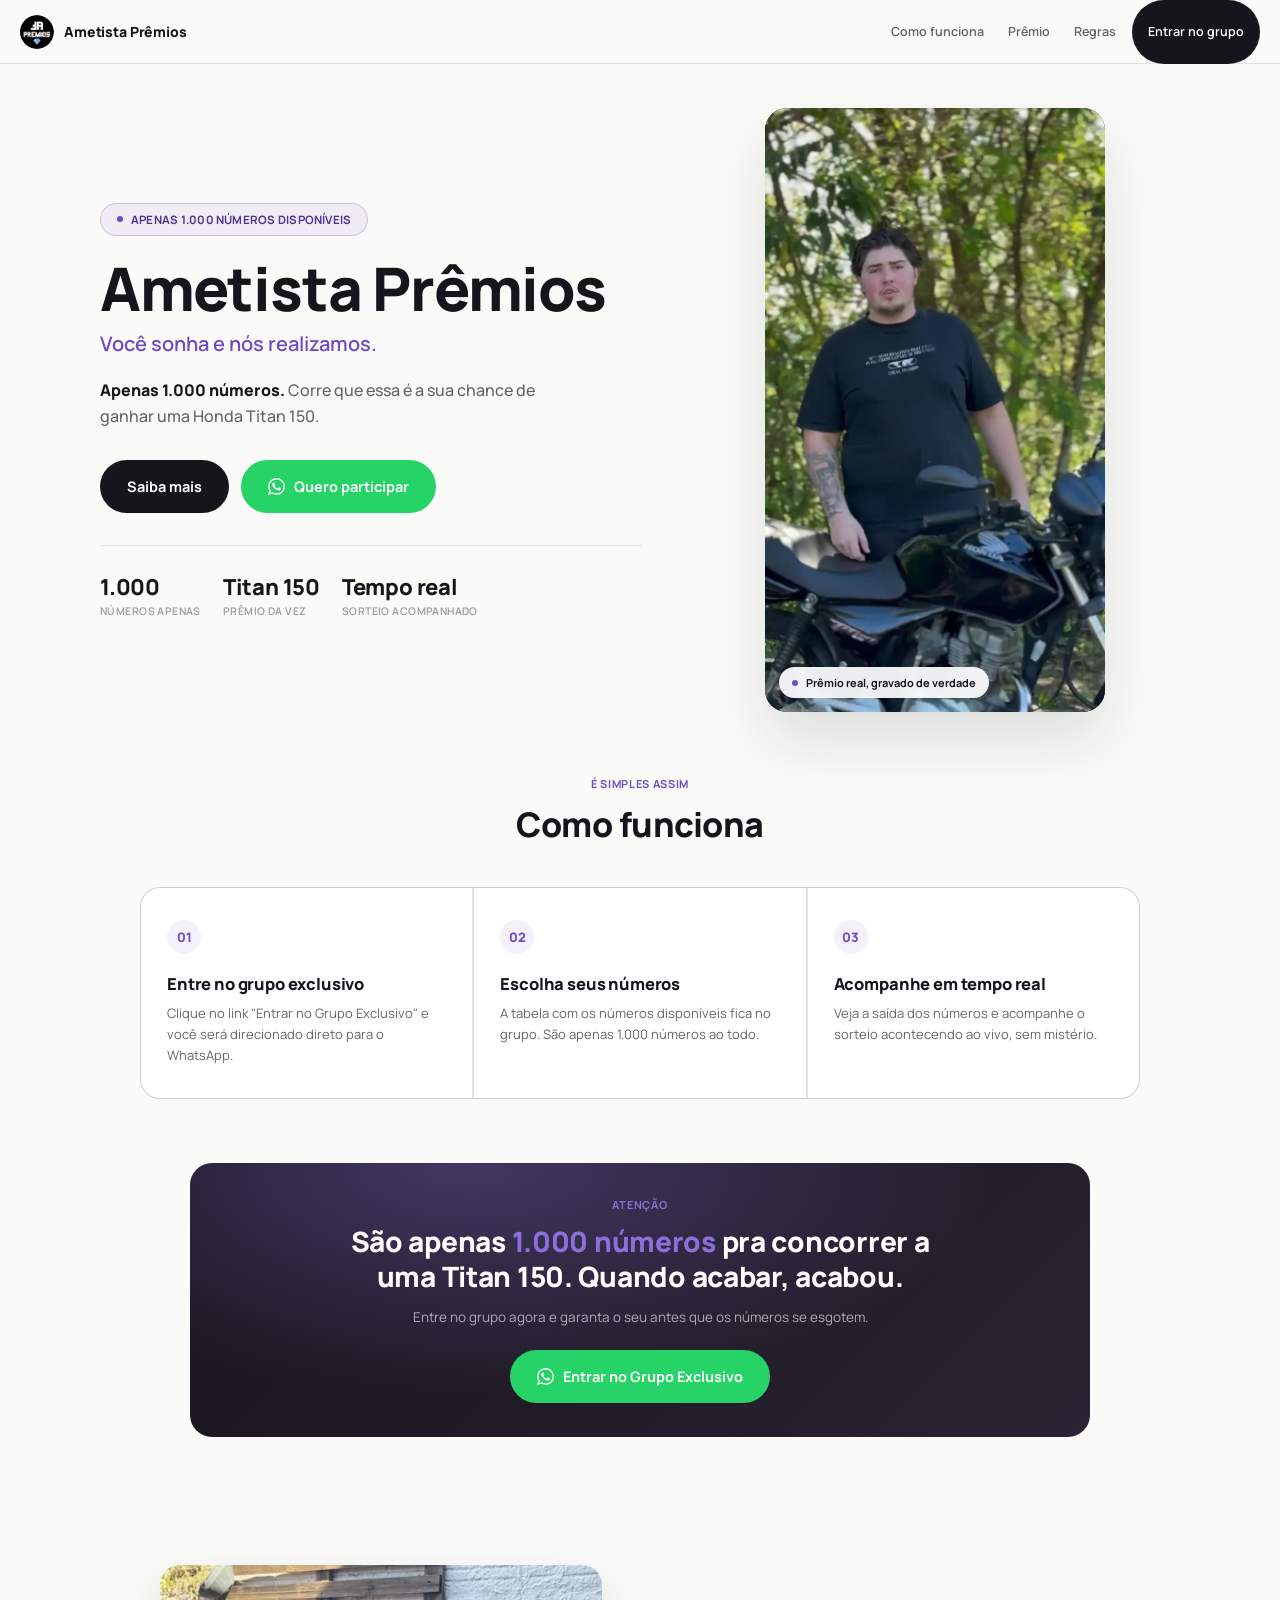
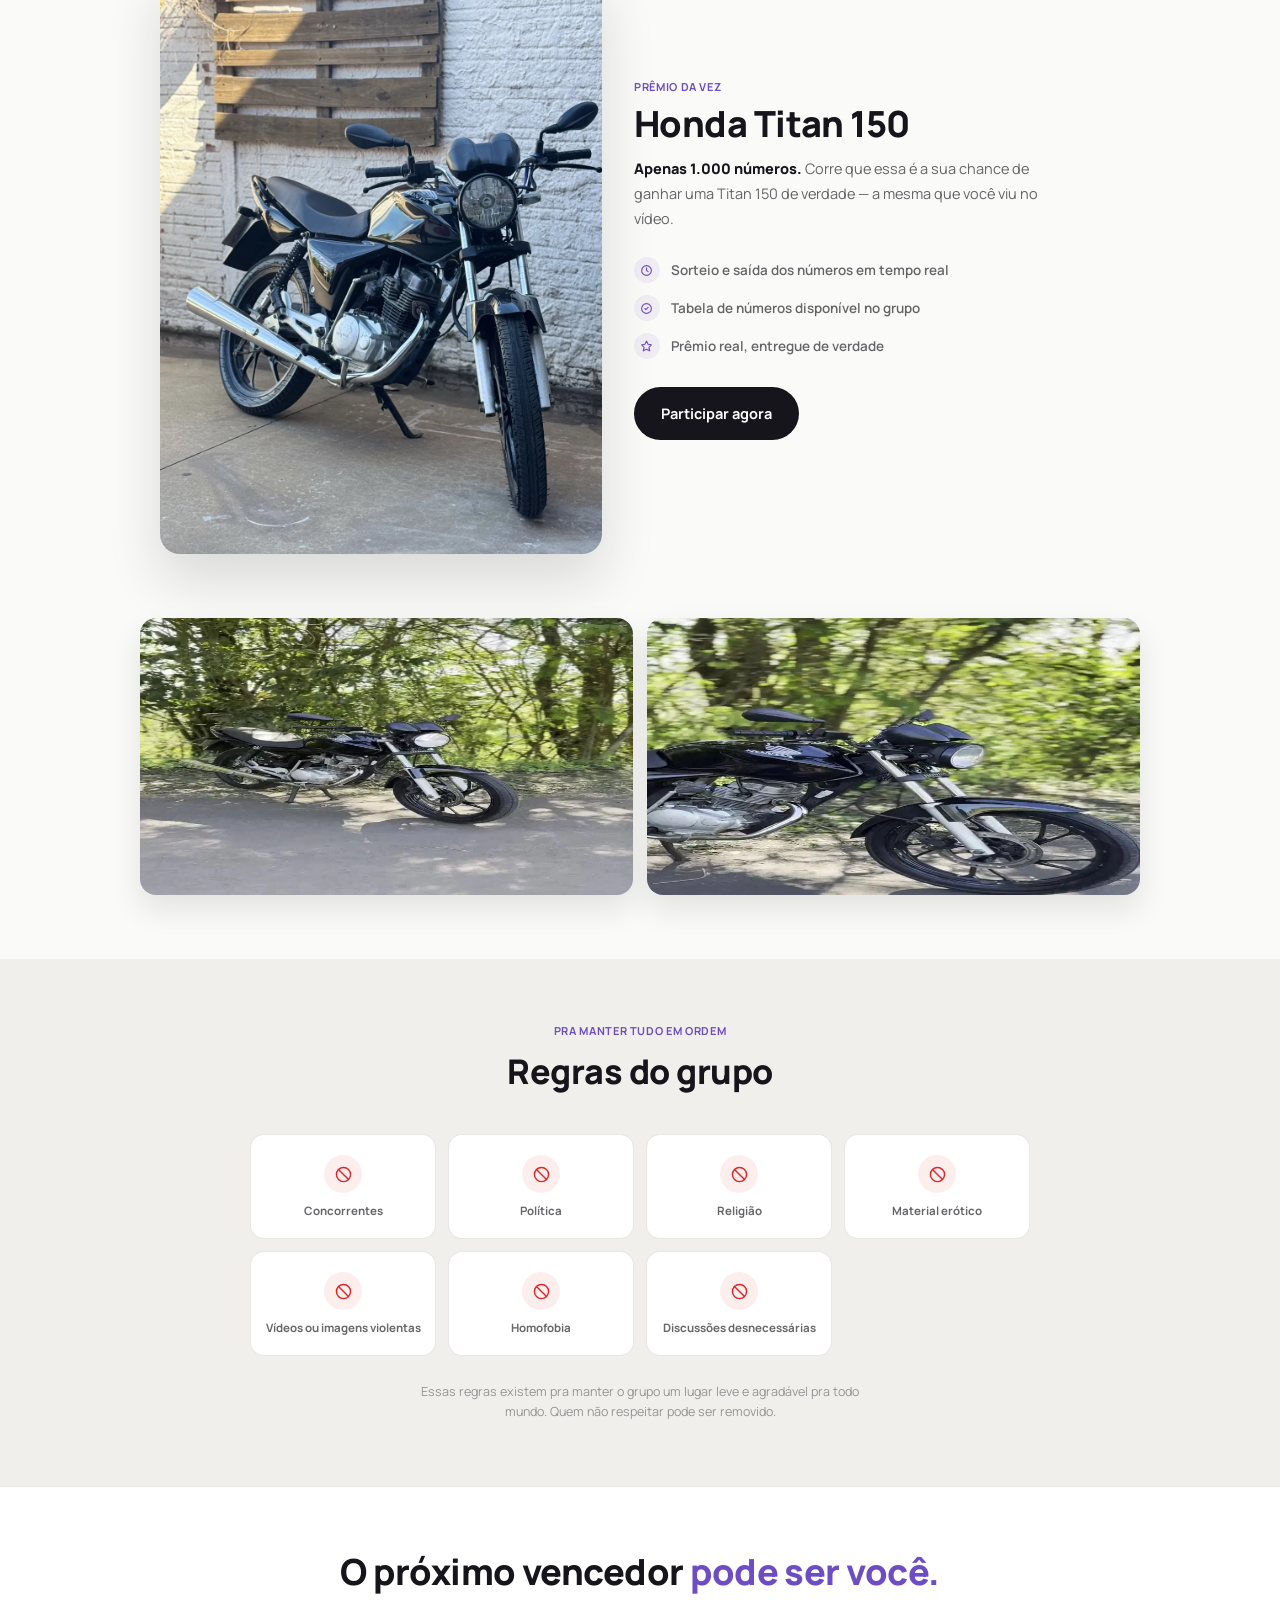
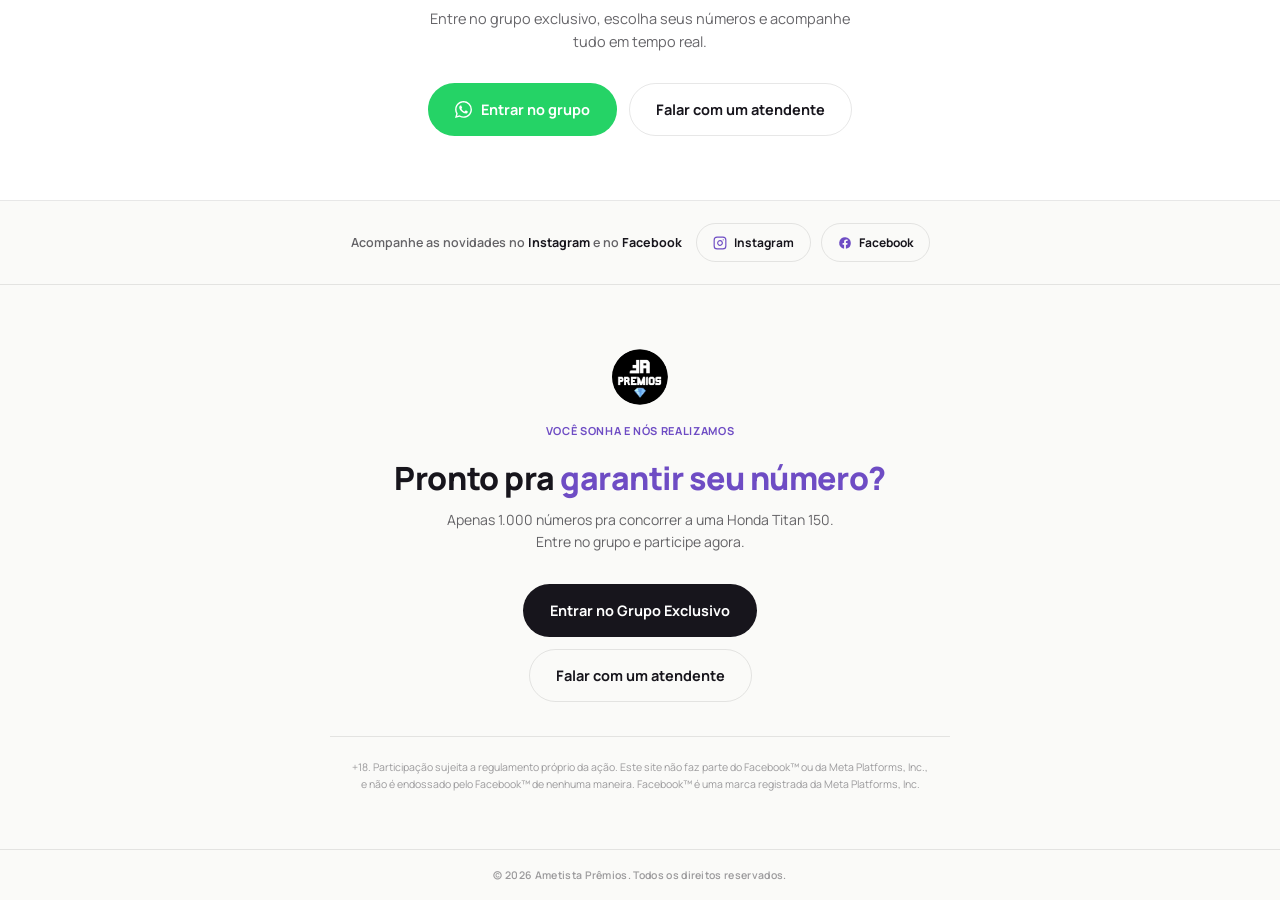
==== ametistapremios/index.html @ d000f26f "Add Ametista Prêmios landing page New client landing page, built in a clean/minimalist style per the" ====
<!DOCTYPE html>
<html lang="pt-BR">
<head>
<meta charset="UTF-8"/>

<!-- Meta Pixel Code -->
<script>
!function(f,b,e,v,n,t,s)
{if(f.fbq)return;n=f.fbq=function(){n.callMethod?
n.callMethod.apply(n,arguments):n.queue.push(arguments)};
if(!f._fbq)f._fbq=n;n.push=n;n.loaded=!0;n.version='2.0';
n.queue=[];t=b.createElement(e);t.async=!0;
t.src=v;s=b.getElementsByTagName(e)[0];
s.parentNode.insertBefore(t,s)}(window,document,'script',
'https://connect.facebook.net/en_US/fbevents.js');
fbq('init','SEU_PIXEL_ID_AQUI');
fbq('track','PageView');
</script>
<noscript><img height="1" width="1" style="display:none"
src="https://www.facebook.com/tr?id=SEU_PIXEL_ID_AQUI&ev=PageView&noscript=1"/></noscript>
<!-- End Meta Pixel Code -->

<meta name="viewport" content="width=device-width,initial-scale=1.0,viewport-fit=cover"/>
<meta http-equiv="Cache-Control" content="no-cache, no-store, must-revalidate"/>
<meta http-equiv="Pragma" content="no-cache"/>
<meta http-equiv="Expires" content="0"/>

<title>Ametista Prêmios | Concorra a uma Honda Titan 150</title>
<meta name="description" content="Ametista Prêmios — você sonha e nós realizamos. Apenas 1.000 números para concorrer a uma Honda Titan 150. Entre no grupo exclusivo do WhatsApp."/>
<meta name="keywords" content="ametista prêmios, sorteio titan 150, grupo vip whatsapp, apenas 1000 números"/>
<meta name="robots" content="index, follow"/>
<meta name="theme-color" content="#FAFAF8"/>
<meta name="apple-mobile-web-app-capable" content="yes"/>
<meta name="apple-mobile-web-app-status-bar-style" content="default"/>

<!-- Open Graph -->
<meta property="og:type" content="website"/>
<meta property="og:locale" content="pt_BR"/>
<meta property="og:site_name" content="Ametista Prêmios"/>
<meta property="og:title" content="Ametista Prêmios | Concorra a uma Honda Titan 150"/>
<meta property="og:description" content="Você sonha e nós realizamos. Apenas 1.000 números. Entre no grupo exclusivo do WhatsApp."/>
<meta property="og:image" content="images/titan-moto.webp"/>

<link rel="preconnect" href="https://fonts.googleapis.com"/>
<link rel="preconnect" href="https://fonts.gstatic.com" crossorigin/>
<link href="https://fonts.googleapis.com/css2?family=Manrope:wght@400;500;600;700;800&display=swap" rel="stylesheet"/>

<style>
:root{
  --violet:    #6E4CC4;
  --violet-b:  #8E6EDB;
  --violet-d:  #4E3491;
  --violet-t:  rgba(110,76,196,0.08);
  --bg:        #FAFAF8;
  --surf:      #F1EFEC;
  --ink:       #17151C;
  --ink2:      rgba(23,21,28,0.66);
  --ink3:      rgba(23,21,28,0.42);
  --line:      rgba(23,21,28,0.10);
  --line-v:    rgba(110,76,196,0.28);
  --white:     #FFFFFF;
  --green:     #25D366;
  --green-h:   #1DAA55;
  --font:      'Manrope',system-ui,sans-serif;
  --ease:      cubic-bezier(.2,.8,.3,1);
  --hh:        64px;
}
*,*::before,*::after{box-sizing:border-box;margin:0;padding:0}
html{scroll-behavior:smooth}
body{
  background:var(--bg);
  color:var(--ink);
  font-family:var(--font);
  -webkit-font-smoothing:antialiased;
  overflow-x:hidden;
}
img{display:block;max-width:100%}
video{display:block;max-width:100%}
a{color:inherit;text-decoration:none}

/* ── TOPBAR ── */
.topbar{
  position:fixed;top:0;left:0;right:0;z-index:100;
  height:var(--hh);
  background:rgba(250,250,248,0.90);
  backdrop-filter:blur(14px);-webkit-backdrop-filter:blur(14px);
  border-bottom:1px solid var(--line);
  display:flex;align-items:center;
  padding:0 20px;gap:14px;
}
.topbar-word{display:flex;align-items:center;gap:10px;flex-shrink:0}
.topbar-word img{height:34px;width:34px;object-fit:contain;border-radius:50%}
.topbar-word span{font-weight:800;font-size:14px;letter-spacing:-.01em;color:var(--ink)}
.topbar-nav{
  display:flex;align-items:center;
  overflow-x:auto;-webkit-overflow-scrolling:touch;
  scrollbar-width:none;flex:1;justify-content:flex-start;
}
@media(min-width:680px){.topbar-nav{justify-content:flex-end}}
.topbar-nav::-webkit-scrollbar{display:none}
.topbar-nav a{
  padding:0 12px;height:var(--hh);
  display:flex;align-items:center;
  font-size:12.5px;font-weight:600;
  color:var(--ink2);white-space:nowrap;
  transition:color .18s;
}
.topbar-nav a:hover{color:var(--violet)}
.topbar-cta{
  flex-shrink:0;
  display:inline-flex;align-items:center;gap:7px;
  background:var(--ink)!important;color:var(--white)!important;
  padding:9px 16px!important;border-radius:100px;
  font-size:12.5px;font-weight:700;
  margin-left:4px;
  transition:background .18s,transform .18s;
}
.topbar-cta:hover{background:var(--violet)!important;transform:translateY(-1px)}

/* ── REVEAL ── */
.reveal,.reveal-l,.reveal-r{
  transition:opacity .6s var(--ease),transform .6s var(--ease);
}
.reveal{opacity:0;transform:translateY(22px)}
.reveal-l{opacity:0;transform:translateX(-22px)}
.reveal-r{opacity:0;transform:translateX(22px)}
.reveal.visible,.reveal-l.visible,.reveal-r.visible{opacity:1;transform:none}
.d1{transition-delay:.06s}
.d2{transition-delay:.14s}
.d3{transition-delay:.22s}
.d4{transition-delay:.30s}

/* ── HERO ── */
.hero{padding:calc(var(--hh) + 44px) 20px 0}
.hero-inner{
  max-width:1080px;margin:0 auto;
  display:grid;grid-template-columns:1fr;gap:36px;
  align-items:center;
}
@media(min-width:900px){.hero-inner{grid-template-columns:1.05fr 0.95fr;gap:48px}}
.hero-copy{text-align:center}
@media(min-width:900px){.hero-copy{text-align:left}}
.hero-badge{
  display:inline-flex;align-items:center;gap:8px;margin-bottom:22px;padding:8px 16px;
  border:1px solid var(--line-v);border-radius:100px;background:var(--violet-t);
  font-size:11.5px;font-weight:700;letter-spacing:.02em;color:var(--violet-d);
}
.hero-badge-dot{width:6px;height:6px;border-radius:50%;background:var(--violet);flex-shrink:0;animation:dotPulse 1.8s ease-in-out infinite}
@keyframes dotPulse{0%,100%{opacity:1;transform:scale(1)}50%{opacity:.4;transform:scale(1.5)}}

.hero-title{
  font-size:clamp(38px,7vw,60px);
  font-weight:800;line-height:1.03;letter-spacing:-.02em;
  color:var(--ink);
}
.hero-sub{
  font-size:clamp(16px,3.4vw,20px);font-weight:600;
  color:var(--violet);margin-top:10px;
}
.hero-desc{
  font-size:clamp(14.5px,3.4vw,16px);font-weight:500;line-height:1.65;
  color:var(--ink2);margin:20px auto 0;max-width:460px;
}
@media(min-width:900px){.hero-desc{margin-left:0;margin-right:0}}
.hero-desc strong{color:var(--ink);font-weight:800}

.hero-ctas{
  display:flex;flex-wrap:wrap;align-items:center;justify-content:center;gap:12px;margin-top:30px;
}
@media(min-width:900px){.hero-ctas{justify-content:flex-start}}
.btn{
  display:inline-flex;align-items:center;justify-content:center;gap:9px;
  padding:16px 26px;border-radius:100px;
  font-size:14.5px;font-weight:700;
  transition:transform .18s var(--ease),box-shadow .18s var(--ease),background .18s;
  border:1px solid transparent;
}
.btn-primary{background:var(--ink);color:var(--white)}
.btn-primary:hover{background:var(--violet);transform:translateY(-2px);box-shadow:0 10px 26px rgba(110,76,196,.30)}
.btn-outline{background:transparent;color:var(--ink);border-color:var(--line);}
.btn-outline:hover{border-color:var(--violet);color:var(--violet);transform:translateY(-2px)}
.btn-whatsapp{background:var(--green);color:#fff}
.btn-whatsapp:hover{background:var(--green-h);transform:translateY(-2px);box-shadow:0 10px 26px rgba(37,211,102,.32)}
.btn svg{width:17px;height:17px;flex-shrink:0}

.hero-media{position:relative}
.hero-video-card{
  position:relative;border-radius:22px;overflow:hidden;
  box-shadow:0 30px 60px rgba(23,21,28,0.12);
  max-width:340px;margin:0 auto;
  aspect-ratio:9/16;background:var(--ink);
}
.hero-video-card video{width:100%;height:100%;object-fit:cover;display:block}
.hero-video-tag{
  position:absolute;left:14px;bottom:14px;
  display:flex;align-items:center;gap:8px;
  padding:8px 13px;border-radius:100px;
  background:rgba(255,255,255,0.92);backdrop-filter:blur(6px);
}
.hero-video-tag-dot{width:6px;height:6px;border-radius:50%;background:var(--violet);flex-shrink:0}
.hero-video-tag span{font-size:11px;font-weight:700;color:var(--ink)}

.hero-trust{
  display:flex;flex-wrap:wrap;gap:22px;justify-content:center;margin-top:32px;
  padding-top:26px;border-top:1px solid var(--line);
}
@media(min-width:900px){.hero-trust{justify-content:flex-start}}
.hero-trust-item{text-align:center}
@media(min-width:900px){.hero-trust-item{text-align:left}}
.hero-trust-num{font-size:22px;font-weight:800;color:var(--ink);letter-spacing:-.01em}
.hero-trust-label{font-size:10.5px;font-weight:600;color:var(--ink3);text-transform:uppercase;letter-spacing:.04em;margin-top:2px}

/* ── DIVIDER ── */
.divider{height:1px;background:var(--line);max-width:1080px;margin:0 auto}

/* ── SECTION HEADERS ── */
.section-eyebrow{font-size:11px;font-weight:700;letter-spacing:.06em;text-transform:uppercase;color:var(--violet);text-align:center;margin-bottom:10px;padding:0 20px}
.section-title{
  font-weight:800;letter-spacing:-.015em;
  font-size:clamp(24px,4.6vw,34px);
  color:var(--ink);text-align:center;
  margin-bottom:40px;padding:0 20px;
}

/* ── COMO FUNCIONA ── */
.como-funciona{padding:64px 0}
.cf-grid{
  display:grid;grid-template-columns:1fr;gap:2px;
  max-width:1000px;margin:0 auto;padding:0 20px;
  background:var(--line);border:1px solid var(--line);border-radius:20px;overflow:hidden;
}
@media(min-width:760px){.cf-grid{grid-template-columns:repeat(3,1fr);padding:0;margin:0 auto}}
.cf-card{background:var(--white);padding:32px 26px;position:relative}
.cf-num{
  font-size:13px;font-weight:800;color:var(--violet);
  width:34px;height:34px;border-radius:50%;
  display:flex;align-items:center;justify-content:center;
  background:var(--violet-t);margin-bottom:18px;
}
.cf-title{font-size:16.5px;font-weight:800;color:var(--ink);margin-bottom:8px;letter-spacing:-.01em}
.cf-text{font-size:13px;line-height:1.6;color:var(--ink2)}

/* ── CALLOUT (chama atenção) ── */
.callout-wrap{padding:0 20px 64px}
.callout{
  max-width:900px;margin:0 auto;padding:34px 30px;
  border-radius:22px;
  background:linear-gradient(135deg,var(--ink) 0%,#2A2333 100%);
  text-align:center;position:relative;overflow:hidden;
}
.callout::before{
  content:'';position:absolute;inset:0;pointer-events:none;
  background:radial-gradient(ellipse at 30% 0%,rgba(142,110,219,0.35),transparent 60%);
}
.callout-eyebrow{position:relative;font-size:11px;font-weight:700;letter-spacing:.08em;text-transform:uppercase;color:var(--violet-b);margin-bottom:12px}
.callout-title{position:relative;font-size:clamp(20px,4.4vw,28px);font-weight:800;color:#fff;line-height:1.25;letter-spacing:-.01em;max-width:600px;margin:0 auto}
.callout-title em{font-style:normal;color:var(--violet-b)}
.callout-sub{position:relative;font-size:13.5px;color:rgba(255,255,255,0.62);margin-top:14px}
.callout-cta{position:relative;margin-top:24px}

/* ── PRÊMIO ── */
.prize{padding:64px 0}
.prize-wrap{
  max-width:1000px;margin:0 auto;padding:0 20px;
  display:grid;grid-template-columns:1fr;gap:32px;align-items:center;
}
@media(min-width:820px){.prize-wrap{grid-template-columns:1fr 1.1fr}}
.prize-img{border-radius:20px;overflow:hidden;box-shadow:0 26px 54px rgba(23,21,28,0.14)}
.prize-img img{width:100%;height:auto;display:block}
.prize-eyebrow{font-size:11px;font-weight:700;letter-spacing:.06em;text-transform:uppercase;color:var(--violet);margin-bottom:10px}
.prize-title{font-size:clamp(26px,5vw,36px);font-weight:800;color:var(--ink);letter-spacing:-.015em;line-height:1.1;margin-bottom:14px}
.prize-desc{font-size:14.5px;line-height:1.7;color:var(--ink2);margin-bottom:26px;max-width:440px}
.prize-desc strong{color:var(--ink);font-weight:800}
.prize-facts{list-style:none;display:flex;flex-direction:column;gap:12px;margin-bottom:28px}
.prize-facts li{display:flex;align-items:center;gap:11px;font-size:13.5px;font-weight:600;color:var(--ink2)}
.prize-fact-icon{
  width:26px;height:26px;flex-shrink:0;border-radius:50%;
  background:var(--violet-t);color:var(--violet);
  display:flex;align-items:center;justify-content:center;
}
.prize-fact-icon svg{width:13px;height:13px}

/* ── DETALHES (vídeos) ── */
.details{padding:0 20px 64px}
.details-grid{
  display:grid;grid-template-columns:1fr 1fr;gap:14px;
  max-width:1000px;margin:0 auto;
}
.details-card{border-radius:16px;overflow:hidden;position:relative;box-shadow:0 14px 30px rgba(23,21,28,0.10)}
.details-card video{width:100%;aspect-ratio:16/9;object-fit:cover;display:block}

/* ── REGRAS ── */
.regras{padding:64px 0;background:var(--surf)}
.regras-grid{
  display:grid;grid-template-columns:repeat(2,1fr);gap:12px;
  max-width:820px;margin:0 auto;padding:0 20px;
}
@media(min-width:640px){.regras-grid{grid-template-columns:repeat(4,1fr)}}
.regra-item{
  display:flex;flex-direction:column;align-items:center;gap:10px;text-align:center;
  background:var(--white);border:1px solid var(--line);border-radius:14px;padding:20px 12px;
}
.regra-icon{
  width:38px;height:38px;border-radius:50%;
  background:rgba(220,38,38,0.08);color:#DC2626;
  display:flex;align-items:center;justify-content:center;
}
.regra-icon svg{width:17px;height:17px}
.regra-item span{font-size:11.5px;font-weight:700;color:var(--ink2)}
.regras-note{text-align:center;max-width:520px;margin:26px auto 0;padding:0 20px;font-size:12.5px;color:var(--ink3);line-height:1.6}

/* ── WA SECTION ── */
.wa-section{border-top:1px solid var(--line);border-bottom:1px solid var(--line);background:var(--white)}
.wa-inner{
  max-width:1000px;margin:0 auto;padding:64px 20px;
  text-align:center;
}
.wa-headline{font-size:clamp(24px,5vw,36px);font-weight:800;letter-spacing:-.015em;color:var(--ink);line-height:1.15}
.wa-headline em{font-style:normal;color:var(--violet)}
.wa-subtitle{font-size:14.5px;color:var(--ink2);margin:14px auto 30px;max-width:440px;line-height:1.6}
.wa-ctas{display:flex;flex-wrap:wrap;align-items:center;justify-content:center;gap:12px}

/* ── SOCIAL STRIP ── */
.social-strip{border-bottom:1px solid var(--line);background:var(--bg);padding:26px 20px;display:flex;flex-direction:column;align-items:center;gap:14px;text-align:center}
@media(min-width:640px){.social-strip{flex-direction:row;justify-content:center;padding:22px 24px}}
.social-strip-text{font-size:12.5px;font-weight:600;color:var(--ink2)}
.social-strip-text strong{color:var(--ink)}
.social-btns{display:flex;gap:10px}
.social-btn{
  display:inline-flex;align-items:center;gap:7px;padding:10px 16px;
  border:1px solid var(--line);border-radius:100px;
  font-size:12px;font-weight:700;color:var(--ink);
  transition:border-color .18s,transform .18s,color .18s;
}
.social-btn svg{width:14px;height:14px;color:var(--violet)}
.social-btn:hover{border-color:var(--violet);transform:translateY(-2px)}

/* ── FOOTER ── */
.site-footer{background:var(--bg)}
.footer-cta-band{text-align:center;padding:64px 20px 56px}
.footer-logo{width:56px;height:56px;border-radius:50%;margin:0 auto 18px}
.footer-tagline{font-size:11px;font-weight:700;letter-spacing:.06em;text-transform:uppercase;color:var(--violet);margin-bottom:22px}
.footer-headline{font-size:clamp(22px,5vw,32px);font-weight:800;color:var(--ink);letter-spacing:-.015em;margin-bottom:12px;line-height:1.15}
.footer-headline em{font-style:normal;color:var(--violet)}
.footer-sub{font-size:14px;color:var(--ink2);max-width:420px;margin:0 auto 30px;line-height:1.6}
.footer-ctas{display:flex;flex-direction:column;align-items:center;gap:12px}
.footer-disclaimer{max-width:620px;margin:34px auto 0;padding:22px 20px 0;border-top:1px solid var(--line);font-size:10.5px;line-height:1.65;color:var(--ink3);text-align:center}
.footer-copyright{text-align:center;padding:18px 20px;font-size:10.5px;font-weight:600;letter-spacing:.03em;color:var(--ink3);border-top:1px solid var(--line)}

@media(prefers-reduced-motion:reduce){
  *,*::before,*::after{animation-duration:.001ms!important;transition-duration:.001ms!important}
}
</style>
</head>
<body>

<!-- ═══ TOPBAR ═══ -->
<header class="topbar">
  <div class="topbar-word">
    <img src="images/logo.webp" alt="Ametista Prêmios"/>
    <span>Ametista Prêmios</span>
  </div>
  <nav class="topbar-nav" aria-label="Menu principal">
    <a href="#funciona">Como funciona</a>
    <a href="#premio">Prêmio</a>
    <a href="#regras">Regras</a>
    <a href="https://chat.whatsapp.com/GpTwKhoeQXF9u1VYkbT9w3" target="_blank" rel="noopener noreferrer" class="topbar-cta" id="navGrupo">Entrar no grupo</a>
  </nav>
</header>

<!-- ═══ HERO ═══ -->
<section class="hero">
  <div class="hero-inner">
    <div class="hero-copy">
      <span class="hero-badge reveal">
        <span class="hero-badge-dot" aria-hidden="true"></span>
        APENAS 1.000 NÚMEROS DISPONÍVEIS
      </span>

      <h1 class="hero-title reveal d1">Ametista Prêmios</h1>
      <p class="hero-sub reveal d1">Você sonha e nós realizamos.</p>

      <p class="hero-desc reveal d2">
        <strong>Apenas 1.000 números.</strong> Corre que essa é a sua chance de ganhar uma Honda Titan 150.
      </p>

      <div class="hero-ctas reveal d3">
        <a href="#funciona" class="btn btn-primary" id="heroCtaSaiba">
          Saiba mais
        </a>
        <a href="https://chat.whatsapp.com/GpTwKhoeQXF9u1VYkbT9w3" class="btn btn-whatsapp" id="heroCtaParticipar" target="_blank" rel="noopener noreferrer">
          <svg viewBox="0 0 24 24" fill="currentColor" aria-hidden="true"><path d="M17.472 14.382c-.297-.149-1.758-.867-2.03-.967-.273-.099-.471-.148-.67.15-.197.297-.767.966-.94 1.164-.173.199-.347.223-.644.075-.297-.15-1.255-.463-2.39-1.475-.883-.788-1.48-1.761-1.653-2.059-.173-.297-.018-.458.13-.606.134-.133.298-.347.446-.52.149-.174.198-.298.298-.497.099-.198.05-.371-.025-.52-.075-.149-.669-1.612-.916-2.207-.242-.579-.487-.5-.669-.51-.173-.008-.371-.01-.57-.01-.198 0-.52.074-.792.372-.272.297-1.04 1.016-1.04 2.479 0 1.462 1.065 2.875 1.213 3.074.149.198 2.096 3.2 5.077 4.487.709.306 1.262.489 1.694.625.712.227 1.36.195 1.871.118.571-.085 1.758-.719 2.006-1.413.248-.694.248-1.289.173-1.413-.074-.124-.272-.198-.57-.347m-5.421 7.403h-.004a9.87 9.87 0 0 1-5.031-1.378l-.361-.214-3.741.982.998-3.648-.235-.374a9.86 9.86 0 0 1-1.51-5.26c.001-5.45 4.436-9.884 9.888-9.884 2.64 0 5.122 1.03 6.988 2.898a9.825 9.825 0 0 1 2.893 6.994c-.003 5.45-4.437 9.884-9.885 9.884m8.413-18.297A11.815 11.815 0 0 0 12.05 0C5.495 0 .16 5.335.157 11.892c0 2.096.547 4.142 1.588 5.945L.057 24l6.305-1.654a11.882 11.882 0 0 0 5.683 1.448h.005c6.554 0 11.89-5.335 11.893-11.893a11.821 11.821 0 0 0-3.48-8.413z"/></svg>
          Quero participar
        </a>
      </div>

      <div class="hero-trust reveal d4">
        <div class="hero-trust-item">
          <div class="hero-trust-num">1.000</div>
          <div class="hero-trust-label">Números apenas</div>
        </div>
        <div class="hero-trust-item">
          <div class="hero-trust-num">Titan 150</div>
          <div class="hero-trust-label">Prêmio da vez</div>
        </div>
        <div class="hero-trust-item">
          <div class="hero-trust-num">Tempo real</div>
          <div class="hero-trust-label">Sorteio acompanhado</div>
        </div>
      </div>
    </div>

    <div class="hero-media reveal-r">
      <div class="hero-video-card">
        <video src="videos/hero-titan.mp4" poster="images/hero-poster.webp" autoplay muted loop playsinline></video>
        <div class="hero-video-tag">
          <span class="hero-video-tag-dot" aria-hidden="true"></span>
          <span>Prêmio real, gravado de verdade</span>
        </div>
      </div>
    </div>
  </div>
</section>

<!-- ═══ COMO FUNCIONA ═══ -->
<section class="como-funciona" id="funciona">
  <p class="section-eyebrow reveal">É simples assim</p>
  <h2 class="section-title reveal d1">Como funciona</h2>
  <div class="cf-grid">
    <div class="cf-card reveal d1">
      <div class="cf-num">01</div>
      <p class="cf-title">Entre no grupo exclusivo</p>
      <p class="cf-text">Clique no link "Entrar no Grupo Exclusivo" e você será direcionado direto para o WhatsApp.</p>
    </div>
    <div class="cf-card reveal d2">
      <div class="cf-num">02</div>
      <p class="cf-title">Escolha seus números</p>
      <p class="cf-text">A tabela com os números disponíveis fica no grupo. São apenas 1.000 números ao todo.</p>
    </div>
    <div class="cf-card reveal d3">
      <div class="cf-num">03</div>
      <p class="cf-title">Acompanhe em tempo real</p>
      <p class="cf-text">Veja a saída dos números e acompanhe o sorteio acontecendo ao vivo, sem mistério.</p>
    </div>
  </div>
</section>

<!-- ═══ CALLOUT ═══ -->
<div class="callout-wrap">
  <div class="callout reveal">
    <p class="callout-eyebrow">Atenção</p>
    <p class="callout-title">São apenas <em>1.000 números</em> pra concorrer a uma Titan 150. Quando acabar, acabou.</p>
    <p class="callout-sub">Entre no grupo agora e garanta o seu antes que os números se esgotem.</p>
    <div class="callout-cta">
      <a href="https://chat.whatsapp.com/GpTwKhoeQXF9u1VYkbT9w3" class="btn btn-whatsapp" id="calloutCta" target="_blank" rel="noopener noreferrer">
        <svg viewBox="0 0 24 24" fill="currentColor" aria-hidden="true"><path d="M17.472 14.382c-.297-.149-1.758-.867-2.03-.967-.273-.099-.471-.148-.67.15-.197.297-.767.966-.94 1.164-.173.199-.347.223-.644.075-.297-.15-1.255-.463-2.39-1.475-.883-.788-1.48-1.761-1.653-2.059-.173-.297-.018-.458.13-.606.134-.133.298-.347.446-.52.149-.174.198-.298.298-.497.099-.198.05-.371-.025-.52-.075-.149-.669-1.612-.916-2.207-.242-.579-.487-.5-.669-.51-.173-.008-.371-.01-.57-.01-.198 0-.52.074-.792.372-.272.297-1.04 1.016-1.04 2.479 0 1.462 1.065 2.875 1.213 3.074.149.198 2.096 3.2 5.077 4.487.709.306 1.262.489 1.694.625.712.227 1.36.195 1.871.118.571-.085 1.758-.719 2.006-1.413.248-.694.248-1.289.173-1.413-.074-.124-.272-.198-.57-.347m-5.421 7.403h-.004a9.87 9.87 0 0 1-5.031-1.378l-.361-.214-3.741.982.998-3.648-.235-.374a9.86 9.86 0 0 1-1.51-5.26c.001-5.45 4.436-9.884 9.888-9.884 2.64 0 5.122 1.03 6.988 2.898a9.825 9.825 0 0 1 2.893 6.994c-.003 5.45-4.437 9.884-9.885 9.884m8.413-18.297A11.815 11.815 0 0 0 12.05 0C5.495 0 .16 5.335.157 11.892c0 2.096.547 4.142 1.588 5.945L.057 24l6.305-1.654a11.882 11.882 0 0 0 5.683 1.448h.005c6.554 0 11.89-5.335 11.893-11.893a11.821 11.821 0 0 0-3.48-8.413z"/></svg>
        Entrar no Grupo Exclusivo
      </a>
    </div>
  </div>
</div>

<!-- ═══ PRÊMIO ═══ -->
<section class="prize" id="premio">
  <div class="prize-wrap">
    <div class="prize-img reveal-l">
      <img src="images/titan-moto.webp" alt="Honda Titan 150, prêmio da Ametista Prêmios" loading="lazy"/>
    </div>
    <div class="prize-copy reveal-r">
      <p class="prize-eyebrow">Prêmio da vez</p>
      <h2 class="prize-title">Honda Titan 150</h2>
      <p class="prize-desc">
        <strong>Apenas 1.000 números.</strong> Corre que essa é a sua chance de ganhar uma Titan 150 de verdade — a mesma que você viu no vídeo.
      </p>
      <ul class="prize-facts">
        <li><span class="prize-fact-icon"><svg viewBox="0 0 24 24" fill="none" stroke="currentColor" stroke-width="2" stroke-linecap="round" stroke-linejoin="round"><circle cx="12" cy="12" r="9"/><path d="M12 7v5l3 2"/></svg></span>Sorteio e saída dos números em tempo real</li>
        <li><span class="prize-fact-icon"><svg viewBox="0 0 24 24" fill="none" stroke="currentColor" stroke-width="2" stroke-linecap="round" stroke-linejoin="round"><path d="M9 12l2 2 4-4"/><circle cx="12" cy="12" r="9"/></svg></span>Tabela de números disponível no grupo</li>
        <li><span class="prize-fact-icon"><svg viewBox="0 0 24 24" fill="none" stroke="currentColor" stroke-width="2" stroke-linecap="round" stroke-linejoin="round"><path d="M12 2l3 6 6 1-4.5 4.5L18 20l-6-3-6 3 1.5-6.5L3 9l6-1z"/></svg></span>Prêmio real, entregue de verdade</li>
      </ul>
      <a href="https://chat.whatsapp.com/GpTwKhoeQXF9u1VYkbT9w3" class="btn btn-primary" id="prizeCta" target="_blank" rel="noopener noreferrer">Participar agora</a>
    </div>
  </div>
</section>

<!-- ═══ DETALHES (vídeos) ═══ -->
<div class="details">
  <div class="details-grid">
    <div class="details-card reveal-l">
      <video src="videos/detalhe-1.mp4" poster="images/detalhe-1-poster.webp" autoplay muted loop playsinline aria-label="Detalhe da Honda Titan 150"></video>
    </div>
    <div class="details-card reveal-r">
      <video src="videos/detalhe-2.mp4" poster="images/detalhe-2-poster.webp" autoplay muted loop playsinline aria-label="Detalhe da Honda Titan 150"></video>
    </div>
  </div>
</div>

<!-- ═══ REGRAS ═══ -->
<section class="regras" id="regras">
  <p class="section-eyebrow reveal">Pra manter tudo em ordem</p>
  <h2 class="section-title reveal d1">Regras do grupo</h2>
  <div class="regras-grid">
    <div class="regra-item reveal d1">
      <div class="regra-icon"><svg viewBox="0 0 24 24" fill="none" stroke="currentColor" stroke-width="2" stroke-linecap="round" stroke-linejoin="round"><circle cx="12" cy="12" r="10"/><line x1="4.9" y1="4.9" x2="19.1" y2="19.1"/></svg></div>
      <span>Concorrentes</span>
    </div>
    <div class="regra-item reveal d2">
      <div class="regra-icon"><svg viewBox="0 0 24 24" fill="none" stroke="currentColor" stroke-width="2" stroke-linecap="round" stroke-linejoin="round"><circle cx="12" cy="12" r="10"/><line x1="4.9" y1="4.9" x2="19.1" y2="19.1"/></svg></div>
      <span>Política</span>
    </div>
    <div class="regra-item reveal d3">
      <div class="regra-icon"><svg viewBox="0 0 24 24" fill="none" stroke="currentColor" stroke-width="2" stroke-linecap="round" stroke-linejoin="round"><circle cx="12" cy="12" r="10"/><line x1="4.9" y1="4.9" x2="19.1" y2="19.1"/></svg></div>
      <span>Religião</span>
    </div>
    <div class="regra-item reveal d4">
      <div class="regra-icon"><svg viewBox="0 0 24 24" fill="none" stroke="currentColor" stroke-width="2" stroke-linecap="round" stroke-linejoin="round"><circle cx="12" cy="12" r="10"/><line x1="4.9" y1="4.9" x2="19.1" y2="19.1"/></svg></div>
      <span>Material erótico</span>
    </div>
    <div class="regra-item reveal d1">
      <div class="regra-icon"><svg viewBox="0 0 24 24" fill="none" stroke="currentColor" stroke-width="2" stroke-linecap="round" stroke-linejoin="round"><circle cx="12" cy="12" r="10"/><line x1="4.9" y1="4.9" x2="19.1" y2="19.1"/></svg></div>
      <span>Vídeos ou imagens violentas</span>
    </div>
    <div class="regra-item reveal d2">
      <div class="regra-icon"><svg viewBox="0 0 24 24" fill="none" stroke="currentColor" stroke-width="2" stroke-linecap="round" stroke-linejoin="round"><circle cx="12" cy="12" r="10"/><line x1="4.9" y1="4.9" x2="19.1" y2="19.1"/></svg></div>
      <span>Homofobia</span>
    </div>
    <div class="regra-item reveal d3">
      <div class="regra-icon"><svg viewBox="0 0 24 24" fill="none" stroke="currentColor" stroke-width="2" stroke-linecap="round" stroke-linejoin="round"><circle cx="12" cy="12" r="10"/><line x1="4.9" y1="4.9" x2="19.1" y2="19.1"/></svg></div>
      <span>Discussões desnecessárias</span>
    </div>
  </div>
  <p class="regras-note">Essas regras existem pra manter o grupo um lugar leve e agradável pra todo mundo. Quem não respeitar pode ser removido.</p>
</section>

<!-- ═══ WHATSAPP (CTA PRINCIPAL) ═══ -->
<section class="wa-section">
  <div class="wa-inner">
    <h2 class="wa-headline reveal">O próximo vencedor <em>pode ser você.</em></h2>
    <p class="wa-subtitle reveal d1">Entre no grupo exclusivo, escolha seus números e acompanhe tudo em tempo real.</p>
    <div class="wa-ctas reveal d2">
      <a href="https://chat.whatsapp.com/GpTwKhoeQXF9u1VYkbT9w3" class="btn btn-whatsapp" id="ctaGrupo" target="_blank" rel="noopener noreferrer">
        <svg viewBox="0 0 24 24" fill="currentColor" aria-hidden="true"><path d="M17.472 14.382c-.297-.149-1.758-.867-2.03-.967-.273-.099-.471-.148-.67.15-.197.297-.767.966-.94 1.164-.173.199-.347.223-.644.075-.297-.15-1.255-.463-2.39-1.475-.883-.788-1.48-1.761-1.653-2.059-.173-.297-.018-.458.13-.606.134-.133.298-.347.446-.52.149-.174.198-.298.298-.497.099-.198.05-.371-.025-.52-.075-.149-.669-1.612-.916-2.207-.242-.579-.487-.5-.669-.51-.173-.008-.371-.01-.57-.01-.198 0-.52.074-.792.372-.272.297-1.04 1.016-1.04 2.479 0 1.462 1.065 2.875 1.213 3.074.149.198 2.096 3.2 5.077 4.487.709.306 1.262.489 1.694.625.712.227 1.36.195 1.871.118.571-.085 1.758-.719 2.006-1.413.248-.694.248-1.289.173-1.413-.074-.124-.272-.198-.57-.347m-5.421 7.403h-.004a9.87 9.87 0 0 1-5.031-1.378l-.361-.214-3.741.982.998-3.648-.235-.374a9.86 9.86 0 0 1-1.51-5.26c.001-5.45 4.436-9.884 9.888-9.884 2.64 0 5.122 1.03 6.988 2.898a9.825 9.825 0 0 1 2.893 6.994c-.003 5.45-4.437 9.884-9.885 9.884m8.413-18.297A11.815 11.815 0 0 0 12.05 0C5.495 0 .16 5.335.157 11.892c0 2.096.547 4.142 1.588 5.945L.057 24l6.305-1.654a11.882 11.882 0 0 0 5.683 1.448h.005c6.554 0 11.89-5.335 11.893-11.893a11.821 11.821 0 0 0-3.48-8.413z"/></svg>
        Entrar no grupo
      </a>
      <a href="https://w.app/x4yejq" class="btn btn-outline" id="ctaAtendente" target="_blank" rel="noopener noreferrer">Falar com um atendente</a>
    </div>
  </div>
</section>

<!-- ═══ INSTAGRAM + FACEBOOK ═══ -->
<div class="social-strip reveal">
  <p class="social-strip-text">Acompanhe as novidades no <strong>Instagram</strong> e no <strong>Facebook</strong></p>
  <div class="social-btns">
    <a href="https://www.instagram.com/ametista_premios?igsi=MTBzM3gwMHBqbzB1eg%3D%3D&utm_source=qr" class="social-btn" id="ctaIg" target="_blank" rel="noopener noreferrer" aria-label="Seguir Ametista Prêmios no Instagram">
      <svg viewBox="0 0 24 24" fill="none" stroke="currentColor" stroke-width="2" stroke-linecap="round" stroke-linejoin="round" aria-hidden="true"><rect x="2" y="2" width="20" height="20" rx="5" ry="5"/><path d="M16 11.37A4 4 0 1 1 12.63 8 4 4 0 0 1 16 11.37z"/><line x1="17.5" y1="6.5" x2="17.51" y2="6.5"/></svg>
      Instagram
    </a>
    <a href="https://www.facebook.com/share/17pCifJqSq/?mibextid=wwXIfr" class="social-btn" id="ctaFb" target="_blank" rel="noopener noreferrer" aria-label="Ver Ametista Prêmios no Facebook">
      <svg viewBox="0 0 24 24" fill="currentColor" aria-hidden="true"><path d="M22 12a10 10 0 1 0-11.56 9.88v-6.99H7.9V12h2.54V9.8c0-2.5 1.49-3.89 3.78-3.89 1.09 0 2.23.2 2.23.2v2.45h-1.26c-1.24 0-1.63.77-1.63 1.56V12h2.77l-.44 2.89h-2.33v6.99A10 10 0 0 0 22 12z"/></svg>
      Facebook
    </a>
  </div>
</div>

<!-- ═══ FOOTER ═══ -->
<footer class="site-footer">
  <div class="footer-cta-band reveal">
    <img src="images/logo.webp" class="footer-logo" alt="Ametista Prêmios"/>
    <p class="footer-tagline">Você sonha e nós realizamos</p>
    <h2 class="footer-headline">Pronto pra <em>garantir seu número?</em></h2>
    <p class="footer-sub">Apenas 1.000 números pra concorrer a uma Honda Titan 150. Entre no grupo e participe agora.</p>
    <div class="footer-ctas">
      <a href="https://chat.whatsapp.com/GpTwKhoeQXF9u1VYkbT9w3" class="btn btn-primary" id="footerCta" target="_blank" rel="noopener noreferrer">Entrar no Grupo Exclusivo</a>
      <a href="https://w.app/x4yejq" class="btn btn-outline" id="footerAtendente" target="_blank" rel="noopener noreferrer">Falar com um atendente</a>
    </div>
    <p class="footer-disclaimer">+18. Participação sujeita a regulamento próprio da ação. Este site não faz parte do Facebook™ ou da Meta Platforms, Inc., e não é endossado pelo Facebook™ de nenhuma maneira. Facebook™ é uma marca registrada da Meta Platforms, Inc.</p>
  </div>
  <p class="footer-copyright">&copy; 2026 Ametista Prêmios. Todos os direitos reservados.</p>
</footer>

<script>
(function(){
'use strict';

/* ── CAPI ── */
function sendCapi(eId){
  function gc(n){var v=document.cookie.match('(^|;)\\s*'+n+'\\s*=\\s*([^;]+)');return v?v.pop():'';}
  fetch('capi.php',{method:'POST',headers:{'Content-Type':'application/json'},
    body:JSON.stringify({event_id:eId,url:location.href,fbc:gc('_fbc'),fbp:gc('_fbp')})
  }).catch(function(){});
}

function trackCta(id){
  var el=document.getElementById(id);
  if(!el) return;
  var fired=false;
  el.addEventListener('click',function(){
    if(fired) return; fired=true;
    var eId='ld_'+Date.now()+'_'+Math.random().toString(36).substr(2,6);
    try{if(typeof fbq==='function') fbq('track','Lead',{},{eventID:eId});}catch(e){}
    sendCapi(eId);
  });
}

['navGrupo','heroCtaParticipar','calloutCta','prizeCta','ctaGrupo','ctaAtendente','ctaIg','ctaFb','footerCta','footerAtendente']
  .forEach(trackCta);

/* ── SCROLL REVEAL ── */
if('IntersectionObserver' in window){
  var obs=new IntersectionObserver(function(entries){
    entries.forEach(function(e){
      if(e.isIntersecting){
        e.target.classList.add('visible');
        obs.unobserve(e.target);
      }
    });
  },{threshold:0.1,rootMargin:'0px 0px -20px 0px'});

  document.querySelectorAll('.reveal,.reveal-l,.reveal-r').forEach(function(el){
    obs.observe(el);
  });
} else {
  document.querySelectorAll('.reveal,.reveal-l,.reveal-r').forEach(function(el){
    el.classList.add('visible');
  });
}

})();
</script>

</body>
</html>
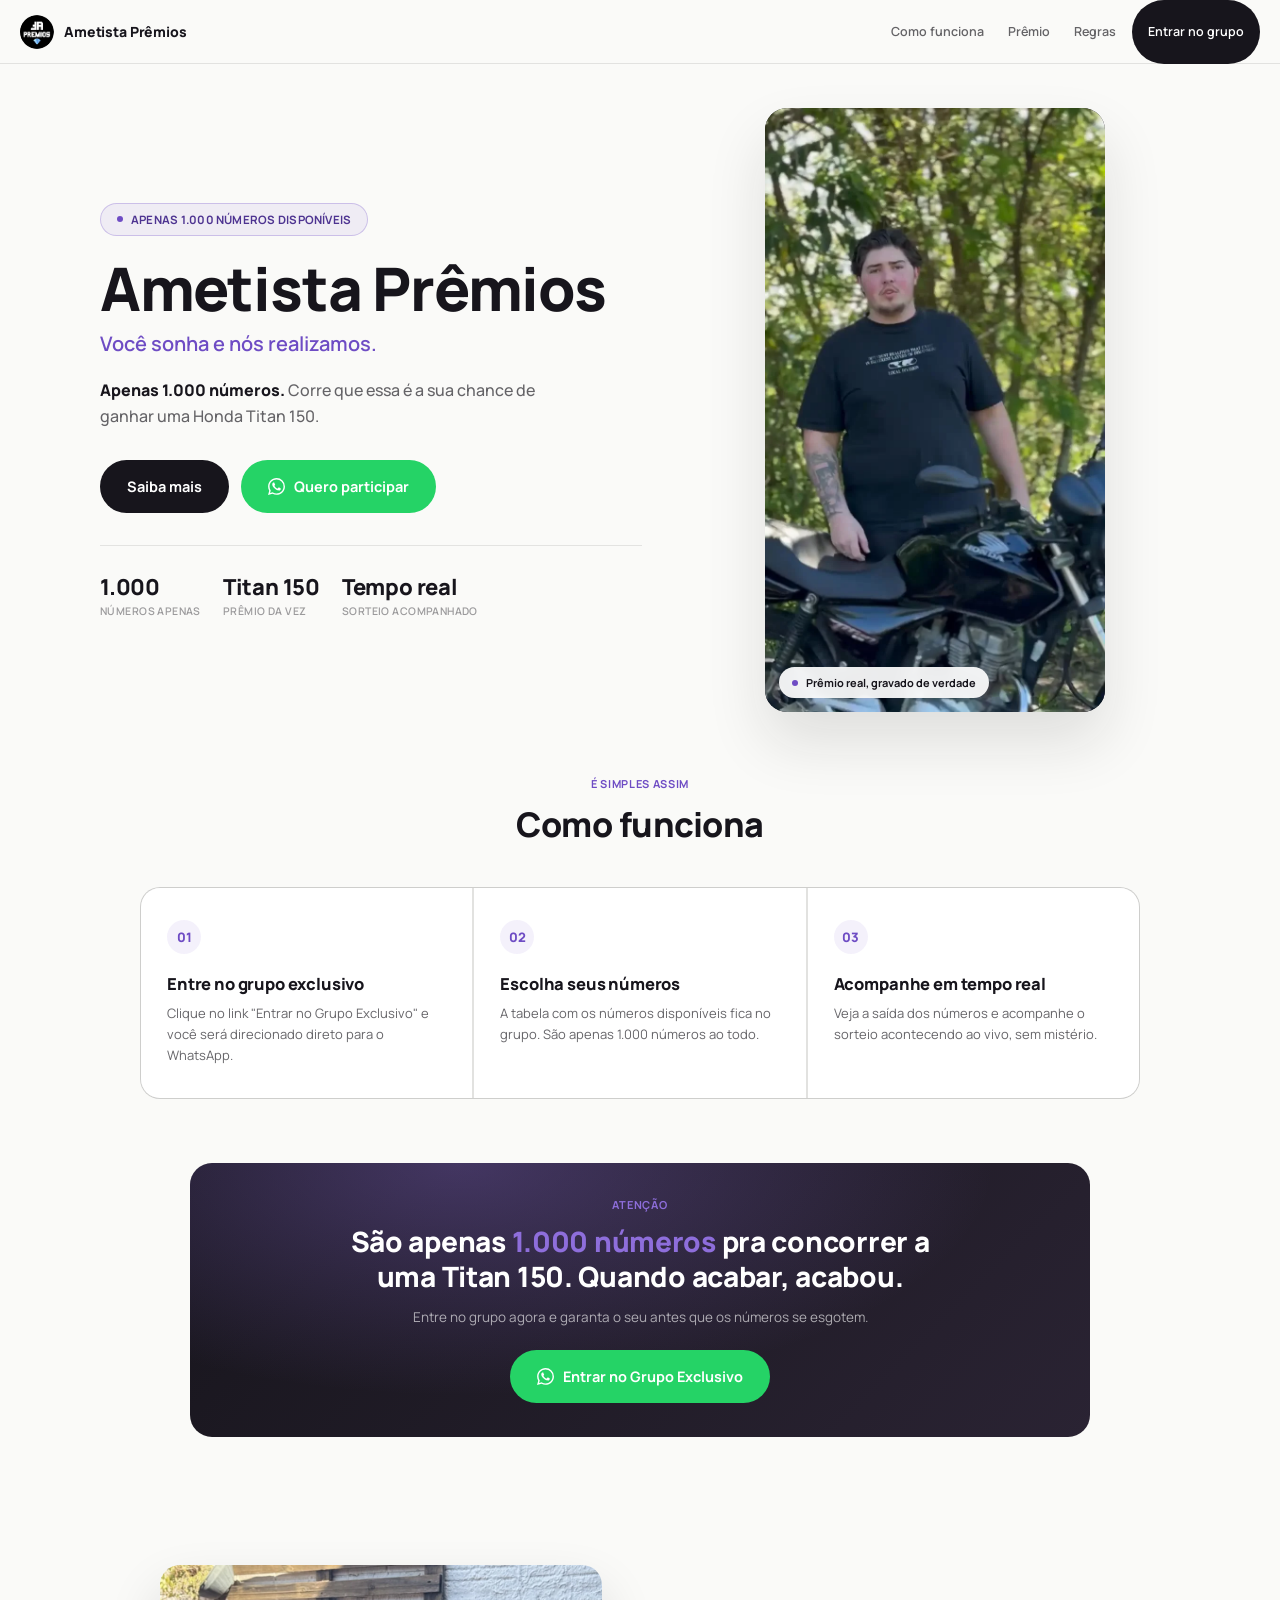
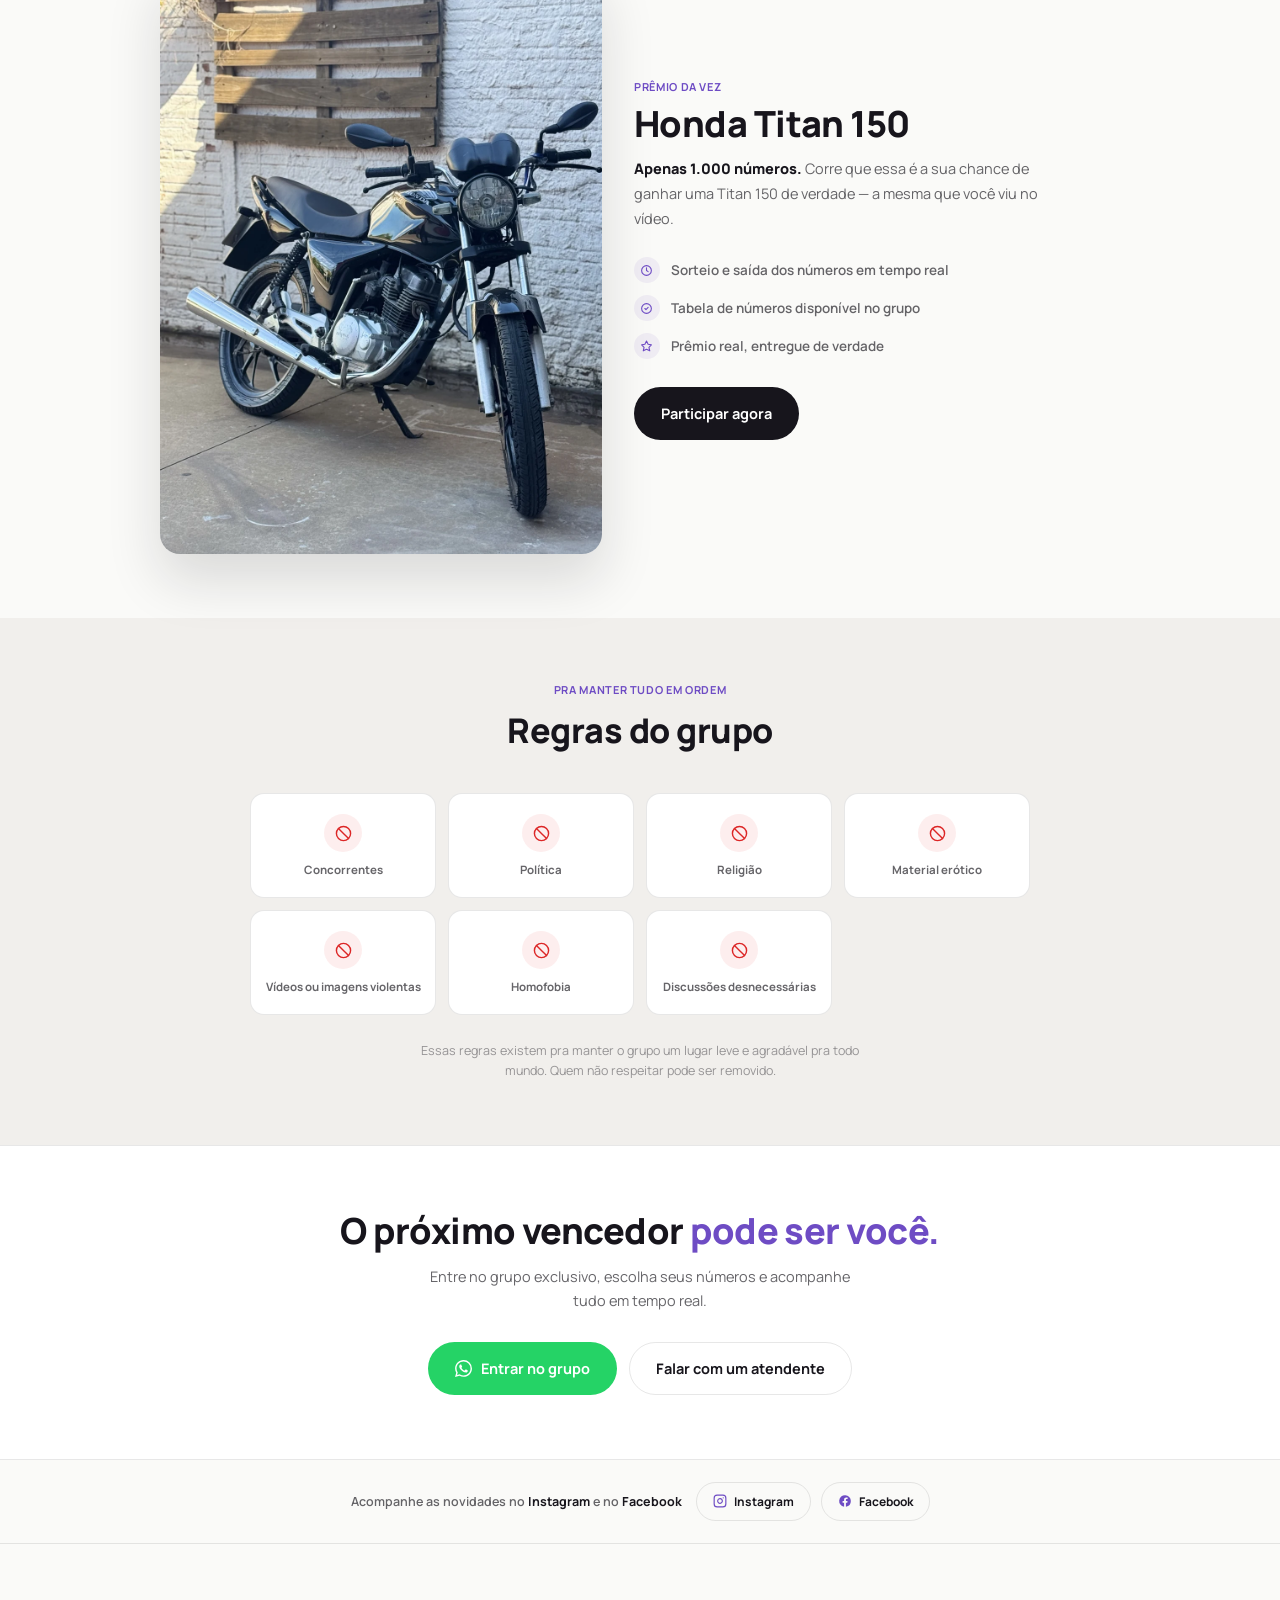
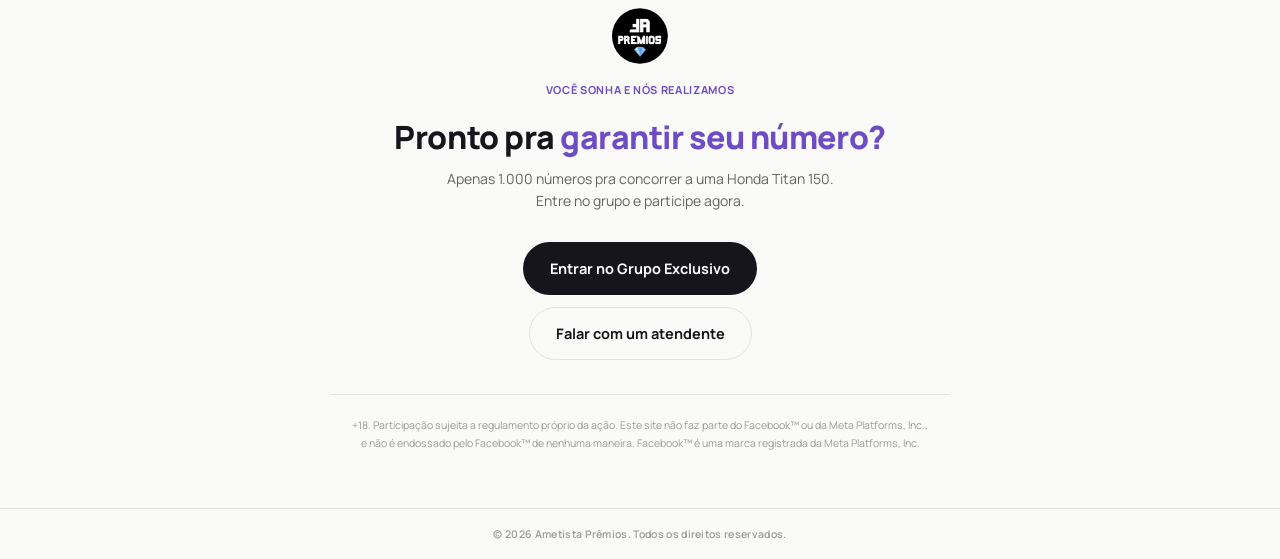
==== commit f7da94b8: "Ametista Prêmios: remove seção de vídeos de detalhe Cliente reportou que os vídeos continuam com pro" ====
--- a/ametistapremios/index.html
+++ b/ametistapremios/index.html
@@ -280,15 +280,6 @@
 }
 .prize-fact-icon svg{width:13px;height:13px}
 
-/* ── DETALHES (vídeos) ── */
-.details{padding:0 20px 64px}
-.details-grid{
-  display:grid;grid-template-columns:1fr 1fr;gap:14px;
-  max-width:1000px;margin:0 auto;
-}
-.details-card{border-radius:16px;overflow:hidden;position:relative;box-shadow:0 14px 30px rgba(23,21,28,0.10)}
-.details-card video{width:100%;aspect-ratio:16/9;object-fit:cover;display:block}
-
 /* ── REGRAS ── */
 .regras{padding:64px 0;background:var(--surf)}
 .regras-grid{
@@ -482,18 +473,6 @@
   </div>
 </section>
 
-<!-- ═══ DETALHES (vídeos) ═══ -->
-<div class="details">
-  <div class="details-grid">
-    <div class="details-card reveal-l">
-      <video src="videos/detalhe-1.mp4" poster="images/detalhe-1-poster.webp" autoplay muted loop playsinline aria-label="Detalhe da Honda Titan 150"></video>
-    </div>
-    <div class="details-card reveal-r">
-      <video src="videos/detalhe-2.mp4" poster="images/detalhe-2-poster.webp" autoplay muted loop playsinline aria-label="Detalhe da Honda Titan 150"></video>
-    </div>
-  </div>
-</div>
-
 <!-- ═══ REGRAS ═══ -->
 <section class="regras" id="regras">
   <p class="section-eyebrow reveal">Pra manter tudo em ordem</p>
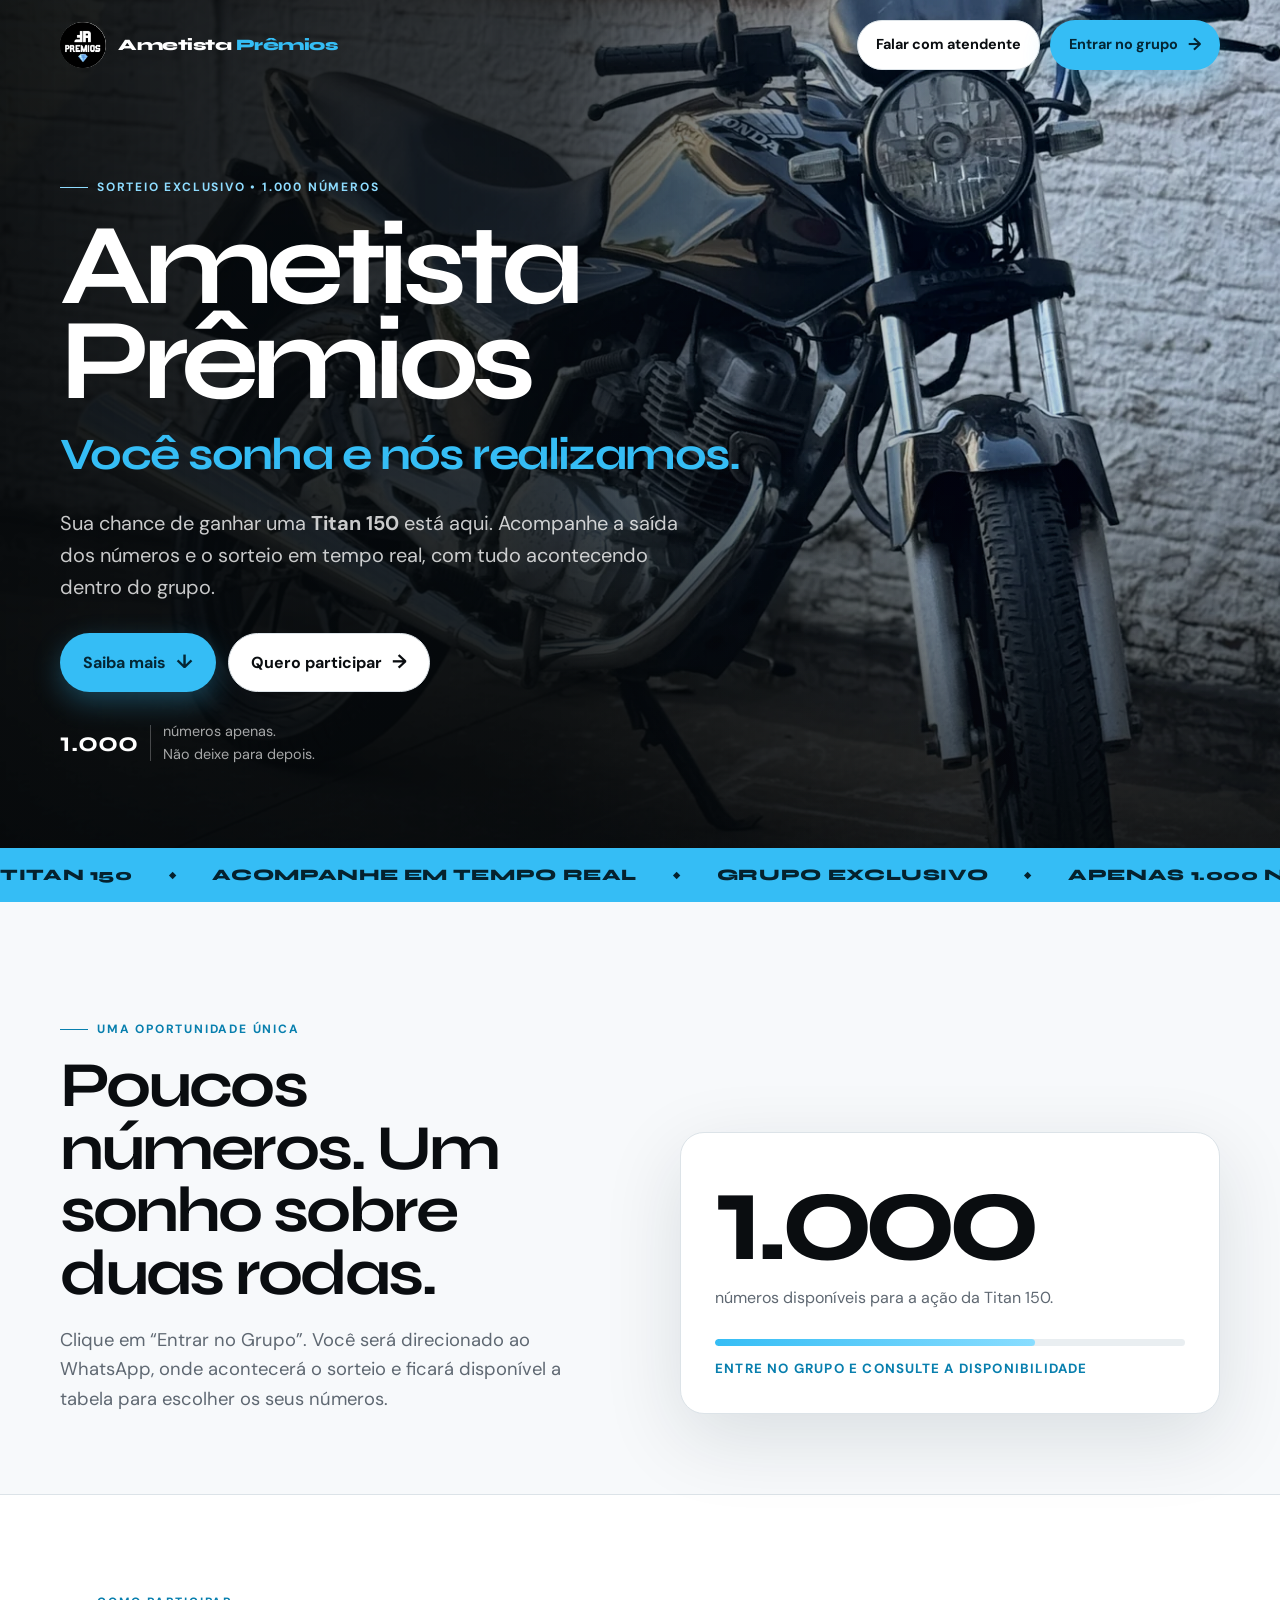
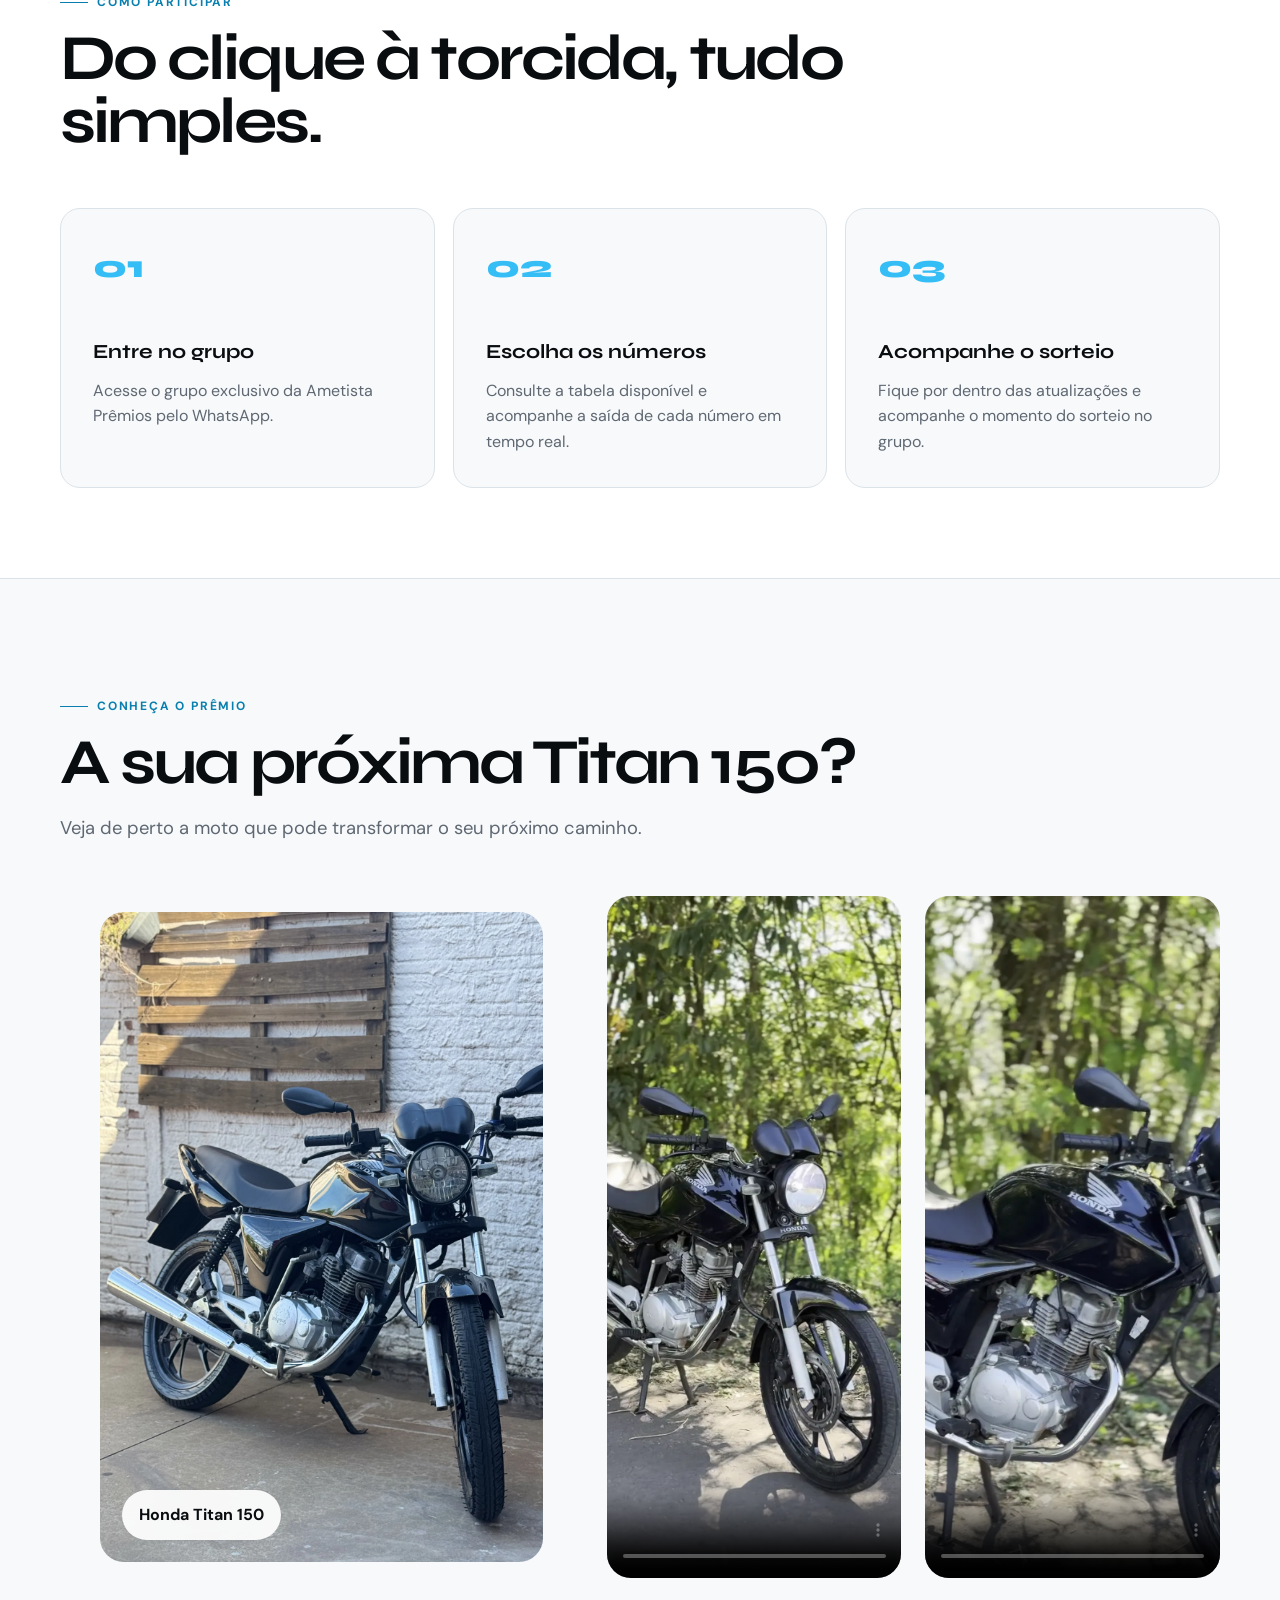
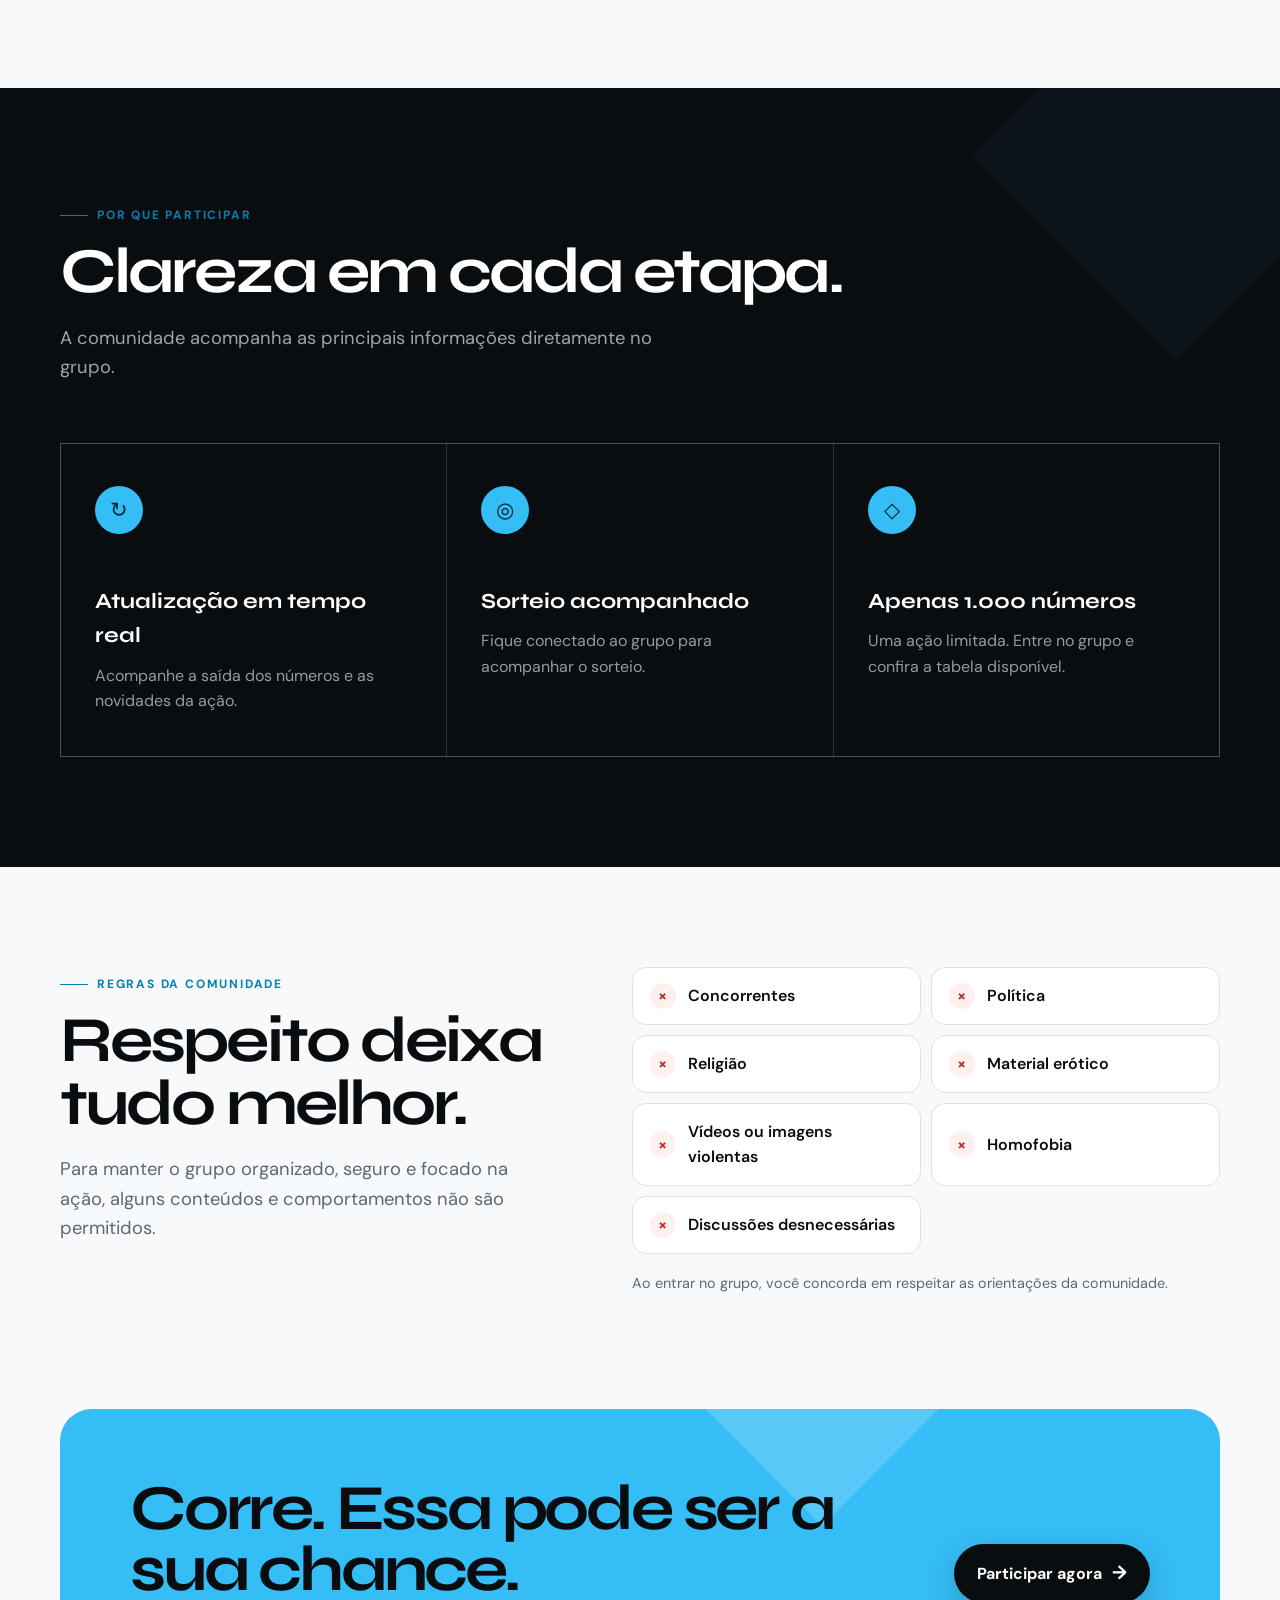
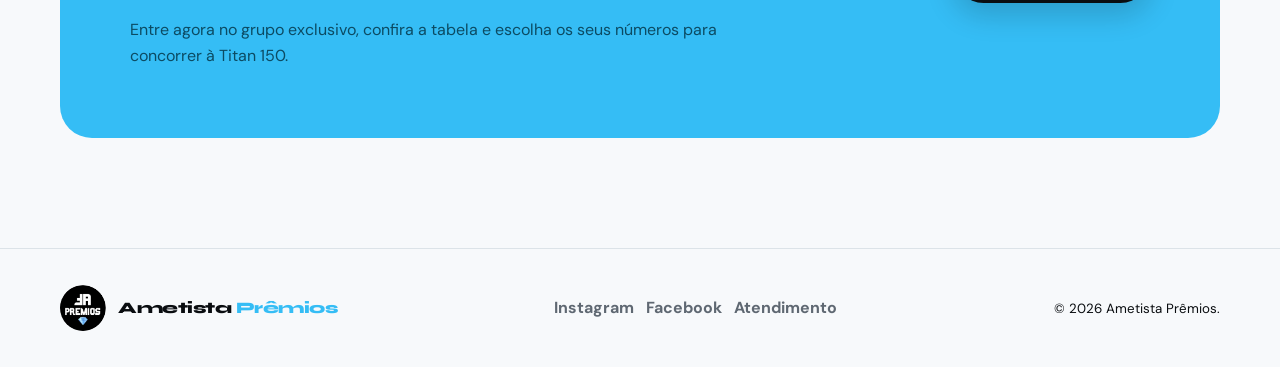
==== commit 047bad2e: "Publica nova página Ametista Prêmios" ====
--- a/ametistapremios/index.html
+++ b/ametistapremios/index.html
@@ -1,610 +1,292 @@
-<!DOCTYPE html>
+<!doctype html>
 <html lang="pt-BR">
 <head>
-<meta charset="UTF-8"/>
-
-<!-- Meta Pixel Code -->
-<script>
-!function(f,b,e,v,n,t,s)
-{if(f.fbq)return;n=f.fbq=function(){n.callMethod?
-n.callMethod.apply(n,arguments):n.queue.push(arguments)};
-if(!f._fbq)f._fbq=n;n.push=n;n.loaded=!0;n.version='2.0';
-n.queue=[];t=b.createElement(e);t.async=!0;
-t.src=v;s=b.getElementsByTagName(e)[0];
-s.parentNode.insertBefore(t,s)}(window,document,'script',
-'https://connect.facebook.net/en_US/fbevents.js');
-fbq('init','SEU_PIXEL_ID_AQUI');
-fbq('track','PageView');
-</script>
-<noscript><img height="1" width="1" style="display:none"
-src="https://www.facebook.com/tr?id=SEU_PIXEL_ID_AQUI&ev=PageView&noscript=1"/></noscript>
-<!-- End Meta Pixel Code -->
-
-<meta name="viewport" content="width=device-width,initial-scale=1.0,viewport-fit=cover"/>
-<meta http-equiv="Cache-Control" content="no-cache, no-store, must-revalidate"/>
-<meta http-equiv="Pragma" content="no-cache"/>
-<meta http-equiv="Expires" content="0"/>
-
-<title>Ametista Prêmios | Concorra a uma Honda Titan 150</title>
-<meta name="description" content="Ametista Prêmios — você sonha e nós realizamos. Apenas 1.000 números para concorrer a uma Honda Titan 150. Entre no grupo exclusivo do WhatsApp."/>
-<meta name="keywords" content="ametista prêmios, sorteio titan 150, grupo vip whatsapp, apenas 1000 números"/>
-<meta name="robots" content="index, follow"/>
-<meta name="theme-color" content="#FAFAF8"/>
-<meta name="apple-mobile-web-app-capable" content="yes"/>
-<meta name="apple-mobile-web-app-status-bar-style" content="default"/>
-
-<!-- Open Graph -->
-<meta property="og:type" content="website"/>
-<meta property="og:locale" content="pt_BR"/>
-<meta property="og:site_name" content="Ametista Prêmios"/>
-<meta property="og:title" content="Ametista Prêmios | Concorra a uma Honda Titan 150"/>
-<meta property="og:description" content="Você sonha e nós realizamos. Apenas 1.000 números. Entre no grupo exclusivo do WhatsApp."/>
-<meta property="og:image" content="images/titan-moto.webp"/>
-
-<link rel="preconnect" href="https://fonts.googleapis.com"/>
-<link rel="preconnect" href="https://fonts.gstatic.com" crossorigin/>
-<link href="https://fonts.googleapis.com/css2?family=Manrope:wght@400;500;600;700;800&display=swap" rel="stylesheet"/>
-
-<style>
-:root{
-  --violet:    #6E4CC4;
-  --violet-b:  #8E6EDB;
-  --violet-d:  #4E3491;
-  --violet-t:  rgba(110,76,196,0.08);
-  --bg:        #FAFAF8;
-  --surf:      #F1EFEC;
-  --ink:       #17151C;
-  --ink2:      rgba(23,21,28,0.66);
-  --ink3:      rgba(23,21,28,0.42);
-  --line:      rgba(23,21,28,0.10);
-  --line-v:    rgba(110,76,196,0.28);
-  --white:     #FFFFFF;
-  --green:     #25D366;
-  --green-h:   #1DAA55;
-  --font:      'Manrope',system-ui,sans-serif;
-  --ease:      cubic-bezier(.2,.8,.3,1);
-  --hh:        64px;
-}
-*,*::before,*::after{box-sizing:border-box;margin:0;padding:0}
-html{scroll-behavior:smooth}
-body{
-  background:var(--bg);
-  color:var(--ink);
-  font-family:var(--font);
-  -webkit-font-smoothing:antialiased;
-  overflow-x:hidden;
-}
-img{display:block;max-width:100%}
-video{display:block;max-width:100%}
-a{color:inherit;text-decoration:none}
-
-/* ── TOPBAR ── */
-.topbar{
-  position:fixed;top:0;left:0;right:0;z-index:100;
-  height:var(--hh);
-  background:rgba(250,250,248,0.90);
-  backdrop-filter:blur(14px);-webkit-backdrop-filter:blur(14px);
-  border-bottom:1px solid var(--line);
-  display:flex;align-items:center;
-  padding:0 20px;gap:14px;
-}
-.topbar-word{display:flex;align-items:center;gap:10px;flex-shrink:0}
-.topbar-word img{height:34px;width:34px;object-fit:contain;border-radius:50%}
-.topbar-word span{font-weight:800;font-size:14px;letter-spacing:-.01em;color:var(--ink)}
-.topbar-nav{
-  display:flex;align-items:center;
-  overflow-x:auto;-webkit-overflow-scrolling:touch;
-  scrollbar-width:none;flex:1;justify-content:flex-start;
-}
-@media(min-width:680px){.topbar-nav{justify-content:flex-end}}
-.topbar-nav::-webkit-scrollbar{display:none}
-.topbar-nav a{
-  padding:0 12px;height:var(--hh);
-  display:flex;align-items:center;
-  font-size:12.5px;font-weight:600;
-  color:var(--ink2);white-space:nowrap;
-  transition:color .18s;
-}
-.topbar-nav a:hover{color:var(--violet)}
-.topbar-cta{
-  flex-shrink:0;
-  display:inline-flex;align-items:center;gap:7px;
-  background:var(--ink)!important;color:var(--white)!important;
-  padding:9px 16px!important;border-radius:100px;
-  font-size:12.5px;font-weight:700;
-  margin-left:4px;
-  transition:background .18s,transform .18s;
-}
-.topbar-cta:hover{background:var(--violet)!important;transform:translateY(-1px)}
-
-/* ── REVEAL ── */
-.reveal,.reveal-l,.reveal-r{
-  transition:opacity .6s var(--ease),transform .6s var(--ease);
-}
-.reveal{opacity:0;transform:translateY(22px)}
-.reveal-l{opacity:0;transform:translateX(-22px)}
-.reveal-r{opacity:0;transform:translateX(22px)}
-.reveal.visible,.reveal-l.visible,.reveal-r.visible{opacity:1;transform:none}
-.d1{transition-delay:.06s}
-.d2{transition-delay:.14s}
-.d3{transition-delay:.22s}
-.d4{transition-delay:.30s}
-
-/* ── HERO ── */
-.hero{padding:calc(var(--hh) + 44px) 20px 0}
-.hero-inner{
-  max-width:1080px;margin:0 auto;
-  display:grid;grid-template-columns:1fr;gap:36px;
-  align-items:center;
-}
-@media(min-width:900px){.hero-inner{grid-template-columns:1.05fr 0.95fr;gap:48px}}
-.hero-copy{text-align:center}
-@media(min-width:900px){.hero-copy{text-align:left}}
-.hero-badge{
-  display:inline-flex;align-items:center;gap:8px;margin-bottom:22px;padding:8px 16px;
-  border:1px solid var(--line-v);border-radius:100px;background:var(--violet-t);
-  font-size:11.5px;font-weight:700;letter-spacing:.02em;color:var(--violet-d);
-}
-.hero-badge-dot{width:6px;height:6px;border-radius:50%;background:var(--violet);flex-shrink:0;animation:dotPulse 1.8s ease-in-out infinite}
-@keyframes dotPulse{0%,100%{opacity:1;transform:scale(1)}50%{opacity:.4;transform:scale(1.5)}}
-
-.hero-title{
-  font-size:clamp(38px,7vw,60px);
-  font-weight:800;line-height:1.03;letter-spacing:-.02em;
-  color:var(--ink);
-}
-.hero-sub{
-  font-size:clamp(16px,3.4vw,20px);font-weight:600;
-  color:var(--violet);margin-top:10px;
-}
-.hero-desc{
-  font-size:clamp(14.5px,3.4vw,16px);font-weight:500;line-height:1.65;
-  color:var(--ink2);margin:20px auto 0;max-width:460px;
-}
-@media(min-width:900px){.hero-desc{margin-left:0;margin-right:0}}
-.hero-desc strong{color:var(--ink);font-weight:800}
-
-.hero-ctas{
-  display:flex;flex-wrap:wrap;align-items:center;justify-content:center;gap:12px;margin-top:30px;
-}
-@media(min-width:900px){.hero-ctas{justify-content:flex-start}}
-.btn{
-  display:inline-flex;align-items:center;justify-content:center;gap:9px;
-  padding:16px 26px;border-radius:100px;
-  font-size:14.5px;font-weight:700;
-  transition:transform .18s var(--ease),box-shadow .18s var(--ease),background .18s;
-  border:1px solid transparent;
-}
-.btn-primary{background:var(--ink);color:var(--white)}
-.btn-primary:hover{background:var(--violet);transform:translateY(-2px);box-shadow:0 10px 26px rgba(110,76,196,.30)}
-.btn-outline{background:transparent;color:var(--ink);border-color:var(--line);}
-.btn-outline:hover{border-color:var(--violet);color:var(--violet);transform:translateY(-2px)}
-.btn-whatsapp{background:var(--green);color:#fff}
-.btn-whatsapp:hover{background:var(--green-h);transform:translateY(-2px);box-shadow:0 10px 26px rgba(37,211,102,.32)}
-.btn svg{width:17px;height:17px;flex-shrink:0}
-
-.hero-media{position:relative}
-.hero-video-card{
-  position:relative;border-radius:22px;overflow:hidden;
-  box-shadow:0 30px 60px rgba(23,21,28,0.12);
-  max-width:340px;margin:0 auto;
-  aspect-ratio:9/16;background:var(--ink);
-}
-.hero-video-card video{width:100%;height:100%;object-fit:cover;display:block}
-.hero-video-tag{
-  position:absolute;left:14px;bottom:14px;
-  display:flex;align-items:center;gap:8px;
-  padding:8px 13px;border-radius:100px;
-  background:rgba(255,255,255,0.92);backdrop-filter:blur(6px);
-}
-.hero-video-tag-dot{width:6px;height:6px;border-radius:50%;background:var(--violet);flex-shrink:0}
-.hero-video-tag span{font-size:11px;font-weight:700;color:var(--ink)}
-
-.hero-trust{
-  display:flex;flex-wrap:wrap;gap:22px;justify-content:center;margin-top:32px;
-  padding-top:26px;border-top:1px solid var(--line);
-}
-@media(min-width:900px){.hero-trust{justify-content:flex-start}}
-.hero-trust-item{text-align:center}
-@media(min-width:900px){.hero-trust-item{text-align:left}}
-.hero-trust-num{font-size:22px;font-weight:800;color:var(--ink);letter-spacing:-.01em}
-.hero-trust-label{font-size:10.5px;font-weight:600;color:var(--ink3);text-transform:uppercase;letter-spacing:.04em;margin-top:2px}
-
-/* ── DIVIDER ── */
-.divider{height:1px;background:var(--line);max-width:1080px;margin:0 auto}
-
-/* ── SECTION HEADERS ── */
-.section-eyebrow{font-size:11px;font-weight:700;letter-spacing:.06em;text-transform:uppercase;color:var(--violet);text-align:center;margin-bottom:10px;padding:0 20px}
-.section-title{
-  font-weight:800;letter-spacing:-.015em;
-  font-size:clamp(24px,4.6vw,34px);
-  color:var(--ink);text-align:center;
-  margin-bottom:40px;padding:0 20px;
-}
-
-/* ── COMO FUNCIONA ── */
-.como-funciona{padding:64px 0}
-.cf-grid{
-  display:grid;grid-template-columns:1fr;gap:2px;
-  max-width:1000px;margin:0 auto;padding:0 20px;
-  background:var(--line);border:1px solid var(--line);border-radius:20px;overflow:hidden;
-}
-@media(min-width:760px){.cf-grid{grid-template-columns:repeat(3,1fr);padding:0;margin:0 auto}}
-.cf-card{background:var(--white);padding:32px 26px;position:relative}
-.cf-num{
-  font-size:13px;font-weight:800;color:var(--violet);
-  width:34px;height:34px;border-radius:50%;
-  display:flex;align-items:center;justify-content:center;
-  background:var(--violet-t);margin-bottom:18px;
-}
-.cf-title{font-size:16.5px;font-weight:800;color:var(--ink);margin-bottom:8px;letter-spacing:-.01em}
-.cf-text{font-size:13px;line-height:1.6;color:var(--ink2)}
-
-/* ── CALLOUT (chama atenção) ── */
-.callout-wrap{padding:0 20px 64px}
-.callout{
-  max-width:900px;margin:0 auto;padding:34px 30px;
-  border-radius:22px;
-  background:linear-gradient(135deg,var(--ink) 0%,#2A2333 100%);
-  text-align:center;position:relative;overflow:hidden;
-}
-.callout::before{
-  content:'';position:absolute;inset:0;pointer-events:none;
-  background:radial-gradient(ellipse at 30% 0%,rgba(142,110,219,0.35),transparent 60%);
-}
-.callout-eyebrow{position:relative;font-size:11px;font-weight:700;letter-spacing:.08em;text-transform:uppercase;color:var(--violet-b);margin-bottom:12px}
-.callout-title{position:relative;font-size:clamp(20px,4.4vw,28px);font-weight:800;color:#fff;line-height:1.25;letter-spacing:-.01em;max-width:600px;margin:0 auto}
-.callout-title em{font-style:normal;color:var(--violet-b)}
-.callout-sub{position:relative;font-size:13.5px;color:rgba(255,255,255,0.62);margin-top:14px}
-.callout-cta{position:relative;margin-top:24px}
-
-/* ── PRÊMIO ── */
-.prize{padding:64px 0}
-.prize-wrap{
-  max-width:1000px;margin:0 auto;padding:0 20px;
-  display:grid;grid-template-columns:1fr;gap:32px;align-items:center;
-}
-@media(min-width:820px){.prize-wrap{grid-template-columns:1fr 1.1fr}}
-.prize-img{border-radius:20px;overflow:hidden;box-shadow:0 26px 54px rgba(23,21,28,0.14)}
-.prize-img img{width:100%;height:auto;display:block}
-.prize-eyebrow{font-size:11px;font-weight:700;letter-spacing:.06em;text-transform:uppercase;color:var(--violet);margin-bottom:10px}
-.prize-title{font-size:clamp(26px,5vw,36px);font-weight:800;color:var(--ink);letter-spacing:-.015em;line-height:1.1;margin-bottom:14px}
-.prize-desc{font-size:14.5px;line-height:1.7;color:var(--ink2);margin-bottom:26px;max-width:440px}
-.prize-desc strong{color:var(--ink);font-weight:800}
-.prize-facts{list-style:none;display:flex;flex-direction:column;gap:12px;margin-bottom:28px}
-.prize-facts li{display:flex;align-items:center;gap:11px;font-size:13.5px;font-weight:600;color:var(--ink2)}
-.prize-fact-icon{
-  width:26px;height:26px;flex-shrink:0;border-radius:50%;
-  background:var(--violet-t);color:var(--violet);
-  display:flex;align-items:center;justify-content:center;
-}
-.prize-fact-icon svg{width:13px;height:13px}
-
-/* ── REGRAS ── */
-.regras{padding:64px 0;background:var(--surf)}
-.regras-grid{
-  display:grid;grid-template-columns:repeat(2,1fr);gap:12px;
-  max-width:820px;margin:0 auto;padding:0 20px;
-}
-@media(min-width:640px){.regras-grid{grid-template-columns:repeat(4,1fr)}}
-.regra-item{
-  display:flex;flex-direction:column;align-items:center;gap:10px;text-align:center;
-  background:var(--white);border:1px solid var(--line);border-radius:14px;padding:20px 12px;
-}
-.regra-icon{
-  width:38px;height:38px;border-radius:50%;
-  background:rgba(220,38,38,0.08);color:#DC2626;
-  display:flex;align-items:center;justify-content:center;
-}
-.regra-icon svg{width:17px;height:17px}
-.regra-item span{font-size:11.5px;font-weight:700;color:var(--ink2)}
-.regras-note{text-align:center;max-width:520px;margin:26px auto 0;padding:0 20px;font-size:12.5px;color:var(--ink3);line-height:1.6}
-
-/* ── WA SECTION ── */
-.wa-section{border-top:1px solid var(--line);border-bottom:1px solid var(--line);background:var(--white)}
-.wa-inner{
-  max-width:1000px;margin:0 auto;padding:64px 20px;
-  text-align:center;
-}
-.wa-headline{font-size:clamp(24px,5vw,36px);font-weight:800;letter-spacing:-.015em;color:var(--ink);line-height:1.15}
-.wa-headline em{font-style:normal;color:var(--violet)}
-.wa-subtitle{font-size:14.5px;color:var(--ink2);margin:14px auto 30px;max-width:440px;line-height:1.6}
-.wa-ctas{display:flex;flex-wrap:wrap;align-items:center;justify-content:center;gap:12px}
-
-/* ── SOCIAL STRIP ── */
-.social-strip{border-bottom:1px solid var(--line);background:var(--bg);padding:26px 20px;display:flex;flex-direction:column;align-items:center;gap:14px;text-align:center}
-@media(min-width:640px){.social-strip{flex-direction:row;justify-content:center;padding:22px 24px}}
-.social-strip-text{font-size:12.5px;font-weight:600;color:var(--ink2)}
-.social-strip-text strong{color:var(--ink)}
-.social-btns{display:flex;gap:10px}
-.social-btn{
-  display:inline-flex;align-items:center;gap:7px;padding:10px 16px;
-  border:1px solid var(--line);border-radius:100px;
-  font-size:12px;font-weight:700;color:var(--ink);
-  transition:border-color .18s,transform .18s,color .18s;
-}
-.social-btn svg{width:14px;height:14px;color:var(--violet)}
-.social-btn:hover{border-color:var(--violet);transform:translateY(-2px)}
-
-/* ── FOOTER ── */
-.site-footer{background:var(--bg)}
-.footer-cta-band{text-align:center;padding:64px 20px 56px}
-.footer-logo{width:56px;height:56px;border-radius:50%;margin:0 auto 18px}
-.footer-tagline{font-size:11px;font-weight:700;letter-spacing:.06em;text-transform:uppercase;color:var(--violet);margin-bottom:22px}
-.footer-headline{font-size:clamp(22px,5vw,32px);font-weight:800;color:var(--ink);letter-spacing:-.015em;margin-bottom:12px;line-height:1.15}
-.footer-headline em{font-style:normal;color:var(--violet)}
-.footer-sub{font-size:14px;color:var(--ink2);max-width:420px;margin:0 auto 30px;line-height:1.6}
-.footer-ctas{display:flex;flex-direction:column;align-items:center;gap:12px}
-.footer-disclaimer{max-width:620px;margin:34px auto 0;padding:22px 20px 0;border-top:1px solid var(--line);font-size:10.5px;line-height:1.65;color:var(--ink3);text-align:center}
-.footer-copyright{text-align:center;padding:18px 20px;font-size:10.5px;font-weight:600;letter-spacing:.03em;color:var(--ink3);border-top:1px solid var(--line)}
-
-@media(prefers-reduced-motion:reduce){
-  *,*::before,*::after{animation-duration:.001ms!important;transition-duration:.001ms!important}
-}
-</style>
+  <meta charset="utf-8">
+  <meta name="viewport" content="width=device-width,initial-scale=1,viewport-fit=cover">
+  <meta name="theme-color" content="#f7f9fb">
+  <meta name="description" content="Ametista Prêmios — acompanhe a escolha dos números e o sorteio em tempo real. Sua chance de ganhar uma Titan 150.">
+  <meta name="robots" content="index,follow">
+  <meta property="og:type" content="website">
+  <meta property="og:title" content="Ametista Prêmios | Você sonha e nós realizamos">
+  <meta property="og:description" content="Apenas 1.000 números. Entre no grupo exclusivo e acompanhe tudo em tempo real.">
+  <meta property="og:image" content="assets/titan-150.webp">
+  <title>Ametista Prêmios | Você sonha e nós realizamos</title>
+  <link rel="preconnect" href="https://fonts.googleapis.com">
+  <link rel="preconnect" href="https://fonts.gstatic.com" crossorigin>
+  <link href="https://fonts.googleapis.com/css2?family=DM+Sans:wght@400;500;600;700&family=Syne:wght@600;700;800&display=swap" rel="stylesheet">
+  <style>
+    :root{
+      --ink:#0a0d10;--muted:#5f6872;--paper:#f7f9fb;--white:#fff;
+      --blue:#35bdf5;--blue-dark:#087fae;--line:#dce3e8;--soft:#edf8fd;
+      --font-display:'Syne',sans-serif;--font-body:'DM Sans',sans-serif;
+      --radius:24px;--shadow:0 24px 80px rgba(12,30,42,.12);
+    }
+    *,*::before,*::after{box-sizing:border-box}
+    html{scroll-behavior:smooth}
+    body{margin:0;background:var(--paper);color:var(--ink);font-family:var(--font-body);font-size:16px;line-height:1.6;-webkit-font-smoothing:antialiased}
+    img,video{display:block;max-width:100%}
+    a{color:inherit;text-decoration:none}
+    button{font:inherit}
+    .container{width:min(1160px,calc(100% - 40px));margin-inline:auto}
+    .eyebrow{display:inline-flex;align-items:center;gap:9px;font-size:.75rem;font-weight:700;letter-spacing:.15em;text-transform:uppercase;color:var(--blue-dark)}
+    .eyebrow::before{content:'';width:28px;height:1px;background:currentColor}
+    .section-title{font-family:var(--font-display);font-size:clamp(2rem,5vw,4.25rem);line-height:.98;letter-spacing:-.045em;margin:16px 0 20px;max-width:880px}
+    .section-copy{color:var(--muted);font-size:clamp(1rem,2vw,1.15rem);max-width:650px;margin:0}
+    .btn{min-height:52px;display:inline-flex;align-items:center;justify-content:center;gap:10px;padding:13px 22px;border:1px solid transparent;border-radius:999px;font-weight:700;transition:transform .2s ease,box-shadow .2s ease,background .2s ease}
+    .btn:hover{transform:translateY(-2px)}
+    .btn-dark{background:var(--ink);color:white;box-shadow:0 10px 30px rgba(10,13,16,.2)}
+    .btn-light{background:var(--white);border-color:var(--line);color:var(--ink)}
+    .btn-blue{background:var(--blue);color:#042634;box-shadow:0 10px 28px rgba(53,189,245,.3)}
+    .arrow{font-size:1.2em;transition:transform .2s ease}.btn:hover .arrow{transform:translateX(3px)}
+
+    .site-header{position:absolute;inset:0 0 auto;z-index:20;padding:20px 0}
+    .nav{display:flex;align-items:center;justify-content:space-between;gap:20px}
+    .brand{display:flex;align-items:center;gap:12px;font-family:var(--font-display);font-weight:800;letter-spacing:-.03em}
+    .brand img{width:46px;height:46px;border-radius:50%;object-fit:cover}
+    .brand span{color:white}.brand em{font-style:normal;color:var(--blue)}
+    .nav-actions{display:flex;gap:10px}.nav .btn{min-height:44px;padding:10px 18px;font-size:.9rem}
+
+    .hero{min-height:800px;display:grid;align-items:end;position:relative;overflow:hidden;background:#0a0d10;color:white}
+    .hero-media{position:absolute;inset:0}
+    .hero-media img{width:100%;height:100%;object-fit:cover;object-position:center 63%;filter:saturate(.8) contrast(1.05)}
+    .hero-media::after{content:'';position:absolute;inset:0;background:linear-gradient(90deg,rgba(5,8,10,.94) 0%,rgba(5,8,10,.76) 43%,rgba(5,8,10,.1) 74%),linear-gradient(0deg,rgba(5,8,10,.84),transparent 55%)}
+    .hero-content{position:relative;z-index:2;padding:170px 0 82px;max-width:690px}
+    .hero .eyebrow{color:#8edcff}
+    .hero h1{font-family:var(--font-display);font-size:clamp(3.5rem,9vw,7.8rem);line-height:.82;letter-spacing:-.065em;margin:22px 0 28px;text-wrap:balance}
+    .hero h1 span{display:block;color:var(--blue);font-size:.39em;line-height:1.1;letter-spacing:-.035em;margin-top:22px}
+    .hero-lead{font-size:clamp(1.05rem,2vw,1.25rem);color:rgba(255,255,255,.78);max-width:620px;margin:0 0 30px}
+    .hero-actions{display:flex;flex-wrap:wrap;gap:12px}
+    .hero-note{margin-top:28px;display:flex;align-items:center;gap:12px;color:rgba(255,255,255,.64);font-size:.9rem}
+    .hero-note strong{font-family:var(--font-display);font-size:1.7rem;color:white}
+    .hero-note i{width:1px;height:36px;background:rgba(255,255,255,.25)}
+
+    .ticker{background:var(--blue);overflow:hidden;padding:14px 0;color:#05222e;font-family:var(--font-display);font-weight:800;letter-spacing:.04em;text-transform:uppercase}
+    .ticker-track{width:max-content;display:flex;gap:36px;animation:ticker 22s linear infinite}
+    .ticker-track span{display:flex;align-items:center;gap:36px}.ticker-track span::after{content:'◆';font-size:.55em}
+
+    .intro{padding:110px 0 80px}
+    .intro-grid{display:grid;grid-template-columns:1fr 1fr;gap:80px;align-items:end}
+    .number-card{background:white;border:1px solid var(--line);border-radius:var(--radius);padding:34px;box-shadow:var(--shadow)}
+    .number-card strong{display:block;font-family:var(--font-display);font-size:clamp(4rem,10vw,8rem);line-height:.8;letter-spacing:-.08em}
+    .number-card span{display:block;margin-top:16px;color:var(--muted)}
+    .number-card .progress{height:7px;border-radius:99px;background:#e9eef1;margin-top:28px;overflow:hidden}
+    .number-card .progress::after{content:'';display:block;width:68%;height:100%;background:linear-gradient(90deg,var(--blue),#89ddff);border-radius:inherit}
+    .number-card small{display:block;margin-top:12px;color:var(--blue-dark);font-weight:700;text-transform:uppercase;letter-spacing:.09em}
+
+    .steps-section{padding:90px 0;background:white;border-block:1px solid var(--line)}
+    .steps{display:grid;grid-template-columns:repeat(3,1fr);gap:18px;margin-top:54px;counter-reset:step}
+    .step{counter-increment:step;position:relative;padding:32px;border-radius:20px;background:var(--paper);border:1px solid var(--line)}
+    .step::before{content:'0' counter(step);font-family:var(--font-display);font-weight:800;color:var(--blue);font-size:2rem}
+    .step h3{font-family:var(--font-display);font-size:1.25rem;margin:44px 0 10px}.step p{color:var(--muted);margin:0}
+
+    .prize{padding:110px 0}
+    .prize-grid{display:grid;grid-template-columns:.92fr 1.08fr;gap:24px;align-items:stretch;margin-top:52px}
+    .prize-main{position:relative;min-height:650px;border-radius:var(--radius);overflow:hidden;background:#111}
+    .prize-main img{width:100%;height:100%;object-fit:cover}
+    .prize-tag{position:absolute;left:22px;bottom:22px;padding:12px 17px;border-radius:99px;background:rgba(255,255,255,.92);backdrop-filter:blur(10px);font-weight:700}
+    .video-grid{display:grid;grid-template-columns:1fr 1fr;gap:24px}
+    .video-card{position:relative;overflow:hidden;border-radius:var(--radius);background:#111;min-height:650px}
+    .video-card video{width:100%;height:100%;object-fit:cover}
+    .video-card.wide{grid-column:1/-1;min-height:400px;display:none}
+
+    .benefits{padding:110px 0;background:var(--ink);color:white;overflow:hidden;position:relative}
+    .benefits::before{content:'◆';position:absolute;right:-8vw;top:-19vw;font-size:42vw;color:rgba(53,189,245,.045);line-height:1}
+    .benefits .section-copy{color:rgba(255,255,255,.62)}
+    .benefit-grid{display:grid;grid-template-columns:repeat(3,1fr);gap:1px;background:rgba(255,255,255,.15);margin-top:60px;border:1px solid rgba(255,255,255,.15);position:relative}
+    .benefit{background:var(--ink);padding:42px 34px;min-height:270px}
+    .benefit-icon{width:48px;height:48px;border-radius:50%;display:grid;place-items:center;background:var(--blue);color:#062431;font-size:1.3rem}
+    .benefit h3{font-family:var(--font-display);font-size:1.35rem;margin:50px 0 10px}.benefit p{color:rgba(255,255,255,.58);margin:0}
+
+    .rules{padding:100px 0}
+    .rules-grid{display:grid;grid-template-columns:.9fr 1.1fr;gap:90px;align-items:start}
+    .rules-list{display:grid;grid-template-columns:1fr 1fr;gap:10px;margin:0;padding:0;list-style:none}
+    .rules-list li{display:flex;align-items:center;gap:12px;background:white;border:1px solid var(--line);padding:15px 17px;border-radius:14px;font-weight:600}
+    .rules-list li::before{content:'×';width:26px;height:26px;display:grid;place-items:center;border-radius:50%;background:#fff0f0;color:#bd3030;font-weight:800;flex:0 0 auto}
+    .rules-note{color:var(--muted);font-size:.9rem;margin-top:18px}
+
+    .final-cta{padding:0 0 110px}
+    .cta-card{border-radius:32px;background:var(--blue);padding:70px;display:grid;grid-template-columns:1fr auto;gap:40px;align-items:center;overflow:hidden;position:relative}
+    .cta-card::after{content:'◆';position:absolute;right:20%;top:-130%;font-size:430px;color:rgba(255,255,255,.17)}
+    .cta-card h2{font-family:var(--font-display);font-size:clamp(2.2rem,5vw,4.5rem);line-height:.95;letter-spacing:-.05em;margin:0 0 16px;position:relative;z-index:1}
+    .cta-card p{max-width:640px;margin:0;color:#0c4b63;position:relative;z-index:1}
+    .cta-card .btn{position:relative;z-index:1;white-space:nowrap}
+
+    .footer{padding:36px 0;border-top:1px solid var(--line)}
+    .footer-grid{display:flex;justify-content:space-between;align-items:center;gap:28px}
+    .socials{display:flex;gap:12px;flex-wrap:wrap}.socials a{color:var(--muted);font-weight:700}.socials a:hover{color:var(--blue-dark)}
+    .floating-cta{position:fixed;right:18px;bottom:18px;z-index:30;display:none}
+    .reveal{opacity:0;transform:translateY(26px);transition:opacity .7s ease,transform .7s ease}.reveal.visible{opacity:1;transform:none}
+    @keyframes ticker{to{transform:translateX(-50%)}}
+
+    @media(max-width:900px){
+      .intro-grid,.prize-grid,.rules-grid{grid-template-columns:1fr;gap:44px}
+      .steps,.benefit-grid{grid-template-columns:1fr}
+      .prize-main,.video-card{min-height:560px}
+      .cta-card{grid-template-columns:1fr;padding:48px}
+    }
+    @media(max-width:640px){
+      .container{width:min(100% - 28px,1160px)}
+      .site-header{padding:14px 0}.brand span{display:none}.brand img{width:42px;height:42px}
+      .nav-actions .btn-light{display:none}.nav .btn{font-size:.8rem;padding:9px 14px}
+      .hero{min-height:760px}.hero-media::after{background:linear-gradient(0deg,rgba(5,8,10,.95) 0%,rgba(5,8,10,.58) 65%,rgba(5,8,10,.18) 100%)}
+      .hero-content{padding:130px 0 58px}.hero h1{font-size:clamp(3.45rem,18vw,5.6rem)}
+      .hero-actions{display:grid}.hero-actions .btn{width:100%}
+      .intro,.prize,.benefits,.rules{padding:76px 0}.section-title{font-size:clamp(2.2rem,12vw,3.25rem)}
+      .number-card{padding:26px}.steps{margin-top:36px}.step{padding:26px}.step h3{margin-top:28px}
+      .video-grid{grid-template-columns:1fr;gap:14px}.prize-main{min-height:500px}.video-card{min-height:560px;border-radius:18px}
+      .rules-list{grid-template-columns:1fr}.cta-card{padding:38px 26px;border-radius:24px}
+      .footer-grid{align-items:flex-start;flex-direction:column}.floating-cta{display:none}.floating-cta.show{display:flex}
+    }
+    @media(prefers-reduced-motion:reduce){html{scroll-behavior:auto}.ticker-track{animation:none}.reveal{opacity:1;transform:none;transition:none}}
+  </style>
 </head>
 <body>
-
-<!-- ═══ TOPBAR ═══ -->
-<header class="topbar">
-  <div class="topbar-word">
-    <img src="images/logo.webp" alt="Ametista Prêmios"/>
-    <span>Ametista Prêmios</span>
-  </div>
-  <nav class="topbar-nav" aria-label="Menu principal">
-    <a href="#funciona">Como funciona</a>
-    <a href="#premio">Prêmio</a>
-    <a href="#regras">Regras</a>
-    <a href="https://chat.whatsapp.com/GpTwKhoeQXF9u1VYkbT9w3" target="_blank" rel="noopener noreferrer" class="topbar-cta" id="navGrupo">Entrar no grupo</a>
-  </nav>
-</header>
-
-<!-- ═══ HERO ═══ -->
-<section class="hero">
-  <div class="hero-inner">
-    <div class="hero-copy">
-      <span class="hero-badge reveal">
-        <span class="hero-badge-dot" aria-hidden="true"></span>
-        APENAS 1.000 NÚMEROS DISPONÍVEIS
-      </span>
-
-      <h1 class="hero-title reveal d1">Ametista Prêmios</h1>
-      <p class="hero-sub reveal d1">Você sonha e nós realizamos.</p>
-
-      <p class="hero-desc reveal d2">
-        <strong>Apenas 1.000 números.</strong> Corre que essa é a sua chance de ganhar uma Honda Titan 150.
-      </p>
-
-      <div class="hero-ctas reveal d3">
-        <a href="#funciona" class="btn btn-primary" id="heroCtaSaiba">
-          Saiba mais
-        </a>
-        <a href="https://chat.whatsapp.com/GpTwKhoeQXF9u1VYkbT9w3" class="btn btn-whatsapp" id="heroCtaParticipar" target="_blank" rel="noopener noreferrer">
-          <svg viewBox="0 0 24 24" fill="currentColor" aria-hidden="true"><path d="M17.472 14.382c-.297-.149-1.758-.867-2.03-.967-.273-.099-.471-.148-.67.15-.197.297-.767.966-.94 1.164-.173.199-.347.223-.644.075-.297-.15-1.255-.463-2.39-1.475-.883-.788-1.48-1.761-1.653-2.059-.173-.297-.018-.458.13-.606.134-.133.298-.347.446-.52.149-.174.198-.298.298-.497.099-.198.05-.371-.025-.52-.075-.149-.669-1.612-.916-2.207-.242-.579-.487-.5-.669-.51-.173-.008-.371-.01-.57-.01-.198 0-.52.074-.792.372-.272.297-1.04 1.016-1.04 2.479 0 1.462 1.065 2.875 1.213 3.074.149.198 2.096 3.2 5.077 4.487.709.306 1.262.489 1.694.625.712.227 1.36.195 1.871.118.571-.085 1.758-.719 2.006-1.413.248-.694.248-1.289.173-1.413-.074-.124-.272-.198-.57-.347m-5.421 7.403h-.004a9.87 9.87 0 0 1-5.031-1.378l-.361-.214-3.741.982.998-3.648-.235-.374a9.86 9.86 0 0 1-1.51-5.26c.001-5.45 4.436-9.884 9.888-9.884 2.64 0 5.122 1.03 6.988 2.898a9.825 9.825 0 0 1 2.893 6.994c-.003 5.45-4.437 9.884-9.885 9.884m8.413-18.297A11.815 11.815 0 0 0 12.05 0C5.495 0 .16 5.335.157 11.892c0 2.096.547 4.142 1.588 5.945L.057 24l6.305-1.654a11.882 11.882 0 0 0 5.683 1.448h.005c6.554 0 11.89-5.335 11.893-11.893a11.821 11.821 0 0 0-3.48-8.413z"/></svg>
-          Quero participar
-        </a>
-      </div>
-
-      <div class="hero-trust reveal d4">
-        <div class="hero-trust-item">
-          <div class="hero-trust-num">1.000</div>
-          <div class="hero-trust-label">Números apenas</div>
-        </div>
-        <div class="hero-trust-item">
-          <div class="hero-trust-num">Titan 150</div>
-          <div class="hero-trust-label">Prêmio da vez</div>
-        </div>
-        <div class="hero-trust-item">
-          <div class="hero-trust-num">Tempo real</div>
-          <div class="hero-trust-label">Sorteio acompanhado</div>
-        </div>
+  <header class="site-header">
+    <div class="container nav">
+      <a class="brand" href="#inicio" aria-label="Ametista Prêmios — início">
+        <img src="assets/logo.webp" alt="Logo Ametista Prêmios">
+        <span>Ametista <em>Prêmios</em></span>
+      </a>
+      <div class="nav-actions">
+        <a class="btn btn-light" href="https://w.app/x4yejq" target="_blank" rel="noopener noreferrer">Falar com atendente</a>
+        <a class="btn btn-blue" href="https://chat.whatsapp.com/GpTwKhoeQXF9u1VYkbT9w3" target="_blank" rel="noopener noreferrer">Entrar no grupo <span class="arrow">→</span></a>
       </div>
     </div>
-
-    <div class="hero-media reveal-r">
-      <div class="hero-video-card">
-        <video src="videos/hero-titan.mp4" poster="images/hero-poster.webp" autoplay muted loop playsinline></video>
-        <div class="hero-video-tag">
-          <span class="hero-video-tag-dot" aria-hidden="true"></span>
-          <span>Prêmio real, gravado de verdade</span>
-        </div>
-      </div>
+  </header>
+
+  <main>
+    <section class="hero" id="inicio">
+      <div class="hero-media"><img src="assets/titan-150.webp" alt="Honda Titan 150, prêmio da Ametista Prêmios"></div>
+      <div class="container">
+        <div class="hero-content reveal">
+          <span class="eyebrow">Sorteio exclusivo • 1.000 números</span>
+          <h1>Ametista Prêmios <span>Você sonha e nós realizamos.</span></h1>
+          <p class="hero-lead">Sua chance de ganhar uma <strong>Titan 150</strong> está aqui. Acompanhe a saída dos números e o sorteio em tempo real, com tudo acontecendo dentro do grupo.</p>
+          <div class="hero-actions">
+            <a class="btn btn-blue" href="#como-funciona">Saiba mais <span class="arrow">↓</span></a>
+            <a class="btn btn-light" href="https://chat.whatsapp.com/GpTwKhoeQXF9u1VYkbT9w3" target="_blank" rel="noopener noreferrer">Quero participar <span class="arrow">→</span></a>
+          </div>
+          <div class="hero-note"><strong>1.000</strong><i></i><span>números apenas.<br>Não deixe para depois.</span></div>
+        </div>
+      </div>
+    </section>
+
+    <div class="ticker" aria-hidden="true"><div class="ticker-track">
+      <span>Titan 150</span><span>Acompanhe em tempo real</span><span>Grupo exclusivo</span><span>Apenas 1.000 números</span>
+      <span>Titan 150</span><span>Acompanhe em tempo real</span><span>Grupo exclusivo</span><span>Apenas 1.000 números</span>
+    </div></div>
+
+    <section class="intro" id="como-funciona">
+      <div class="container intro-grid">
+        <div class="reveal">
+          <span class="eyebrow">Uma oportunidade única</span>
+          <h2 class="section-title">Poucos números. Um sonho sobre duas rodas.</h2>
+          <p class="section-copy">Clique em “Entrar no Grupo”. Você será direcionado ao WhatsApp, onde acontecerá o sorteio e ficará disponível a tabela para escolher os seus números.</p>
+        </div>
+        <div class="number-card reveal">
+          <strong>1.000</strong>
+          <span>números disponíveis para a ação da Titan 150.</span>
+          <div class="progress" aria-hidden="true"></div>
+          <small>Entre no grupo e consulte a disponibilidade</small>
+        </div>
+      </div>
+    </section>
+
+    <section class="steps-section">
+      <div class="container">
+        <span class="eyebrow reveal">Como participar</span>
+        <h2 class="section-title reveal">Do clique à torcida, tudo simples.</h2>
+        <div class="steps">
+          <article class="step reveal"><h3>Entre no grupo</h3><p>Acesse o grupo exclusivo da Ametista Prêmios pelo WhatsApp.</p></article>
+          <article class="step reveal"><h3>Escolha os números</h3><p>Consulte a tabela disponível e acompanhe a saída de cada número em tempo real.</p></article>
+          <article class="step reveal"><h3>Acompanhe o sorteio</h3><p>Fique por dentro das atualizações e acompanhe o momento do sorteio no grupo.</p></article>
+        </div>
+      </div>
+    </section>
+
+    <section class="prize" id="premio">
+      <div class="container">
+        <span class="eyebrow reveal">Conheça o prêmio</span>
+        <h2 class="section-title reveal">A sua próxima Titan 150?</h2>
+        <p class="section-copy reveal">Veja de perto a moto que pode transformar o seu próximo caminho.</p>
+        <div class="prize-grid">
+          <figure class="prize-main reveal">
+            <img src="assets/titan-150.webp" alt="Vista completa da Honda Titan 150">
+            <figcaption class="prize-tag">Honda Titan 150</figcaption>
+          </figure>
+          <div class="video-grid">
+            <div class="video-card reveal"><video controls playsinline preload="metadata" poster="assets/titan-detalhe-1-poster.webp"><source src="assets/titan-detalhe-1.mp4" type="video/mp4">Seu navegador não suporta vídeo.</video></div>
+            <div class="video-card reveal"><video controls playsinline preload="metadata" poster="assets/titan-detalhe-2-poster.webp"><source src="assets/titan-detalhe-2.mp4" type="video/mp4">Seu navegador não suporta vídeo.</video></div>
+          </div>
+        </div>
+      </div>
+    </section>
+
+    <section class="benefits">
+      <div class="container">
+        <span class="eyebrow reveal">Por que participar</span>
+        <h2 class="section-title reveal">Clareza em cada etapa.</h2>
+        <p class="section-copy reveal">A comunidade acompanha as principais informações diretamente no grupo.</p>
+        <div class="benefit-grid">
+          <article class="benefit reveal"><span class="benefit-icon">↻</span><h3>Atualização em tempo real</h3><p>Acompanhe a saída dos números e as novidades da ação.</p></article>
+          <article class="benefit reveal"><span class="benefit-icon">◎</span><h3>Sorteio acompanhado</h3><p>Fique conectado ao grupo para acompanhar o sorteio.</p></article>
+          <article class="benefit reveal"><span class="benefit-icon">◇</span><h3>Apenas 1.000 números</h3><p>Uma ação limitada. Entre no grupo e confira a tabela disponível.</p></article>
+        </div>
+      </div>
+    </section>
+
+    <section class="rules" id="regras">
+      <div class="container rules-grid">
+        <div class="reveal">
+          <span class="eyebrow">Regras da comunidade</span>
+          <h2 class="section-title">Respeito deixa tudo melhor.</h2>
+          <p class="section-copy">Para manter o grupo organizado, seguro e focado na ação, alguns conteúdos e comportamentos não são permitidos.</p>
+        </div>
+        <div class="reveal">
+          <ul class="rules-list">
+            <li>Concorrentes</li><li>Política</li><li>Religião</li><li>Material erótico</li><li>Vídeos ou imagens violentas</li><li>Homofobia</li><li>Discussões desnecessárias</li>
+          </ul>
+          <p class="rules-note">Ao entrar no grupo, você concorda em respeitar as orientações da comunidade.</p>
+        </div>
+      </div>
+    </section>
+
+    <section class="final-cta">
+      <div class="container">
+        <div class="cta-card reveal">
+          <div><h2>Corre. Essa pode ser a sua chance.</h2><p>Entre agora no grupo exclusivo, confira a tabela e escolha os seus números para concorrer à Titan 150.</p></div>
+          <a class="btn btn-dark" href="https://chat.whatsapp.com/GpTwKhoeQXF9u1VYkbT9w3" target="_blank" rel="noopener noreferrer">Participar agora <span class="arrow">→</span></a>
+        </div>
+      </div>
+    </section>
+  </main>
+
+  <footer class="footer">
+    <div class="container footer-grid">
+      <a class="brand" href="#inicio"><img src="assets/logo.webp" alt="Ametista Prêmios"><span style="color:var(--ink)">Ametista <em>Prêmios</em></span></a>
+      <div class="socials">
+        <a href="https://www.instagram.com/ametista_premios?igsi=MTBzM3gwMHBqbzB1eg%3D%3D&utm_source=qr" target="_blank" rel="noopener noreferrer">Instagram</a>
+        <a href="https://www.facebook.com/share/17pCifJqSq/?mibextid=wwXIfr" target="_blank" rel="noopener noreferrer">Facebook</a>
+        <a href="https://w.app/x4yejq" target="_blank" rel="noopener noreferrer">Atendimento</a>
+      </div>
+      <small>© 2026 Ametista Prêmios.</small>
     </div>
-  </div>
-</section>
-
-<!-- ═══ COMO FUNCIONA ═══ -->
-<section class="como-funciona" id="funciona">
-  <p class="section-eyebrow reveal">É simples assim</p>
-  <h2 class="section-title reveal d1">Como funciona</h2>
-  <div class="cf-grid">
-    <div class="cf-card reveal d1">
-      <div class="cf-num">01</div>
-      <p class="cf-title">Entre no grupo exclusivo</p>
-      <p class="cf-text">Clique no link "Entrar no Grupo Exclusivo" e você será direcionado direto para o WhatsApp.</p>
-    </div>
-    <div class="cf-card reveal d2">
-      <div class="cf-num">02</div>
-      <p class="cf-title">Escolha seus números</p>
-      <p class="cf-text">A tabela com os números disponíveis fica no grupo. São apenas 1.000 números ao todo.</p>
-    </div>
-    <div class="cf-card reveal d3">
-      <div class="cf-num">03</div>
-      <p class="cf-title">Acompanhe em tempo real</p>
-      <p class="cf-text">Veja a saída dos números e acompanhe o sorteio acontecendo ao vivo, sem mistério.</p>
-    </div>
-  </div>
-</section>
-
-<!-- ═══ CALLOUT ═══ -->
-<div class="callout-wrap">
-  <div class="callout reveal">
-    <p class="callout-eyebrow">Atenção</p>
-    <p class="callout-title">São apenas <em>1.000 números</em> pra concorrer a uma Titan 150. Quando acabar, acabou.</p>
-    <p class="callout-sub">Entre no grupo agora e garanta o seu antes que os números se esgotem.</p>
-    <div class="callout-cta">
-      <a href="https://chat.whatsapp.com/GpTwKhoeQXF9u1VYkbT9w3" class="btn btn-whatsapp" id="calloutCta" target="_blank" rel="noopener noreferrer">
-        <svg viewBox="0 0 24 24" fill="currentColor" aria-hidden="true"><path d="M17.472 14.382c-.297-.149-1.758-.867-2.03-.967-.273-.099-.471-.148-.67.15-.197.297-.767.966-.94 1.164-.173.199-.347.223-.644.075-.297-.15-1.255-.463-2.39-1.475-.883-.788-1.48-1.761-1.653-2.059-.173-.297-.018-.458.13-.606.134-.133.298-.347.446-.52.149-.174.198-.298.298-.497.099-.198.05-.371-.025-.52-.075-.149-.669-1.612-.916-2.207-.242-.579-.487-.5-.669-.51-.173-.008-.371-.01-.57-.01-.198 0-.52.074-.792.372-.272.297-1.04 1.016-1.04 2.479 0 1.462 1.065 2.875 1.213 3.074.149.198 2.096 3.2 5.077 4.487.709.306 1.262.489 1.694.625.712.227 1.36.195 1.871.118.571-.085 1.758-.719 2.006-1.413.248-.694.248-1.289.173-1.413-.074-.124-.272-.198-.57-.347m-5.421 7.403h-.004a9.87 9.87 0 0 1-5.031-1.378l-.361-.214-3.741.982.998-3.648-.235-.374a9.86 9.86 0 0 1-1.51-5.26c.001-5.45 4.436-9.884 9.888-9.884 2.64 0 5.122 1.03 6.988 2.898a9.825 9.825 0 0 1 2.893 6.994c-.003 5.45-4.437 9.884-9.885 9.884m8.413-18.297A11.815 11.815 0 0 0 12.05 0C5.495 0 .16 5.335.157 11.892c0 2.096.547 4.142 1.588 5.945L.057 24l6.305-1.654a11.882 11.882 0 0 0 5.683 1.448h.005c6.554 0 11.89-5.335 11.893-11.893a11.821 11.821 0 0 0-3.48-8.413z"/></svg>
-        Entrar no Grupo Exclusivo
-      </a>
-    </div>
-  </div>
-</div>
-
-<!-- ═══ PRÊMIO ═══ -->
-<section class="prize" id="premio">
-  <div class="prize-wrap">
-    <div class="prize-img reveal-l">
-      <img src="images/titan-moto.webp" alt="Honda Titan 150, prêmio da Ametista Prêmios" loading="lazy"/>
-    </div>
-    <div class="prize-copy reveal-r">
-      <p class="prize-eyebrow">Prêmio da vez</p>
-      <h2 class="prize-title">Honda Titan 150</h2>
-      <p class="prize-desc">
-        <strong>Apenas 1.000 números.</strong> Corre que essa é a sua chance de ganhar uma Titan 150 de verdade — a mesma que você viu no vídeo.
-      </p>
-      <ul class="prize-facts">
-        <li><span class="prize-fact-icon"><svg viewBox="0 0 24 24" fill="none" stroke="currentColor" stroke-width="2" stroke-linecap="round" stroke-linejoin="round"><circle cx="12" cy="12" r="9"/><path d="M12 7v5l3 2"/></svg></span>Sorteio e saída dos números em tempo real</li>
-        <li><span class="prize-fact-icon"><svg viewBox="0 0 24 24" fill="none" stroke="currentColor" stroke-width="2" stroke-linecap="round" stroke-linejoin="round"><path d="M9 12l2 2 4-4"/><circle cx="12" cy="12" r="9"/></svg></span>Tabela de números disponível no grupo</li>
-        <li><span class="prize-fact-icon"><svg viewBox="0 0 24 24" fill="none" stroke="currentColor" stroke-width="2" stroke-linecap="round" stroke-linejoin="round"><path d="M12 2l3 6 6 1-4.5 4.5L18 20l-6-3-6 3 1.5-6.5L3 9l6-1z"/></svg></span>Prêmio real, entregue de verdade</li>
-      </ul>
-      <a href="https://chat.whatsapp.com/GpTwKhoeQXF9u1VYkbT9w3" class="btn btn-primary" id="prizeCta" target="_blank" rel="noopener noreferrer">Participar agora</a>
-    </div>
-  </div>
-</section>
-
-<!-- ═══ REGRAS ═══ -->
-<section class="regras" id="regras">
-  <p class="section-eyebrow reveal">Pra manter tudo em ordem</p>
-  <h2 class="section-title reveal d1">Regras do grupo</h2>
-  <div class="regras-grid">
-    <div class="regra-item reveal d1">
-      <div class="regra-icon"><svg viewBox="0 0 24 24" fill="none" stroke="currentColor" stroke-width="2" stroke-linecap="round" stroke-linejoin="round"><circle cx="12" cy="12" r="10"/><line x1="4.9" y1="4.9" x2="19.1" y2="19.1"/></svg></div>
-      <span>Concorrentes</span>
-    </div>
-    <div class="regra-item reveal d2">
-      <div class="regra-icon"><svg viewBox="0 0 24 24" fill="none" stroke="currentColor" stroke-width="2" stroke-linecap="round" stroke-linejoin="round"><circle cx="12" cy="12" r="10"/><line x1="4.9" y1="4.9" x2="19.1" y2="19.1"/></svg></div>
-      <span>Política</span>
-    </div>
-    <div class="regra-item reveal d3">
-      <div class="regra-icon"><svg viewBox="0 0 24 24" fill="none" stroke="currentColor" stroke-width="2" stroke-linecap="round" stroke-linejoin="round"><circle cx="12" cy="12" r="10"/><line x1="4.9" y1="4.9" x2="19.1" y2="19.1"/></svg></div>
-      <span>Religião</span>
-    </div>
-    <div class="regra-item reveal d4">
-      <div class="regra-icon"><svg viewBox="0 0 24 24" fill="none" stroke="currentColor" stroke-width="2" stroke-linecap="round" stroke-linejoin="round"><circle cx="12" cy="12" r="10"/><line x1="4.9" y1="4.9" x2="19.1" y2="19.1"/></svg></div>
-      <span>Material erótico</span>
-    </div>
-    <div class="regra-item reveal d1">
-      <div class="regra-icon"><svg viewBox="0 0 24 24" fill="none" stroke="currentColor" stroke-width="2" stroke-linecap="round" stroke-linejoin="round"><circle cx="12" cy="12" r="10"/><line x1="4.9" y1="4.9" x2="19.1" y2="19.1"/></svg></div>
-      <span>Vídeos ou imagens violentas</span>
-    </div>
-    <div class="regra-item reveal d2">
-      <div class="regra-icon"><svg viewBox="0 0 24 24" fill="none" stroke="currentColor" stroke-width="2" stroke-linecap="round" stroke-linejoin="round"><circle cx="12" cy="12" r="10"/><line x1="4.9" y1="4.9" x2="19.1" y2="19.1"/></svg></div>
-      <span>Homofobia</span>
-    </div>
-    <div class="regra-item reveal d3">
-      <div class="regra-icon"><svg viewBox="0 0 24 24" fill="none" stroke="currentColor" stroke-width="2" stroke-linecap="round" stroke-linejoin="round"><circle cx="12" cy="12" r="10"/><line x1="4.9" y1="4.9" x2="19.1" y2="19.1"/></svg></div>
-      <span>Discussões desnecessárias</span>
-    </div>
-  </div>
-  <p class="regras-note">Essas regras existem pra manter o grupo um lugar leve e agradável pra todo mundo. Quem não respeitar pode ser removido.</p>
-</section>
-
-<!-- ═══ WHATSAPP (CTA PRINCIPAL) ═══ -->
-<section class="wa-section">
-  <div class="wa-inner">
-    <h2 class="wa-headline reveal">O próximo vencedor <em>pode ser você.</em></h2>
-    <p class="wa-subtitle reveal d1">Entre no grupo exclusivo, escolha seus números e acompanhe tudo em tempo real.</p>
-    <div class="wa-ctas reveal d2">
-      <a href="https://chat.whatsapp.com/GpTwKhoeQXF9u1VYkbT9w3" class="btn btn-whatsapp" id="ctaGrupo" target="_blank" rel="noopener noreferrer">
-        <svg viewBox="0 0 24 24" fill="currentColor" aria-hidden="true"><path d="M17.472 14.382c-.297-.149-1.758-.867-2.03-.967-.273-.099-.471-.148-.67.15-.197.297-.767.966-.94 1.164-.173.199-.347.223-.644.075-.297-.15-1.255-.463-2.39-1.475-.883-.788-1.48-1.761-1.653-2.059-.173-.297-.018-.458.13-.606.134-.133.298-.347.446-.52.149-.174.198-.298.298-.497.099-.198.05-.371-.025-.52-.075-.149-.669-1.612-.916-2.207-.242-.579-.487-.5-.669-.51-.173-.008-.371-.01-.57-.01-.198 0-.52.074-.792.372-.272.297-1.04 1.016-1.04 2.479 0 1.462 1.065 2.875 1.213 3.074.149.198 2.096 3.2 5.077 4.487.709.306 1.262.489 1.694.625.712.227 1.36.195 1.871.118.571-.085 1.758-.719 2.006-1.413.248-.694.248-1.289.173-1.413-.074-.124-.272-.198-.57-.347m-5.421 7.403h-.004a9.87 9.87 0 0 1-5.031-1.378l-.361-.214-3.741.982.998-3.648-.235-.374a9.86 9.86 0 0 1-1.51-5.26c.001-5.45 4.436-9.884 9.888-9.884 2.64 0 5.122 1.03 6.988 2.898a9.825 9.825 0 0 1 2.893 6.994c-.003 5.45-4.437 9.884-9.885 9.884m8.413-18.297A11.815 11.815 0 0 0 12.05 0C5.495 0 .16 5.335.157 11.892c0 2.096.547 4.142 1.588 5.945L.057 24l6.305-1.654a11.882 11.882 0 0 0 5.683 1.448h.005c6.554 0 11.89-5.335 11.893-11.893a11.821 11.821 0 0 0-3.48-8.413z"/></svg>
-        Entrar no grupo
-      </a>
-      <a href="https://w.app/x4yejq" class="btn btn-outline" id="ctaAtendente" target="_blank" rel="noopener noreferrer">Falar com um atendente</a>
-    </div>
-  </div>
-</section>
-
-<!-- ═══ INSTAGRAM + FACEBOOK ═══ -->
-<div class="social-strip reveal">
-  <p class="social-strip-text">Acompanhe as novidades no <strong>Instagram</strong> e no <strong>Facebook</strong></p>
-  <div class="social-btns">
-    <a href="https://www.instagram.com/ametista_premios?igsi=MTBzM3gwMHBqbzB1eg%3D%3D&utm_source=qr" class="social-btn" id="ctaIg" target="_blank" rel="noopener noreferrer" aria-label="Seguir Ametista Prêmios no Instagram">
-      <svg viewBox="0 0 24 24" fill="none" stroke="currentColor" stroke-width="2" stroke-linecap="round" stroke-linejoin="round" aria-hidden="true"><rect x="2" y="2" width="20" height="20" rx="5" ry="5"/><path d="M16 11.37A4 4 0 1 1 12.63 8 4 4 0 0 1 16 11.37z"/><line x1="17.5" y1="6.5" x2="17.51" y2="6.5"/></svg>
-      Instagram
-    </a>
-    <a href="https://www.facebook.com/share/17pCifJqSq/?mibextid=wwXIfr" class="social-btn" id="ctaFb" target="_blank" rel="noopener noreferrer" aria-label="Ver Ametista Prêmios no Facebook">
-      <svg viewBox="0 0 24 24" fill="currentColor" aria-hidden="true"><path d="M22 12a10 10 0 1 0-11.56 9.88v-6.99H7.9V12h2.54V9.8c0-2.5 1.49-3.89 3.78-3.89 1.09 0 2.23.2 2.23.2v2.45h-1.26c-1.24 0-1.63.77-1.63 1.56V12h2.77l-.44 2.89h-2.33v6.99A10 10 0 0 0 22 12z"/></svg>
-      Facebook
-    </a>
-  </div>
-</div>
-
-<!-- ═══ FOOTER ═══ -->
-<footer class="site-footer">
-  <div class="footer-cta-band reveal">
-    <img src="images/logo.webp" class="footer-logo" alt="Ametista Prêmios"/>
-    <p class="footer-tagline">Você sonha e nós realizamos</p>
-    <h2 class="footer-headline">Pronto pra <em>garantir seu número?</em></h2>
-    <p class="footer-sub">Apenas 1.000 números pra concorrer a uma Honda Titan 150. Entre no grupo e participe agora.</p>
-    <div class="footer-ctas">
-      <a href="https://chat.whatsapp.com/GpTwKhoeQXF9u1VYkbT9w3" class="btn btn-primary" id="footerCta" target="_blank" rel="noopener noreferrer">Entrar no Grupo Exclusivo</a>
-      <a href="https://w.app/x4yejq" class="btn btn-outline" id="footerAtendente" target="_blank" rel="noopener noreferrer">Falar com um atendente</a>
-    </div>
-    <p class="footer-disclaimer">+18. Participação sujeita a regulamento próprio da ação. Este site não faz parte do Facebook™ ou da Meta Platforms, Inc., e não é endossado pelo Facebook™ de nenhuma maneira. Facebook™ é uma marca registrada da Meta Platforms, Inc.</p>
-  </div>
-  <p class="footer-copyright">&copy; 2026 Ametista Prêmios. Todos os direitos reservados.</p>
-</footer>
-
-<script>
-(function(){
-'use strict';
-
-/* ── CAPI ── */
-function sendCapi(eId){
-  function gc(n){var v=document.cookie.match('(^|;)\\s*'+n+'\\s*=\\s*([^;]+)');return v?v.pop():'';}
-  fetch('capi.php',{method:'POST',headers:{'Content-Type':'application/json'},
-    body:JSON.stringify({event_id:eId,url:location.href,fbc:gc('_fbc'),fbp:gc('_fbp')})
-  }).catch(function(){});
-}
-
-function trackCta(id){
-  var el=document.getElementById(id);
-  if(!el) return;
-  var fired=false;
-  el.addEventListener('click',function(){
-    if(fired) return; fired=true;
-    var eId='ld_'+Date.now()+'_'+Math.random().toString(36).substr(2,6);
-    try{if(typeof fbq==='function') fbq('track','Lead',{},{eventID:eId});}catch(e){}
-    sendCapi(eId);
-  });
-}
-
-['navGrupo','heroCtaParticipar','calloutCta','prizeCta','ctaGrupo','ctaAtendente','ctaIg','ctaFb','footerCta','footerAtendente']
-  .forEach(trackCta);
-
-/* ── SCROLL REVEAL ── */
-if('IntersectionObserver' in window){
-  var obs=new IntersectionObserver(function(entries){
-    entries.forEach(function(e){
-      if(e.isIntersecting){
-        e.target.classList.add('visible');
-        obs.unobserve(e.target);
-      }
-    });
-  },{threshold:0.1,rootMargin:'0px 0px -20px 0px'});
-
-  document.querySelectorAll('.reveal,.reveal-l,.reveal-r').forEach(function(el){
-    obs.observe(el);
-  });
-} else {
-  document.querySelectorAll('.reveal,.reveal-l,.reveal-r').forEach(function(el){
-    el.classList.add('visible');
-  });
-}
-
-})();
-</script>
-
+  </footer>
+
+  <a class="btn btn-blue floating-cta" href="https://chat.whatsapp.com/GpTwKhoeQXF9u1VYkbT9w3" target="_blank" rel="noopener noreferrer" aria-label="Entrar no grupo da Ametista Prêmios">Entrar no grupo <span class="arrow">→</span></a>
+
+  <script>
+    (function(){
+      const floatingCta=document.querySelector('.floating-cta');
+      const updateFloatingCta=()=>floatingCta&&floatingCta.classList.toggle('show',window.scrollY>650);
+      updateFloatingCta();
+      window.addEventListener('scroll',updateFloatingCta,{passive:true});
+      const items=document.querySelectorAll('.reveal');
+      if(!('IntersectionObserver' in window)){items.forEach(el=>el.classList.add('visible'));return}
+      const observer=new IntersectionObserver(entries=>entries.forEach(entry=>{if(entry.isIntersecting){entry.target.classList.add('visible');observer.unobserve(entry.target)}}),{threshold:.08,rootMargin:'0px 0px -30px'});
+      items.forEach((el,index)=>{el.style.transitionDelay=(index%3)*70+'ms';observer.observe(el)});
+    })();
+  </script>
 </body>
 </html>
+
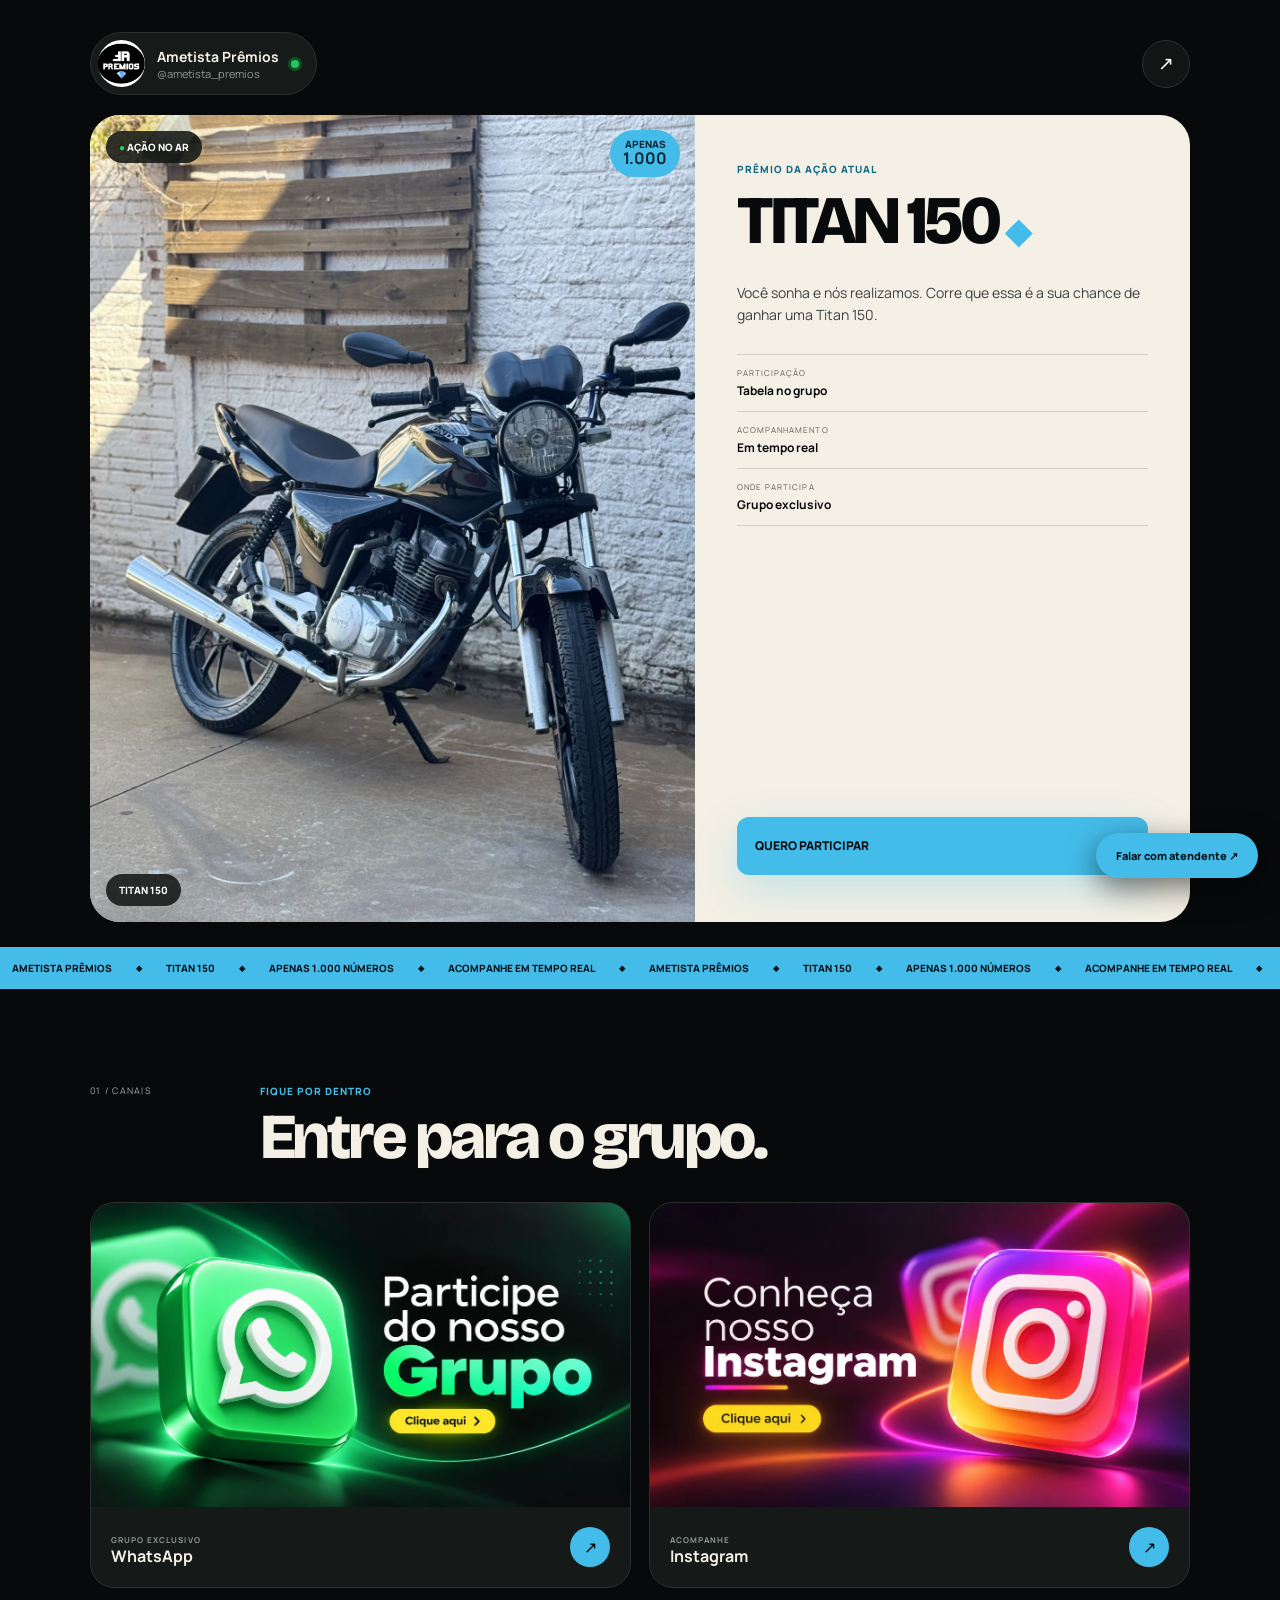
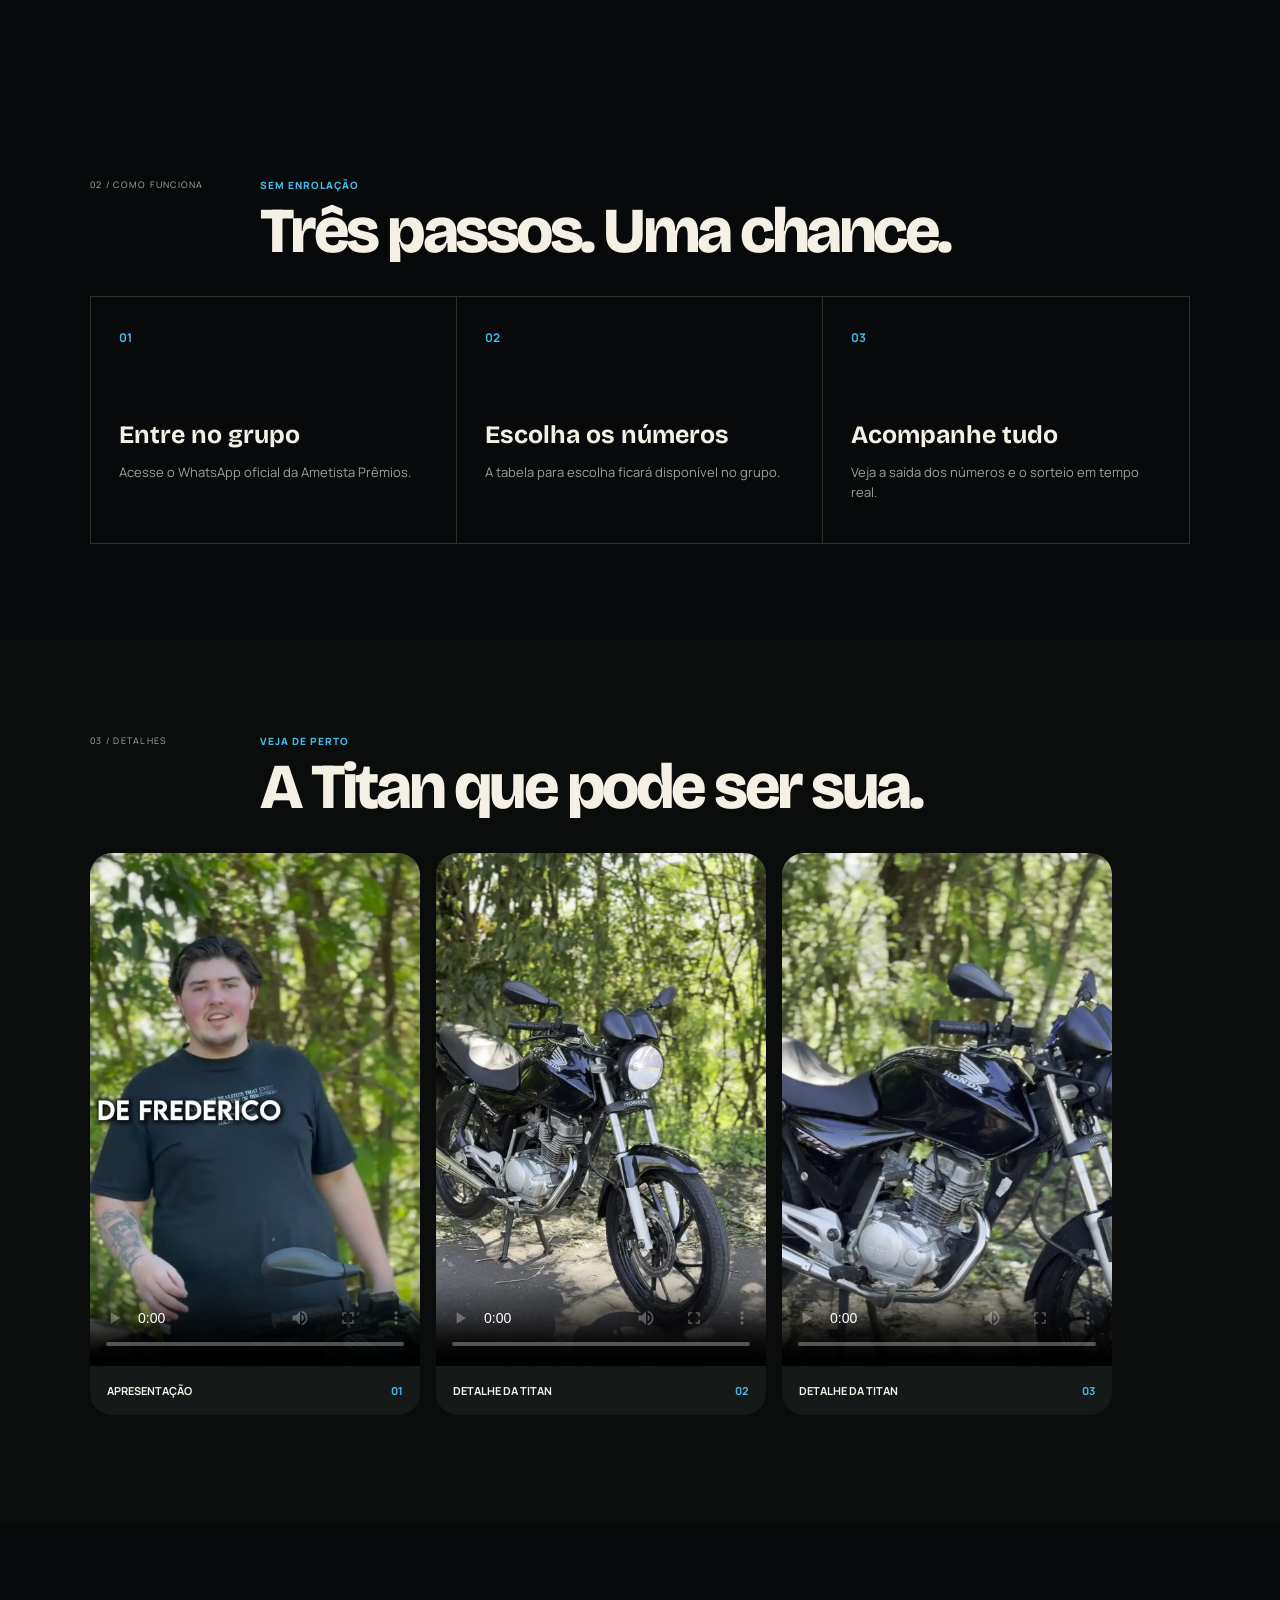
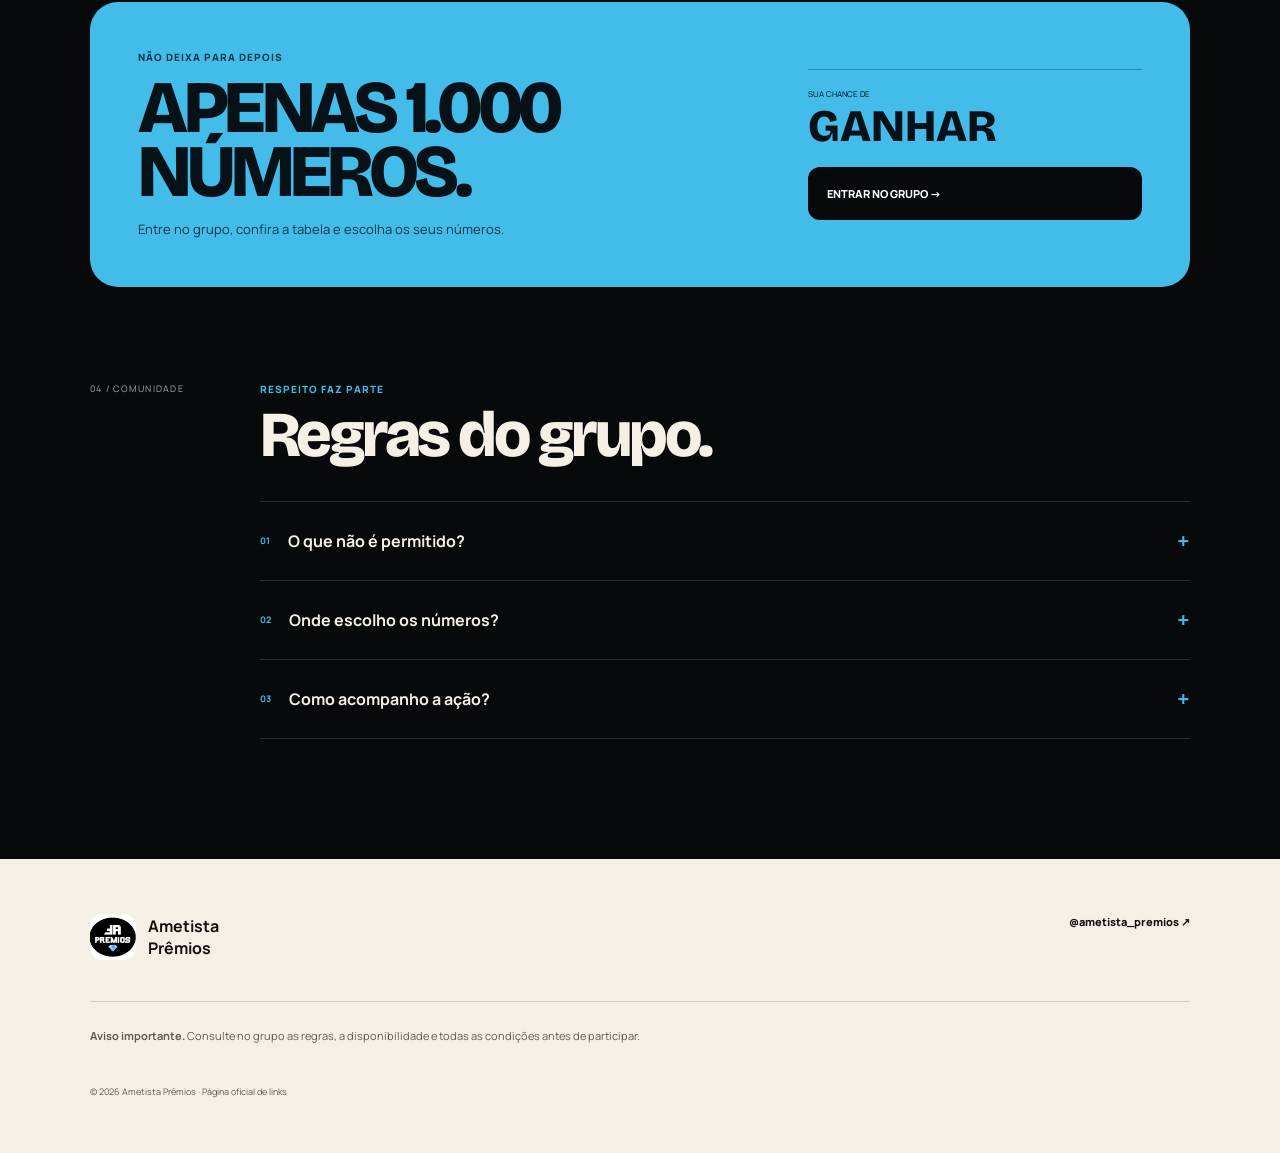
==== commit 60a8d985: "Publica Ametista e SortePix no domínio GMR" ====
--- a/ametistapremios/index.html
+++ b/ametistapremios/index.html
@@ -1,292 +1,52 @@
 <!doctype html>
 <html lang="pt-BR">
 <head>
-  <meta charset="utf-8">
-  <meta name="viewport" content="width=device-width,initial-scale=1,viewport-fit=cover">
-  <meta name="theme-color" content="#f7f9fb">
-  <meta name="description" content="Ametista Prêmios — acompanhe a escolha dos números e o sorteio em tempo real. Sua chance de ganhar uma Titan 150.">
-  <meta name="robots" content="index,follow">
-  <meta property="og:type" content="website">
-  <meta property="og:title" content="Ametista Prêmios | Você sonha e nós realizamos">
-  <meta property="og:description" content="Apenas 1.000 números. Entre no grupo exclusivo e acompanhe tudo em tempo real.">
-  <meta property="og:image" content="assets/titan-150.webp">
-  <title>Ametista Prêmios | Você sonha e nós realizamos</title>
-  <link rel="preconnect" href="https://fonts.googleapis.com">
-  <link rel="preconnect" href="https://fonts.gstatic.com" crossorigin>
-  <link href="https://fonts.googleapis.com/css2?family=DM+Sans:wght@400;500;600;700&family=Syne:wght@600;700;800&display=swap" rel="stylesheet">
-  <style>
-    :root{
-      --ink:#0a0d10;--muted:#5f6872;--paper:#f7f9fb;--white:#fff;
-      --blue:#35bdf5;--blue-dark:#087fae;--line:#dce3e8;--soft:#edf8fd;
-      --font-display:'Syne',sans-serif;--font-body:'DM Sans',sans-serif;
-      --radius:24px;--shadow:0 24px 80px rgba(12,30,42,.12);
-    }
-    *,*::before,*::after{box-sizing:border-box}
-    html{scroll-behavior:smooth}
-    body{margin:0;background:var(--paper);color:var(--ink);font-family:var(--font-body);font-size:16px;line-height:1.6;-webkit-font-smoothing:antialiased}
-    img,video{display:block;max-width:100%}
-    a{color:inherit;text-decoration:none}
-    button{font:inherit}
-    .container{width:min(1160px,calc(100% - 40px));margin-inline:auto}
-    .eyebrow{display:inline-flex;align-items:center;gap:9px;font-size:.75rem;font-weight:700;letter-spacing:.15em;text-transform:uppercase;color:var(--blue-dark)}
-    .eyebrow::before{content:'';width:28px;height:1px;background:currentColor}
-    .section-title{font-family:var(--font-display);font-size:clamp(2rem,5vw,4.25rem);line-height:.98;letter-spacing:-.045em;margin:16px 0 20px;max-width:880px}
-    .section-copy{color:var(--muted);font-size:clamp(1rem,2vw,1.15rem);max-width:650px;margin:0}
-    .btn{min-height:52px;display:inline-flex;align-items:center;justify-content:center;gap:10px;padding:13px 22px;border:1px solid transparent;border-radius:999px;font-weight:700;transition:transform .2s ease,box-shadow .2s ease,background .2s ease}
-    .btn:hover{transform:translateY(-2px)}
-    .btn-dark{background:var(--ink);color:white;box-shadow:0 10px 30px rgba(10,13,16,.2)}
-    .btn-light{background:var(--white);border-color:var(--line);color:var(--ink)}
-    .btn-blue{background:var(--blue);color:#042634;box-shadow:0 10px 28px rgba(53,189,245,.3)}
-    .arrow{font-size:1.2em;transition:transform .2s ease}.btn:hover .arrow{transform:translateX(3px)}
+<meta charset="utf-8"><meta name="viewport" content="width=device-width,initial-scale=1,viewport-fit=cover">
+<meta name="theme-color" content="#07090a"><meta name="description" content="Ametista Prêmios — concorra a uma Titan 150 em uma ação com apenas 1.000 números. Entre no grupo exclusivo.">
+<meta property="og:title" content="Ametista Prêmios · Titan 150"><meta property="og:description" content="Você sonha e nós realizamos. Entre no grupo exclusivo e acompanhe a ação."><meta property="og:image" content="./assets/titan-150.webp">
+<title>Ametista Prêmios · Titan 150</title>
+<link rel="icon" href="./assets/logo.webp"><link rel="preconnect" href="https://fonts.googleapis.com"><link rel="preconnect" href="https://fonts.gstatic.com" crossorigin>
+<link href="https://fonts.googleapis.com/css2?family=Bricolage+Grotesque:opsz,wght@12..96,600;12..96,700;12..96,800&family=Manrope:wght@400;500;600;700;800&display=swap" rel="stylesheet">
+<link rel="stylesheet" href="./reference.css"><link rel="stylesheet" href="./a11y.css"><script src="./vendor/gsap.min.js" defer></script><script src="./reference.js" defer></script>
+</head><body>
+<a class="skip" href="#conteudo">Pular para o conteúdo</a>
+<main id="conteudo">
+<header class="top shell"><a class="profile-pill" href="https://www.instagram.com/ametista_premios" target="_blank" rel="noopener noreferrer"><img src="./assets/logo.webp" alt=""><span><strong>Ametista Prêmios</strong><small>@ametista_premios</small></span><i></i></a><button class="share" type="button" aria-label="Compartilhar esta página">↗</button></header>
 
-    .site-header{position:absolute;inset:0 0 auto;z-index:20;padding:20px 0}
-    .nav{display:flex;align-items:center;justify-content:space-between;gap:20px}
-    .brand{display:flex;align-items:center;gap:12px;font-family:var(--font-display);font-weight:800;letter-spacing:-.03em}
-    .brand img{width:46px;height:46px;border-radius:50%;object-fit:cover}
-    .brand span{color:white}.brand em{font-style:normal;color:var(--blue)}
-    .nav-actions{display:flex;gap:10px}.nav .btn{min-height:44px;padding:10px 18px;font-size:.9rem}
+<section class="hero shell reveal">
+<div class="hero-photo"><img src="./assets/titan-150.webp" alt="Honda Titan 150 preta, prêmio da ação Ametista"><span class="badge live">● AÇÃO NO AR</span><span class="badge count">APENAS<br><strong>1.000</strong></span><span class="badge bottom">TITAN 150</span></div>
+<div class="hero-info"><p class="kicker">PRÊMIO DA AÇÃO ATUAL</p><h1>TITAN 150<span>◆</span></h1><p class="hero-copy">Você sonha e nós realizamos. Corre que essa é a sua chance de ganhar uma Titan 150.</p>
+<div class="facts"><div><small>PARTICIPAÇÃO</small><strong>Tabela no grupo</strong></div><div><small>ACOMPANHAMENTO</small><strong>Em tempo real</strong></div><div><small>ONDE PARTICIPA</small><strong>Grupo exclusivo</strong></div></div>
+<a class="primary" href="https://chat.whatsapp.com/GpTwKhoeQXF9u1VYkbT9w3" target="_blank" rel="noopener noreferrer">QUERO PARTICIPAR <span>→</span></a></div>
+</section>
 
-    .hero{min-height:800px;display:grid;align-items:end;position:relative;overflow:hidden;background:#0a0d10;color:white}
-    .hero-media{position:absolute;inset:0}
-    .hero-media img{width:100%;height:100%;object-fit:cover;object-position:center 63%;filter:saturate(.8) contrast(1.05)}
-    .hero-media::after{content:'';position:absolute;inset:0;background:linear-gradient(90deg,rgba(5,8,10,.94) 0%,rgba(5,8,10,.76) 43%,rgba(5,8,10,.1) 74%),linear-gradient(0deg,rgba(5,8,10,.84),transparent 55%)}
-    .hero-content{position:relative;z-index:2;padding:170px 0 82px;max-width:690px}
-    .hero .eyebrow{color:#8edcff}
-    .hero h1{font-family:var(--font-display);font-size:clamp(3.5rem,9vw,7.8rem);line-height:.82;letter-spacing:-.065em;margin:22px 0 28px;text-wrap:balance}
-    .hero h1 span{display:block;color:var(--blue);font-size:.39em;line-height:1.1;letter-spacing:-.035em;margin-top:22px}
-    .hero-lead{font-size:clamp(1.05rem,2vw,1.25rem);color:rgba(255,255,255,.78);max-width:620px;margin:0 0 30px}
-    .hero-actions{display:flex;flex-wrap:wrap;gap:12px}
-    .hero-note{margin-top:28px;display:flex;align-items:center;gap:12px;color:rgba(255,255,255,.64);font-size:.9rem}
-    .hero-note strong{font-family:var(--font-display);font-size:1.7rem;color:white}
-    .hero-note i{width:1px;height:36px;background:rgba(255,255,255,.25)}
+<div class="marquee"><div><span>AMETISTA PRÊMIOS</span><span>TITAN 150</span><span>APENAS 1.000 NÚMEROS</span><span>ACOMPANHE EM TEMPO REAL</span><span>AMETISTA PRÊMIOS</span><span>TITAN 150</span><span>APENAS 1.000 NÚMEROS</span><span>ACOMPANHE EM TEMPO REAL</span></div></div>
 
-    .ticker{background:var(--blue);overflow:hidden;padding:14px 0;color:#05222e;font-family:var(--font-display);font-weight:800;letter-spacing:.04em;text-transform:uppercase}
-    .ticker-track{width:max-content;display:flex;gap:36px;animation:ticker 22s linear infinite}
-    .ticker-track span{display:flex;align-items:center;gap:36px}.ticker-track span::after{content:'◆';font-size:.55em}
+<section class="section shell" id="canais"><div class="section-head"><span>01 / CANAIS</span><div><p>FIQUE POR DENTRO</p><h2>Entre para o grupo.</h2></div></div>
+<div class="channels">
+<a class="channel whatsapp" href="https://chat.whatsapp.com/GpTwKhoeQXF9u1VYkbT9w3" target="_blank" rel="noopener noreferrer"><div class="channel-visual"><img src="./assets/channel-whatsapp.webp" alt="Participe do nosso grupo no WhatsApp — clique aqui" width="1200" height="675" loading="lazy" decoding="async"></div><footer><span><small>GRUPO EXCLUSIVO</small>WhatsApp</span><i>↗</i></footer></a>
+<a class="channel insta" href="https://www.instagram.com/ametista_premios" target="_blank" rel="noopener noreferrer"><div class="channel-visual"><img src="./assets/channel-instagram.webp" alt="Conheça nosso Instagram — clique aqui" width="1200" height="675" loading="lazy" decoding="async"></div><footer><span><small>ACOMPANHE</small>Instagram</span><i>↗</i></footer></a>
+</div></section>
 
-    .intro{padding:110px 0 80px}
-    .intro-grid{display:grid;grid-template-columns:1fr 1fr;gap:80px;align-items:end}
-    .number-card{background:white;border:1px solid var(--line);border-radius:var(--radius);padding:34px;box-shadow:var(--shadow)}
-    .number-card strong{display:block;font-family:var(--font-display);font-size:clamp(4rem,10vw,8rem);line-height:.8;letter-spacing:-.08em}
-    .number-card span{display:block;margin-top:16px;color:var(--muted)}
-    .number-card .progress{height:7px;border-radius:99px;background:#e9eef1;margin-top:28px;overflow:hidden}
-    .number-card .progress::after{content:'';display:block;width:68%;height:100%;background:linear-gradient(90deg,var(--blue),#89ddff);border-radius:inherit}
-    .number-card small{display:block;margin-top:12px;color:var(--blue-dark);font-weight:700;text-transform:uppercase;letter-spacing:.09em}
+<section class="section shell"><div class="section-head"><span>02 / COMO FUNCIONA</span><div><p>SEM ENROLAÇÃO</p><h2>Três passos. Uma chance.</h2></div></div>
+<div class="steps"><article><b>01</b><h3>Entre no grupo</h3><p>Acesse o WhatsApp oficial da Ametista Prêmios.</p></article><article><b>02</b><h3>Escolha os números</h3><p>A tabela para escolha ficará disponível no grupo.</p></article><article><b>03</b><h3>Acompanhe tudo</h3><p>Veja a saída dos números e o sorteio em tempo real.</p></article></div></section>
 
-    .steps-section{padding:90px 0;background:white;border-block:1px solid var(--line)}
-    .steps{display:grid;grid-template-columns:repeat(3,1fr);gap:18px;margin-top:54px;counter-reset:step}
-    .step{counter-increment:step;position:relative;padding:32px;border-radius:20px;background:var(--paper);border:1px solid var(--line)}
-    .step::before{content:'0' counter(step);font-family:var(--font-display);font-weight:800;color:var(--blue);font-size:2rem}
-    .step h3{font-family:var(--font-display);font-size:1.25rem;margin:44px 0 10px}.step p{color:var(--muted);margin:0}
+<section class="section media-section"><div class="shell"><div class="section-head"><span>03 / DETALHES</span><div><p>VEJA DE PERTO</p><h2>A Titan que pode ser sua.</h2></div></div>
+<div class="media-row" tabindex="0" aria-label="Vídeos da Titan 150; use as setas para navegar">
+<figure><video controls playsinline preload="metadata" poster="./assets/apresentacao-poster.webp"><source src="./assets/apresentacao.mp4" type="video/mp4"></video><figcaption>APRESENTAÇÃO <span>01</span></figcaption></figure>
+<figure><video controls playsinline preload="metadata" poster="./assets/titan-detalhe-1-poster.webp"><source src="./assets/titan-detalhe-1.mp4" type="video/mp4"></video><figcaption>DETALHE DA TITAN <span>02</span></figcaption></figure>
+<figure><video controls playsinline preload="metadata" poster="./assets/titan-detalhe-2-poster.webp"><source src="./assets/titan-detalhe-2.mp4" type="video/mp4"></video><figcaption>DETALHE DA TITAN <span>03</span></figcaption></figure>
+</div></div></section>
 
-    .prize{padding:110px 0}
-    .prize-grid{display:grid;grid-template-columns:.92fr 1.08fr;gap:24px;align-items:stretch;margin-top:52px}
-    .prize-main{position:relative;min-height:650px;border-radius:var(--radius);overflow:hidden;background:#111}
-    .prize-main img{width:100%;height:100%;object-fit:cover}
-    .prize-tag{position:absolute;left:22px;bottom:22px;padding:12px 17px;border-radius:99px;background:rgba(255,255,255,.92);backdrop-filter:blur(10px);font-weight:700}
-    .video-grid{display:grid;grid-template-columns:1fr 1fr;gap:24px}
-    .video-card{position:relative;overflow:hidden;border-radius:var(--radius);background:#111;min-height:650px}
-    .video-card video{width:100%;height:100%;object-fit:cover}
-    .video-card.wide{grid-column:1/-1;min-height:400px;display:none}
+<section class="cta shell reveal"><div><p>NÃO DEIXA PARA DEPOIS</p><h2>APENAS 1.000<br>NÚMEROS.</h2><span>Entre no grupo, confira a tabela e escolha os seus números.</span></div><div class="cta-side"><small>SUA CHANCE DE</small><strong>GANHAR</strong><a href="https://chat.whatsapp.com/GpTwKhoeQXF9u1VYkbT9w3" target="_blank" rel="noopener noreferrer">ENTRAR NO GRUPO →</a></div></section>
 
-    .benefits{padding:110px 0;background:var(--ink);color:white;overflow:hidden;position:relative}
-    .benefits::before{content:'◆';position:absolute;right:-8vw;top:-19vw;font-size:42vw;color:rgba(53,189,245,.045);line-height:1}
-    .benefits .section-copy{color:rgba(255,255,255,.62)}
-    .benefit-grid{display:grid;grid-template-columns:repeat(3,1fr);gap:1px;background:rgba(255,255,255,.15);margin-top:60px;border:1px solid rgba(255,255,255,.15);position:relative}
-    .benefit{background:var(--ink);padding:42px 34px;min-height:270px}
-    .benefit-icon{width:48px;height:48px;border-radius:50%;display:grid;place-items:center;background:var(--blue);color:#062431;font-size:1.3rem}
-    .benefit h3{font-family:var(--font-display);font-size:1.35rem;margin:50px 0 10px}.benefit p{color:rgba(255,255,255,.58);margin:0}
-
-    .rules{padding:100px 0}
-    .rules-grid{display:grid;grid-template-columns:.9fr 1.1fr;gap:90px;align-items:start}
-    .rules-list{display:grid;grid-template-columns:1fr 1fr;gap:10px;margin:0;padding:0;list-style:none}
-    .rules-list li{display:flex;align-items:center;gap:12px;background:white;border:1px solid var(--line);padding:15px 17px;border-radius:14px;font-weight:600}
-    .rules-list li::before{content:'×';width:26px;height:26px;display:grid;place-items:center;border-radius:50%;background:#fff0f0;color:#bd3030;font-weight:800;flex:0 0 auto}
-    .rules-note{color:var(--muted);font-size:.9rem;margin-top:18px}
-
-    .final-cta{padding:0 0 110px}
-    .cta-card{border-radius:32px;background:var(--blue);padding:70px;display:grid;grid-template-columns:1fr auto;gap:40px;align-items:center;overflow:hidden;position:relative}
-    .cta-card::after{content:'◆';position:absolute;right:20%;top:-130%;font-size:430px;color:rgba(255,255,255,.17)}
-    .cta-card h2{font-family:var(--font-display);font-size:clamp(2.2rem,5vw,4.5rem);line-height:.95;letter-spacing:-.05em;margin:0 0 16px;position:relative;z-index:1}
-    .cta-card p{max-width:640px;margin:0;color:#0c4b63;position:relative;z-index:1}
-    .cta-card .btn{position:relative;z-index:1;white-space:nowrap}
-
-    .footer{padding:36px 0;border-top:1px solid var(--line)}
-    .footer-grid{display:flex;justify-content:space-between;align-items:center;gap:28px}
-    .socials{display:flex;gap:12px;flex-wrap:wrap}.socials a{color:var(--muted);font-weight:700}.socials a:hover{color:var(--blue-dark)}
-    .floating-cta{position:fixed;right:18px;bottom:18px;z-index:30;display:none}
-    .reveal{opacity:0;transform:translateY(26px);transition:opacity .7s ease,transform .7s ease}.reveal.visible{opacity:1;transform:none}
-    @keyframes ticker{to{transform:translateX(-50%)}}
-
-    @media(max-width:900px){
-      .intro-grid,.prize-grid,.rules-grid{grid-template-columns:1fr;gap:44px}
-      .steps,.benefit-grid{grid-template-columns:1fr}
-      .prize-main,.video-card{min-height:560px}
-      .cta-card{grid-template-columns:1fr;padding:48px}
-    }
-    @media(max-width:640px){
-      .container{width:min(100% - 28px,1160px)}
-      .site-header{padding:14px 0}.brand span{display:none}.brand img{width:42px;height:42px}
-      .nav-actions .btn-light{display:none}.nav .btn{font-size:.8rem;padding:9px 14px}
-      .hero{min-height:760px}.hero-media::after{background:linear-gradient(0deg,rgba(5,8,10,.95) 0%,rgba(5,8,10,.58) 65%,rgba(5,8,10,.18) 100%)}
-      .hero-content{padding:130px 0 58px}.hero h1{font-size:clamp(3.45rem,18vw,5.6rem)}
-      .hero-actions{display:grid}.hero-actions .btn{width:100%}
-      .intro,.prize,.benefits,.rules{padding:76px 0}.section-title{font-size:clamp(2.2rem,12vw,3.25rem)}
-      .number-card{padding:26px}.steps{margin-top:36px}.step{padding:26px}.step h3{margin-top:28px}
-      .video-grid{grid-template-columns:1fr;gap:14px}.prize-main{min-height:500px}.video-card{min-height:560px;border-radius:18px}
-      .rules-list{grid-template-columns:1fr}.cta-card{padding:38px 26px;border-radius:24px}
-      .footer-grid{align-items:flex-start;flex-direction:column}.floating-cta{display:none}.floating-cta.show{display:flex}
-    }
-    @media(prefers-reduced-motion:reduce){html{scroll-behavior:auto}.ticker-track{animation:none}.reveal{opacity:1;transform:none;transition:none}}
-  </style>
-</head>
-<body>
-  <header class="site-header">
-    <div class="container nav">
-      <a class="brand" href="#inicio" aria-label="Ametista Prêmios — início">
-        <img src="assets/logo.webp" alt="Logo Ametista Prêmios">
-        <span>Ametista <em>Prêmios</em></span>
-      </a>
-      <div class="nav-actions">
-        <a class="btn btn-light" href="https://w.app/x4yejq" target="_blank" rel="noopener noreferrer">Falar com atendente</a>
-        <a class="btn btn-blue" href="https://chat.whatsapp.com/GpTwKhoeQXF9u1VYkbT9w3" target="_blank" rel="noopener noreferrer">Entrar no grupo <span class="arrow">→</span></a>
-      </div>
-    </div>
-  </header>
-
-  <main>
-    <section class="hero" id="inicio">
-      <div class="hero-media"><img src="assets/titan-150.webp" alt="Honda Titan 150, prêmio da Ametista Prêmios"></div>
-      <div class="container">
-        <div class="hero-content reveal">
-          <span class="eyebrow">Sorteio exclusivo • 1.000 números</span>
-          <h1>Ametista Prêmios <span>Você sonha e nós realizamos.</span></h1>
-          <p class="hero-lead">Sua chance de ganhar uma <strong>Titan 150</strong> está aqui. Acompanhe a saída dos números e o sorteio em tempo real, com tudo acontecendo dentro do grupo.</p>
-          <div class="hero-actions">
-            <a class="btn btn-blue" href="#como-funciona">Saiba mais <span class="arrow">↓</span></a>
-            <a class="btn btn-light" href="https://chat.whatsapp.com/GpTwKhoeQXF9u1VYkbT9w3" target="_blank" rel="noopener noreferrer">Quero participar <span class="arrow">→</span></a>
-          </div>
-          <div class="hero-note"><strong>1.000</strong><i></i><span>números apenas.<br>Não deixe para depois.</span></div>
-        </div>
-      </div>
-    </section>
-
-    <div class="ticker" aria-hidden="true"><div class="ticker-track">
-      <span>Titan 150</span><span>Acompanhe em tempo real</span><span>Grupo exclusivo</span><span>Apenas 1.000 números</span>
-      <span>Titan 150</span><span>Acompanhe em tempo real</span><span>Grupo exclusivo</span><span>Apenas 1.000 números</span>
-    </div></div>
-
-    <section class="intro" id="como-funciona">
-      <div class="container intro-grid">
-        <div class="reveal">
-          <span class="eyebrow">Uma oportunidade única</span>
-          <h2 class="section-title">Poucos números. Um sonho sobre duas rodas.</h2>
-          <p class="section-copy">Clique em “Entrar no Grupo”. Você será direcionado ao WhatsApp, onde acontecerá o sorteio e ficará disponível a tabela para escolher os seus números.</p>
-        </div>
-        <div class="number-card reveal">
-          <strong>1.000</strong>
-          <span>números disponíveis para a ação da Titan 150.</span>
-          <div class="progress" aria-hidden="true"></div>
-          <small>Entre no grupo e consulte a disponibilidade</small>
-        </div>
-      </div>
-    </section>
-
-    <section class="steps-section">
-      <div class="container">
-        <span class="eyebrow reveal">Como participar</span>
-        <h2 class="section-title reveal">Do clique à torcida, tudo simples.</h2>
-        <div class="steps">
-          <article class="step reveal"><h3>Entre no grupo</h3><p>Acesse o grupo exclusivo da Ametista Prêmios pelo WhatsApp.</p></article>
-          <article class="step reveal"><h3>Escolha os números</h3><p>Consulte a tabela disponível e acompanhe a saída de cada número em tempo real.</p></article>
-          <article class="step reveal"><h3>Acompanhe o sorteio</h3><p>Fique por dentro das atualizações e acompanhe o momento do sorteio no grupo.</p></article>
-        </div>
-      </div>
-    </section>
-
-    <section class="prize" id="premio">
-      <div class="container">
-        <span class="eyebrow reveal">Conheça o prêmio</span>
-        <h2 class="section-title reveal">A sua próxima Titan 150?</h2>
-        <p class="section-copy reveal">Veja de perto a moto que pode transformar o seu próximo caminho.</p>
-        <div class="prize-grid">
-          <figure class="prize-main reveal">
-            <img src="assets/titan-150.webp" alt="Vista completa da Honda Titan 150">
-            <figcaption class="prize-tag">Honda Titan 150</figcaption>
-          </figure>
-          <div class="video-grid">
-            <div class="video-card reveal"><video controls playsinline preload="metadata" poster="assets/titan-detalhe-1-poster.webp"><source src="assets/titan-detalhe-1.mp4" type="video/mp4">Seu navegador não suporta vídeo.</video></div>
-            <div class="video-card reveal"><video controls playsinline preload="metadata" poster="assets/titan-detalhe-2-poster.webp"><source src="assets/titan-detalhe-2.mp4" type="video/mp4">Seu navegador não suporta vídeo.</video></div>
-          </div>
-        </div>
-      </div>
-    </section>
-
-    <section class="benefits">
-      <div class="container">
-        <span class="eyebrow reveal">Por que participar</span>
-        <h2 class="section-title reveal">Clareza em cada etapa.</h2>
-        <p class="section-copy reveal">A comunidade acompanha as principais informações diretamente no grupo.</p>
-        <div class="benefit-grid">
-          <article class="benefit reveal"><span class="benefit-icon">↻</span><h3>Atualização em tempo real</h3><p>Acompanhe a saída dos números e as novidades da ação.</p></article>
-          <article class="benefit reveal"><span class="benefit-icon">◎</span><h3>Sorteio acompanhado</h3><p>Fique conectado ao grupo para acompanhar o sorteio.</p></article>
-          <article class="benefit reveal"><span class="benefit-icon">◇</span><h3>Apenas 1.000 números</h3><p>Uma ação limitada. Entre no grupo e confira a tabela disponível.</p></article>
-        </div>
-      </div>
-    </section>
-
-    <section class="rules" id="regras">
-      <div class="container rules-grid">
-        <div class="reveal">
-          <span class="eyebrow">Regras da comunidade</span>
-          <h2 class="section-title">Respeito deixa tudo melhor.</h2>
-          <p class="section-copy">Para manter o grupo organizado, seguro e focado na ação, alguns conteúdos e comportamentos não são permitidos.</p>
-        </div>
-        <div class="reveal">
-          <ul class="rules-list">
-            <li>Concorrentes</li><li>Política</li><li>Religião</li><li>Material erótico</li><li>Vídeos ou imagens violentas</li><li>Homofobia</li><li>Discussões desnecessárias</li>
-          </ul>
-          <p class="rules-note">Ao entrar no grupo, você concorda em respeitar as orientações da comunidade.</p>
-        </div>
-      </div>
-    </section>
-
-    <section class="final-cta">
-      <div class="container">
-        <div class="cta-card reveal">
-          <div><h2>Corre. Essa pode ser a sua chance.</h2><p>Entre agora no grupo exclusivo, confira a tabela e escolha os seus números para concorrer à Titan 150.</p></div>
-          <a class="btn btn-dark" href="https://chat.whatsapp.com/GpTwKhoeQXF9u1VYkbT9w3" target="_blank" rel="noopener noreferrer">Participar agora <span class="arrow">→</span></a>
-        </div>
-      </div>
-    </section>
-  </main>
-
-  <footer class="footer">
-    <div class="container footer-grid">
-      <a class="brand" href="#inicio"><img src="assets/logo.webp" alt="Ametista Prêmios"><span style="color:var(--ink)">Ametista <em>Prêmios</em></span></a>
-      <div class="socials">
-        <a href="https://www.instagram.com/ametista_premios?igsi=MTBzM3gwMHBqbzB1eg%3D%3D&utm_source=qr" target="_blank" rel="noopener noreferrer">Instagram</a>
-        <a href="https://www.facebook.com/share/17pCifJqSq/?mibextid=wwXIfr" target="_blank" rel="noopener noreferrer">Facebook</a>
-        <a href="https://w.app/x4yejq" target="_blank" rel="noopener noreferrer">Atendimento</a>
-      </div>
-      <small>© 2026 Ametista Prêmios.</small>
-    </div>
-  </footer>
-
-  <a class="btn btn-blue floating-cta" href="https://chat.whatsapp.com/GpTwKhoeQXF9u1VYkbT9w3" target="_blank" rel="noopener noreferrer" aria-label="Entrar no grupo da Ametista Prêmios">Entrar no grupo <span class="arrow">→</span></a>
-
-  <script>
-    (function(){
-      const floatingCta=document.querySelector('.floating-cta');
-      const updateFloatingCta=()=>floatingCta&&floatingCta.classList.toggle('show',window.scrollY>650);
-      updateFloatingCta();
-      window.addEventListener('scroll',updateFloatingCta,{passive:true});
-      const items=document.querySelectorAll('.reveal');
-      if(!('IntersectionObserver' in window)){items.forEach(el=>el.classList.add('visible'));return}
-      const observer=new IntersectionObserver(entries=>entries.forEach(entry=>{if(entry.isIntersecting){entry.target.classList.add('visible');observer.unobserve(entry.target)}}),{threshold:.08,rootMargin:'0px 0px -30px'});
-      items.forEach((el,index)=>{el.style.transitionDelay=(index%3)*70+'ms';observer.observe(el)});
-    })();
-  </script>
-</body>
-</html>
-
+<section class="section shell rules"><div class="section-head"><span>04 / COMUNIDADE</span><div><p>RESPEITO FAZ PARTE</p><h2>Regras do grupo.</h2></div></div>
+<div class="accordion">
+<details><summary><b>01</b>O que não é permitido?<i>+</i></summary><p>Concorrentes, política, religião, material erótico, vídeos ou imagens violentas, homofobia e discussões desnecessárias.</p></details>
+<details><summary><b>02</b>Onde escolho os números?<i>+</i></summary><p>A tabela ficará disponível dentro do grupo exclusivo no WhatsApp.</p></details>
+<details><summary><b>03</b>Como acompanho a ação?<i>+</i></summary><p>A saída dos números e o sorteio serão acompanhados em tempo real pelo grupo.</p></details>
+</div></section>
+</main>
+<footer class="site-footer"><div class="shell"><div><img src="./assets/logo.webp" alt=""><strong>Ametista<br>Prêmios</strong></div><a href="https://www.instagram.com/ametista_premios" target="_blank" rel="noopener noreferrer">@ametista_premios ↗</a><p><b>Aviso importante.</b> Consulte no grupo as regras, a disponibilidade e todas as condições antes de participar.</p><small>© <span id="year"></span> Ametista Prêmios · Página oficial de links</small></div></footer>
+<a class="float" href="https://w.app/x4yejq" target="_blank" rel="noopener noreferrer">Falar com atendente ↗</a>
+</body></html>
--- a/ametistapremios/reference.css
+++ b/ametistapremios/reference.css
@@ -0,0 +1,2 @@
+:root{--bg:#07090a;--panel:#151a18;--cream:#f4f0e5;--blue:#44bce9;--ink:#080a0b;--muted:#929994;--line:#2b302e;--r:30px;font-family:Manrope,sans-serif}*{box-sizing:border-box}html{scroll-behavior:smooth}body{margin:0;background:var(--bg);color:var(--cream)}img,video{display:block;max-width:100%}a{color:inherit;text-decoration:none}.skip{position:fixed;top:8px;left:8px;z-index:99;padding:12px;background:white;color:black;transform:translateY(-150%)}.skip:focus{transform:none}.shell{width:min(1100px,calc(100% - 36px));margin-inline:auto}.top{display:flex;justify-content:space-between;align-items:center;padding:32px 0 20px}.profile-pill{display:flex;align-items:center;gap:12px;padding:7px 17px 7px 7px;border:1px solid var(--line);border-radius:99px;background:#161b19}.profile-pill img{width:47px;height:47px;border-radius:50%}.profile-pill span{display:grid}.profile-pill strong{font-size:14px}.profile-pill small{color:var(--muted);font-size:11px}.profile-pill i{width:8px;height:8px;border-radius:50%;background:#2bc35b;box-shadow:0 0 0 3px #0d5226}.share{width:48px;height:48px;border:1px solid var(--line);border-radius:50%;background:#111513;color:white;font-size:19px;cursor:pointer}.hero{display:grid;grid-template-columns:1.1fr .9fr;min-height:570px;border-radius:var(--r);overflow:hidden;background:var(--cream);color:var(--ink)}.hero-photo{position:relative;min-height:570px}.hero-photo>img{width:100%;height:100%;object-fit:cover;object-position:center 58%}.badge{position:absolute;padding:9px 13px;border-radius:99px;background:#141815de;color:white;font-size:10px;font-weight:800}.live{top:16px;left:16px}.live:first-letter{color:#2bcb61}.count{top:15px;right:15px;background:var(--blue);color:#092432;text-align:center;line-height:1.1}.count strong{font-size:16px}.bottom{bottom:16px;left:16px}.hero-info{padding:47px 42px;display:flex;flex-direction:column}.kicker,.section-head p,.cta p{margin:0;color:#178bb7;font-size:10px;font-weight:800;letter-spacing:.1em}.hero-info h1{font:800 clamp(44px,6vw,68px)/.88 "Bricolage Grotesque",sans-serif;letter-spacing:-.065em;margin:15px 0 17px}.hero-info h1 span{color:var(--blue);font-size:.5em;margin-left:8px}.hero-copy{color:#3c4141;line-height:1.55;font-size:14px}.facts{margin:15px 0 25px;border-top:1px solid #d3cec1}.facts div{display:grid;gap:4px;padding:12px 0;border-bottom:1px solid #d3cec1}.facts small{color:#6c6c65;font-size:8px;letter-spacing:.13em}.facts strong{font-size:12px}.primary{display:flex;justify-content:space-between;align-items:center;margin-top:auto;min-height:58px;padding:0 18px;border-radius:12px;background:var(--blue);font-size:12px;font-weight:800;box-shadow:0 15px 40px #44bce944}.marquee{overflow:hidden;margin-top:25px;background:var(--blue);color:#061118}.marquee>div{display:flex;width:max-content;animation:marquee 22s linear infinite}.marquee span{display:flex;align-items:center;gap:24px;padding:14px 12px;font-size:10px;font-weight:800}.marquee span:after{content:"◆";font-size:8px}@keyframes marquee{to{transform:translateX(-50%)}}.section{padding:95px 0}.section-head{display:grid;grid-template-columns:170px 1fr;align-items:start;margin-bottom:35px}.section-head>span{color:#a6ada8;font-size:9px;letter-spacing:.14em}.section-head h2{font:800 clamp(38px,6vw,64px)/.95 "Bricolage Grotesque",sans-serif;letter-spacing:-.055em;margin:9px 0 0}.channels{display:grid;grid-template-columns:1fr 1fr;gap:18px}.channel{border:1px solid var(--line);border-radius:24px;overflow:hidden;background:#151a18}.channel-visual{position:relative;min-height:280px;padding:36px;overflow:hidden;background:radial-gradient(circle at 80% 45%,#34cc68,#0f351f 55%,#0b100d)}.channel-visual>img{position:absolute;inset:0;width:100%;height:100%;object-fit:cover;filter:saturate(.9) brightness(.52)}.channel-visual:after{content:"";position:absolute;inset:0;background:linear-gradient(90deg,#060806cc,transparent 75%)}.channel-visual strong{position:relative;z-index:1;display:block;font:600 32px/1 "Bricolage Grotesque";max-width:260px}.channel-visual strong b{font-weight:800}.channel-visual em{position:absolute;z-index:1;left:36px;bottom:28px;padding:7px 10px;background:#f1e933;color:black;border-radius:7px;font-size:8px;font-style:normal;font-weight:800}.giant-icon{position:absolute;right:-15px;top:20px;font-size:200px;color:#7aff99;opacity:.52}.channel footer{display:flex;align-items:end;justify-content:space-between;padding:20px}.channel footer span{display:grid;font-size:16px;font-weight:700}.channel footer small{color:#929a95;font-size:8px;letter-spacing:.13em}.channel footer i{display:grid;place-items:center;width:40px;height:40px;border-radius:50%;background:var(--blue);color:black;font-style:normal}.steps{display:grid;grid-template-columns:repeat(3,1fr);border:1px solid var(--line)}.steps article{min-height:235px;padding:28px;border-right:1px solid var(--line)}.steps article:last-child{border:0}.steps b{color:var(--blue);font-size:12px}.steps h3{font:700 25px/1.05 "Bricolage Grotesque";margin:75px 0 10px}.steps p{color:#9ba29e;font-size:13px;line-height:1.55}.media-section{background:#0a0d0b}.media-row{display:flex;gap:16px;overflow:auto;scroll-snap-type:x mandatory;padding-bottom:12px}.media-row figure{flex:0 0 min(330px,78vw);margin:0;border-radius:22px;overflow:hidden;background:#151a18;scroll-snap-align:start}.media-row video{width:100%;aspect-ratio:9/14;object-fit:cover;background:#111}.media-row figcaption{display:flex;justify-content:space-between;padding:17px;font-size:11px;font-weight:700}.media-row figcaption span{color:var(--blue)}.cta{display:grid;grid-template-columns:1.3fr .7fr;gap:50px;align-items:center;margin-top:80px;padding:48px;border-radius:28px;background:var(--blue);color:#061118}.cta p{color:#114a60}.cta h2{font:800 clamp(42px,7vw,74px)/.87 "Bricolage Grotesque";letter-spacing:-.06em;margin:12px 0}.cta>div>span{font-size:13px;color:#174b60}.cta-side{border-top:1px solid #208db5;padding-top:18px;display:grid}.cta-side small{font-size:8px}.cta-side strong{font:800 45px "Bricolage Grotesque"}.cta-side a{display:flex;justify-content:space-between;margin-top:14px;padding:19px;border-radius:12px;background:#07090a;color:white;font-size:11px;font-weight:800}.rules{padding-bottom:120px}.accordion{margin-left:170px;border-top:1px solid var(--line)}details{border-bottom:1px solid var(--line)}summary{display:flex;align-items:center;gap:18px;min-height:78px;cursor:pointer;list-style:none;font-weight:700}summary::-webkit-details-marker{display:none}summary b{color:var(--blue);font-size:9px}summary i{margin-left:auto;color:var(--blue);font-size:22px;font-style:normal}details p{margin:0;padding:0 45px 25px;color:#a2a9a5;line-height:1.6;font-size:13px}.site-footer{background:var(--cream);color:#111;padding:55px 0}.site-footer .shell{display:grid;grid-template-columns:1fr 1fr;gap:30px}.site-footer .shell>div{display:flex;align-items:center;gap:12px}.site-footer img{width:46px;height:46px;border-radius:12px}.site-footer a{text-align:right;font-size:11px;font-weight:800}.site-footer p{grid-column:1/-1;border-top:1px solid #d1ccbf;padding-top:25px;color:#5c5c57;font-size:11px;line-height:1.6}.site-footer small{grid-column:1/-1;color:#777;font-size:9px}.float{position:fixed;right:22px;bottom:22px;z-index:12;padding:15px 20px;border-radius:99px;background:var(--blue);color:#061118;font-size:11px;font-weight:800;box-shadow:0 10px 30px #0008}.reveal{opacity:1}a:focus-visible,button:focus-visible,summary:focus-visible{outline:3px solid var(--blue);outline-offset:3px}
+@media(max-width:720px){.shell{width:min(100% - 24px,520px)}.top{padding-top:20px}.share{width:43px;height:43px}.hero{grid-template-columns:1fr}.hero-photo{min-height:430px}.hero-info{padding:34px 26px}.hero-info h1{font-size:49px}.marquee{margin-top:16px}.section{padding:70px 0}.section-head{grid-template-columns:1fr;gap:15px}.section-head h2{font-size:42px}.channels{grid-template-columns:1fr}.channel-visual{min-height:245px}.steps{grid-template-columns:1fr}.steps article{min-height:170px;border-right:0;border-bottom:1px solid var(--line)}.steps h3{margin-top:42px}.cta{grid-template-columns:1fr;padding:34px 25px;margin-top:60px}.accordion{margin-left:0}.float{right:12px;bottom:12px}.site-footer .shell{grid-template-columns:1fr}.site-footer a{text-align:left}.hero-photo>img{object-position:center 62%}}@media(prefers-reduced-motion:reduce){html{scroll-behavior:auto}.marquee>div{animation:none}}
--- a/ametistapremios/a11y.css
+++ b/ametistapremios/a11y.css
@@ -0,0 +1,2 @@
+.kicker{color:#116784}.section-head p{color:#44bce9}.facts small{color:#5b5d59}.cta p,.cta>div>span{color:#07384b}.site-footer small{color:#595b57}
+.channel-visual{min-height:0;padding:0;aspect-ratio:16/9}.channel-visual>img{filter:none;object-fit:cover;object-position:center}.channel-visual:after{display:none}
